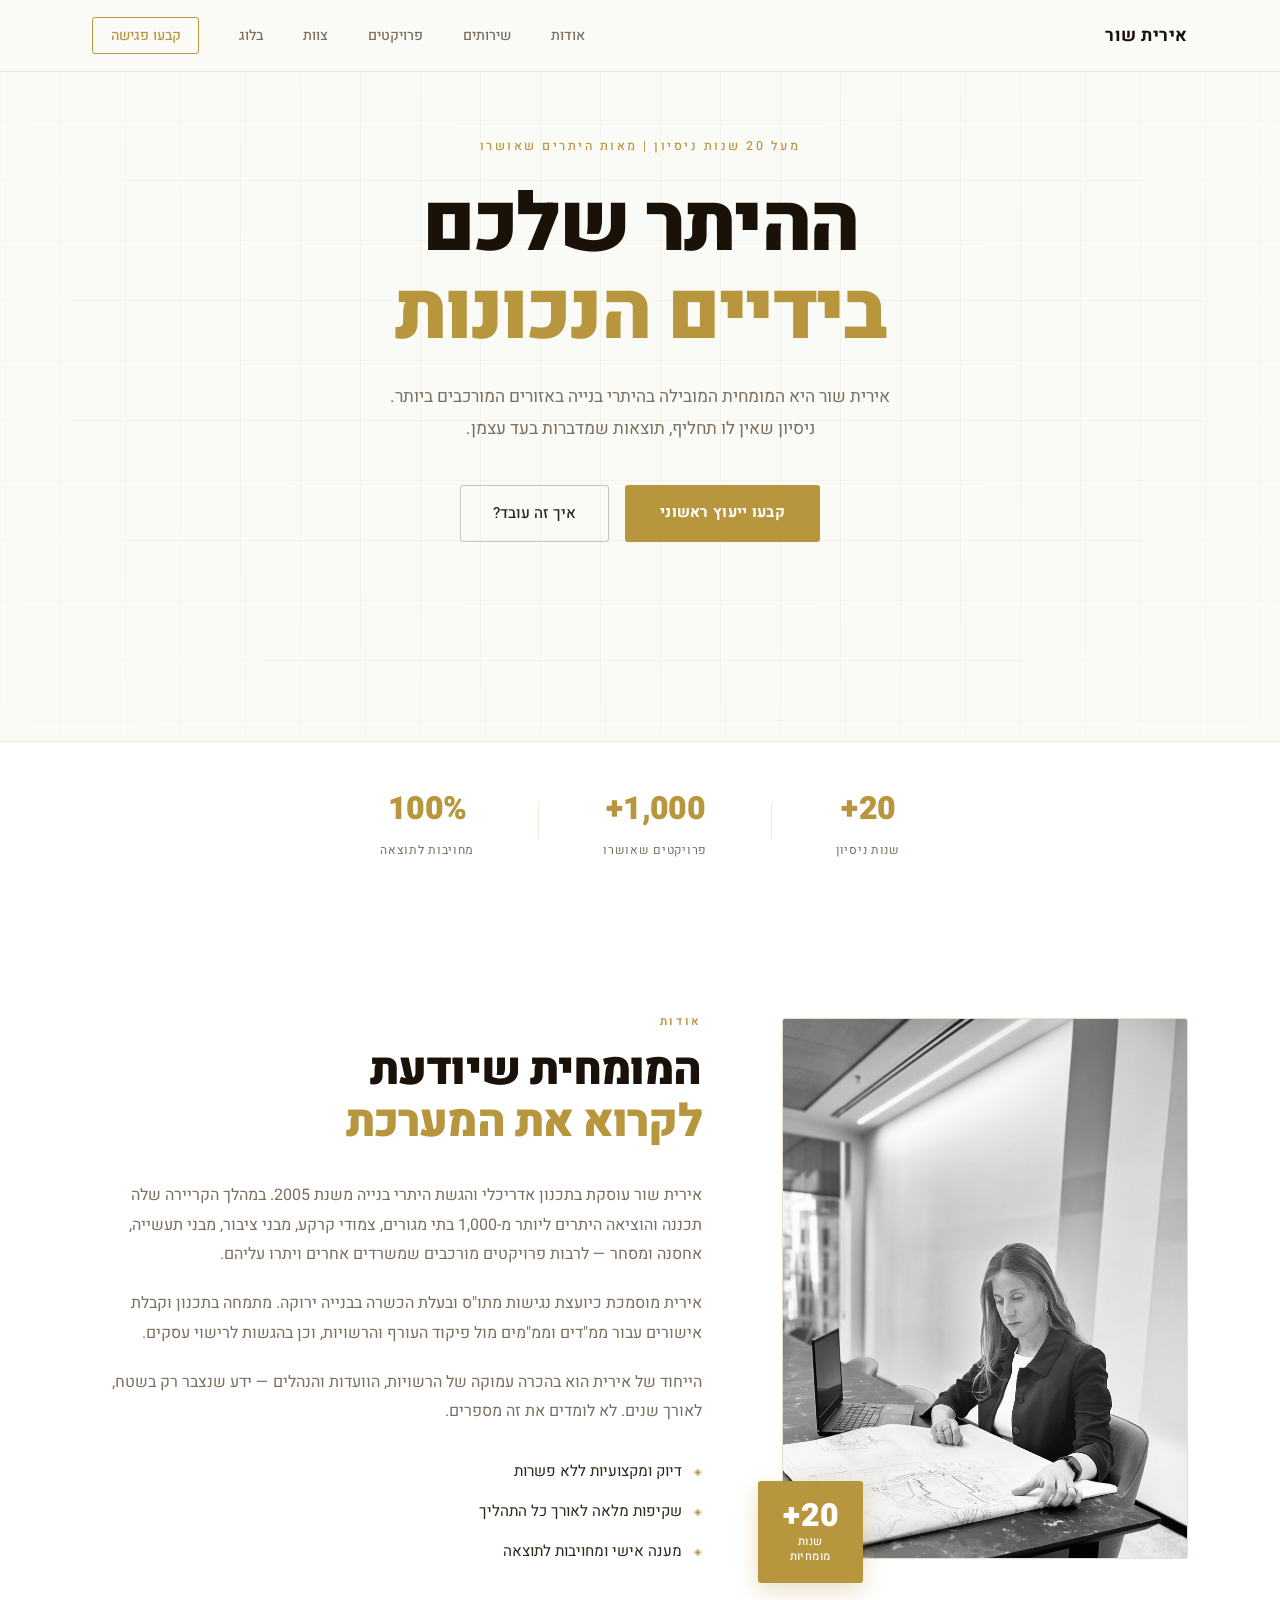
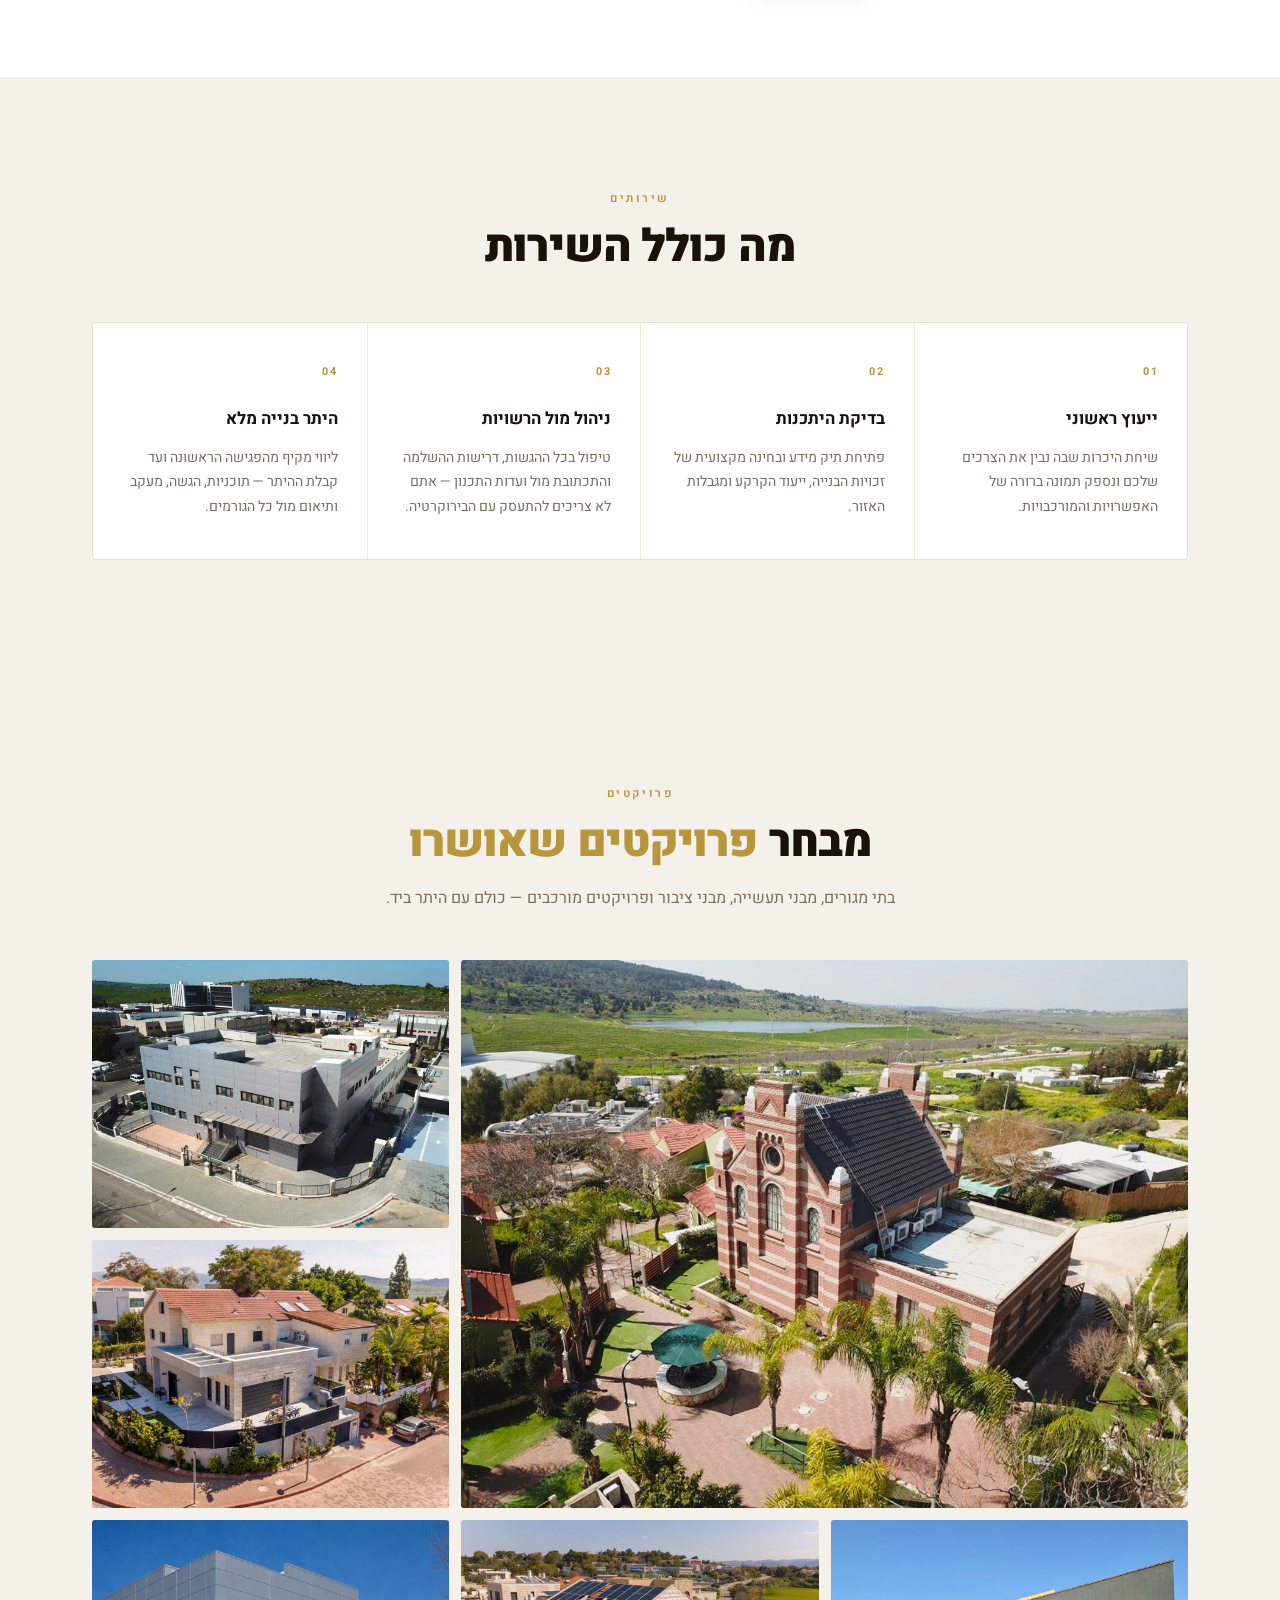
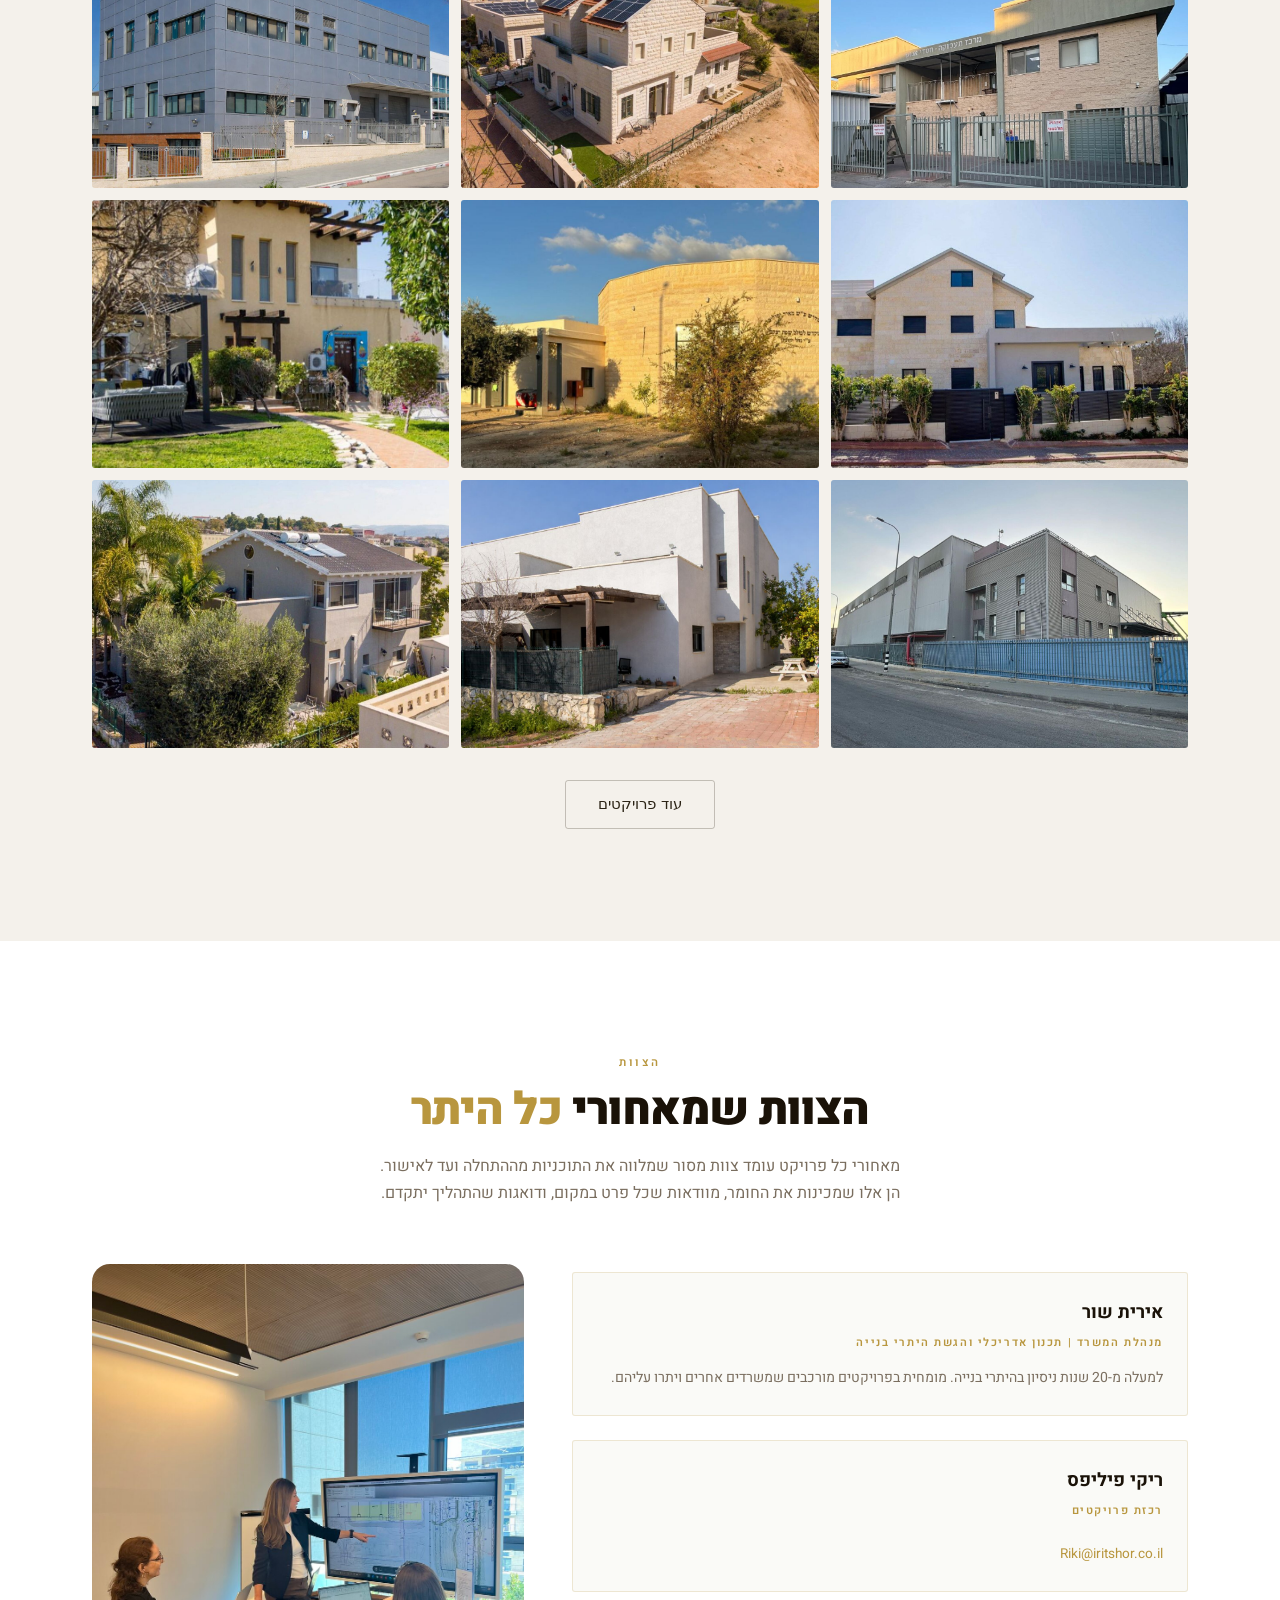
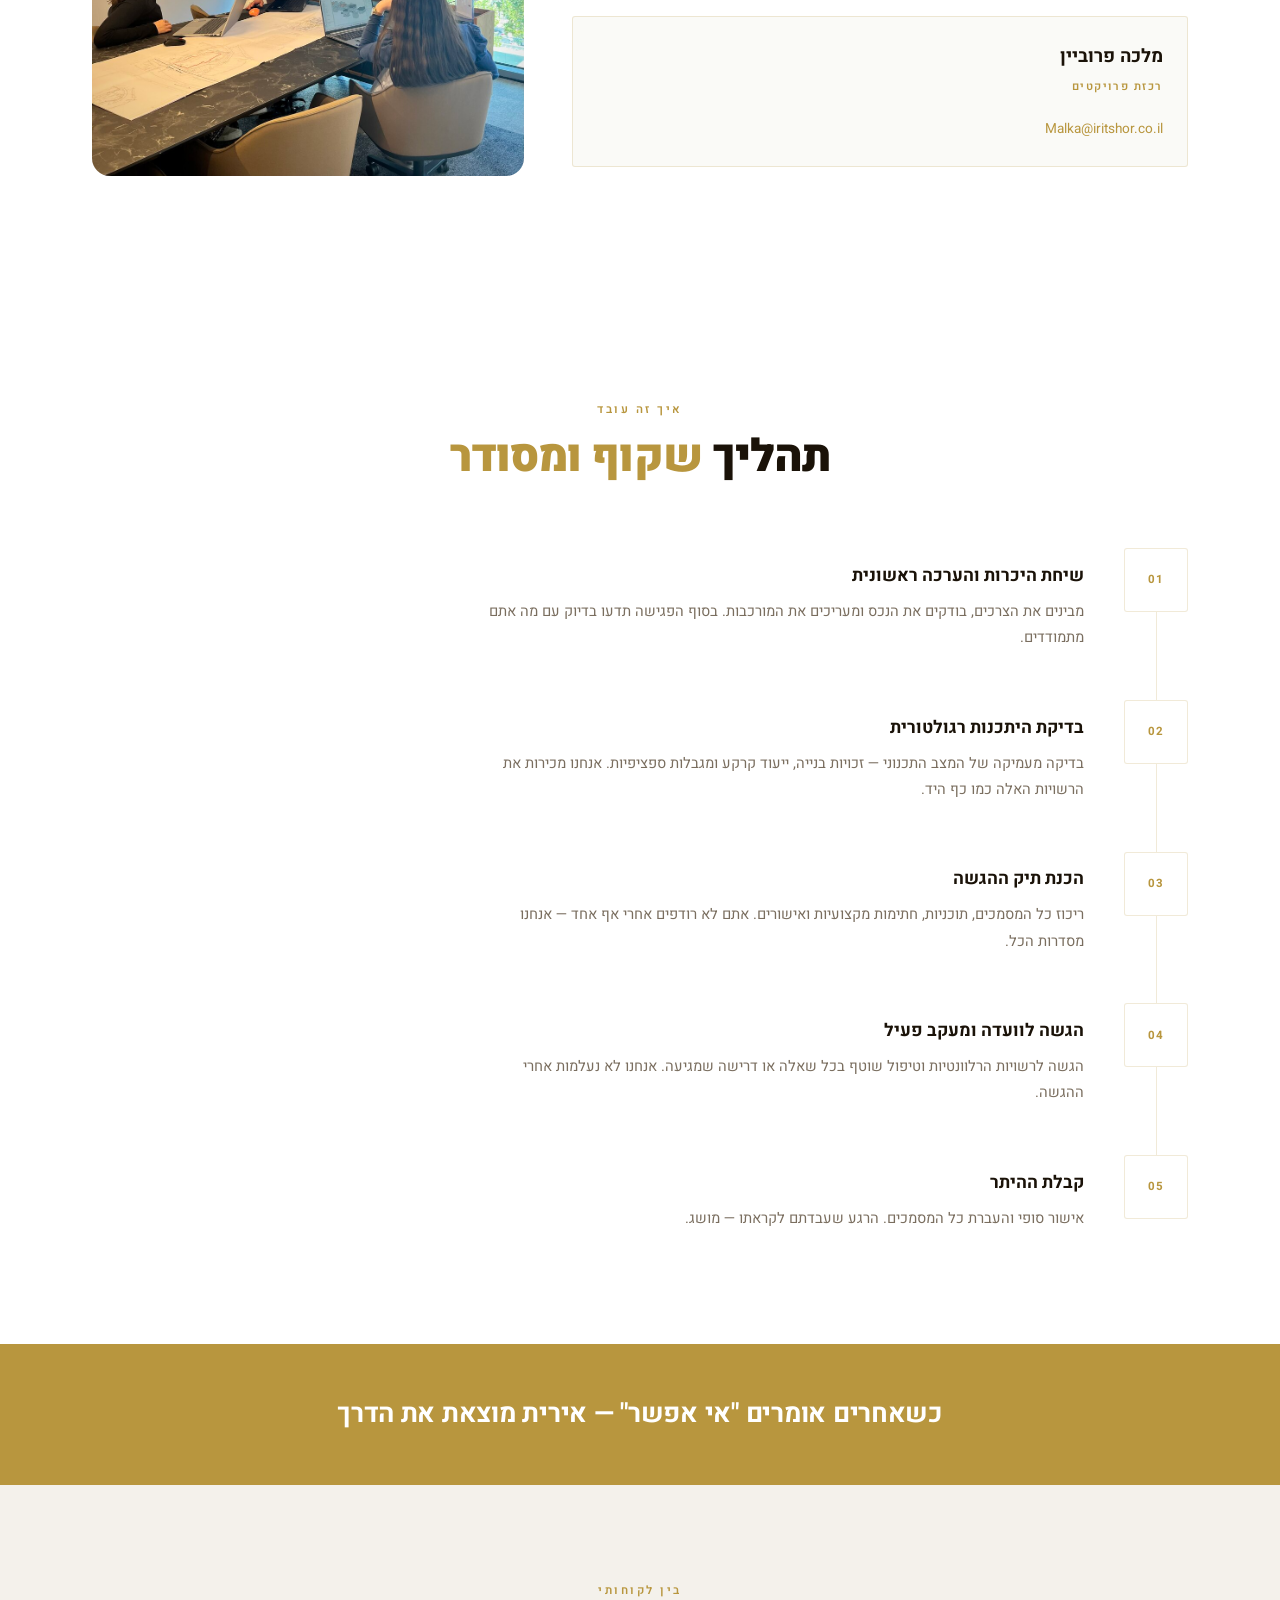
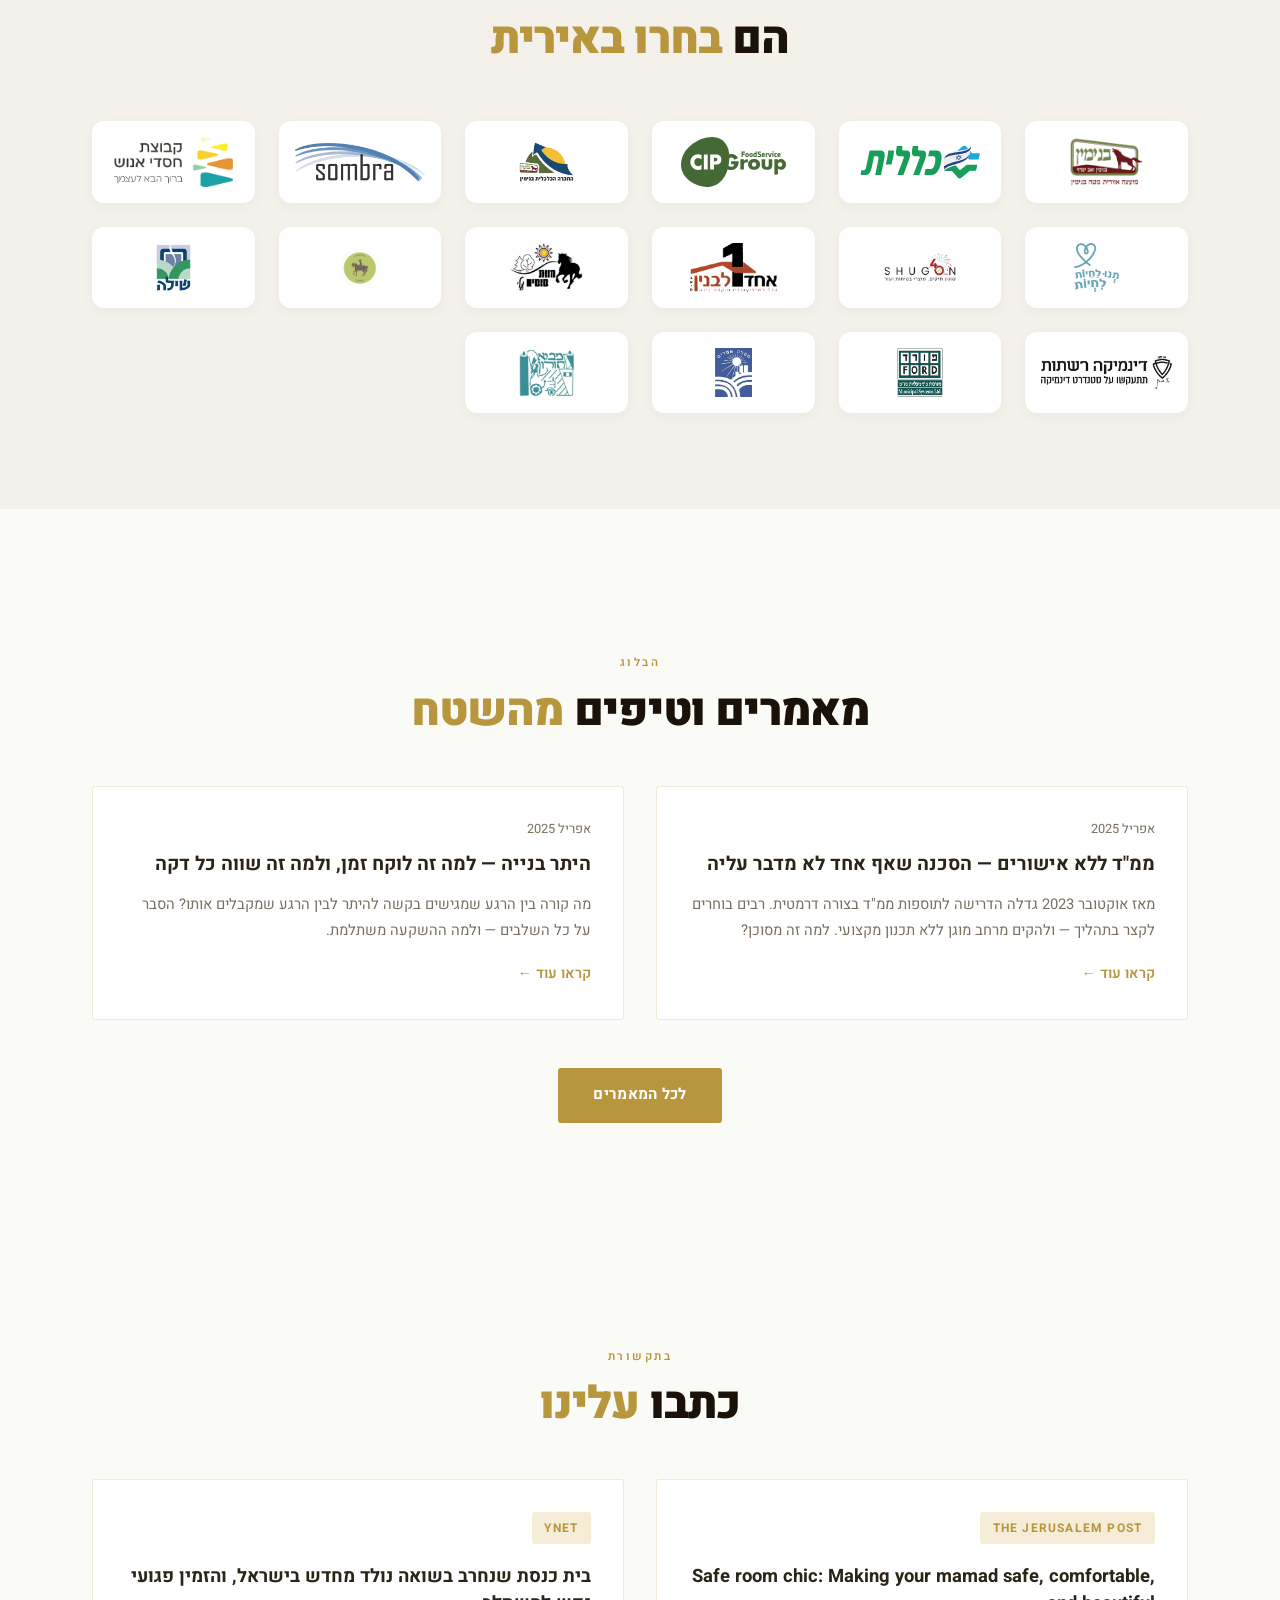
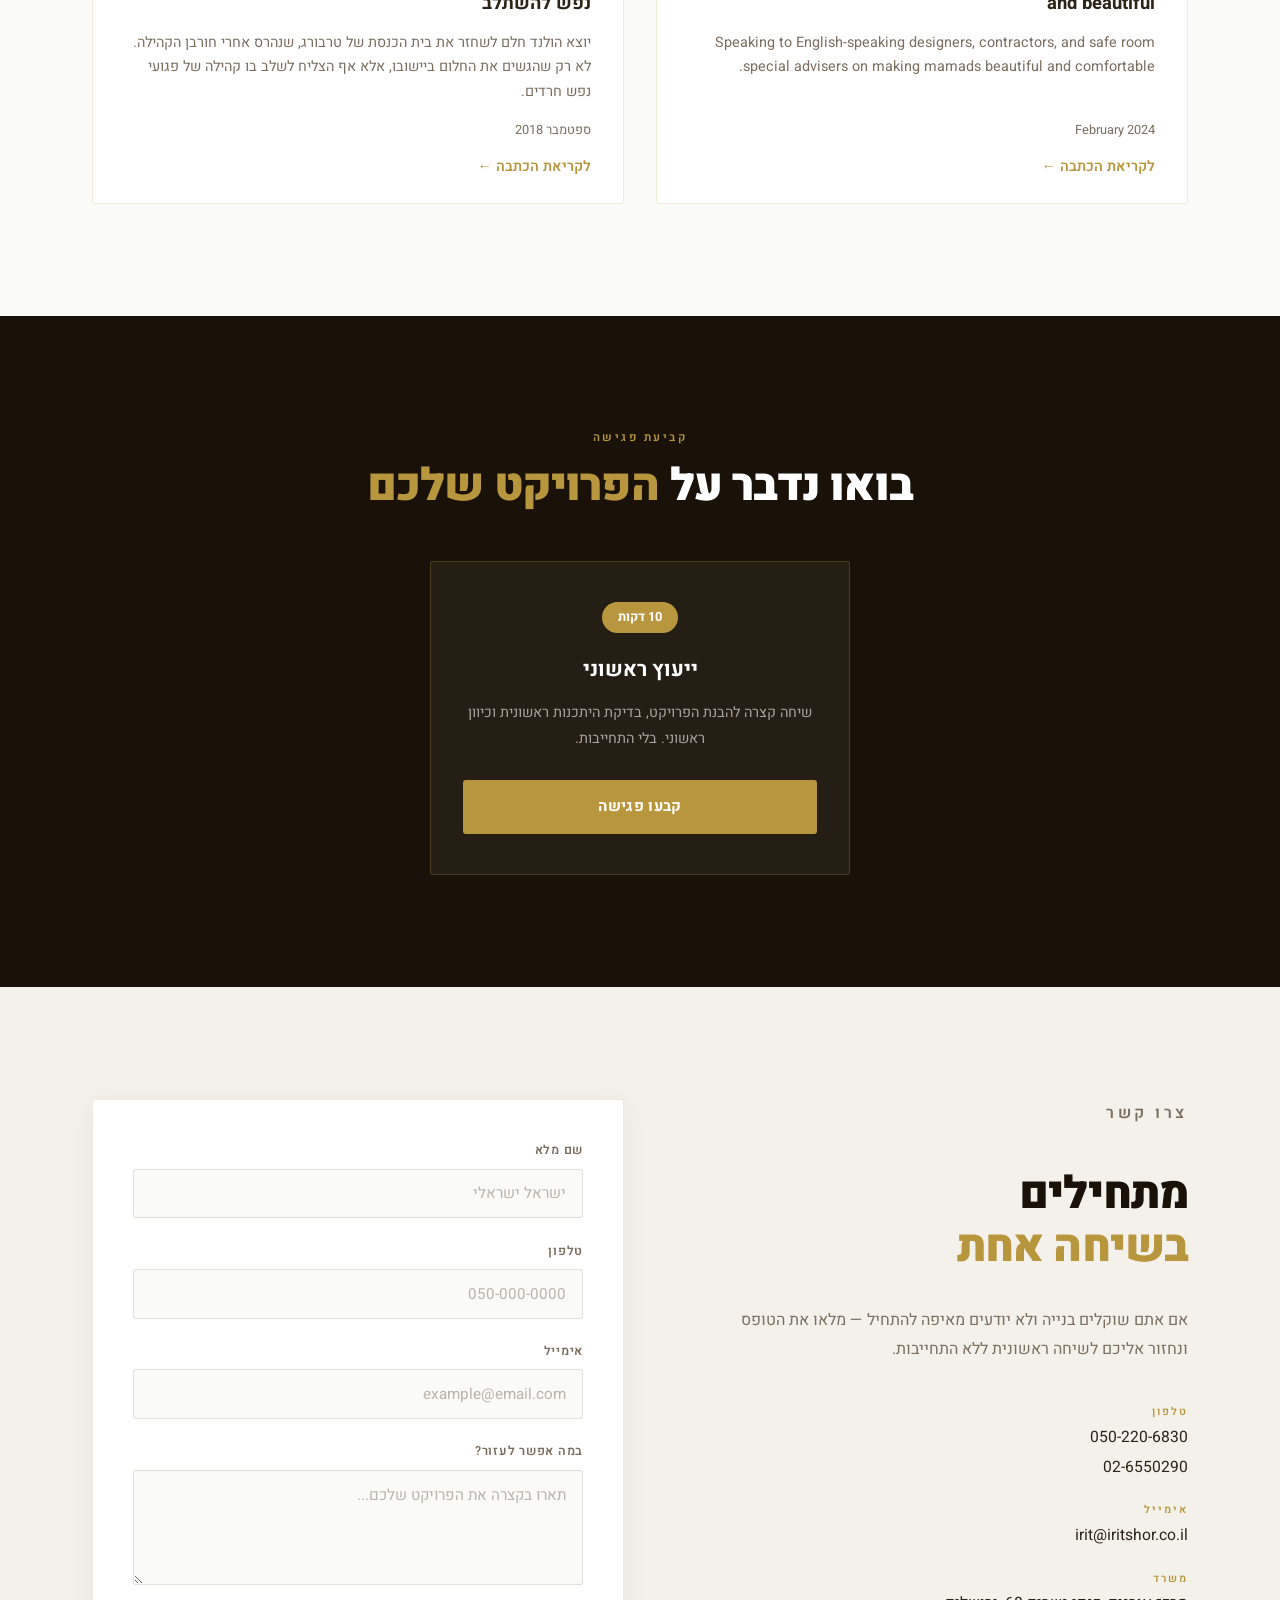
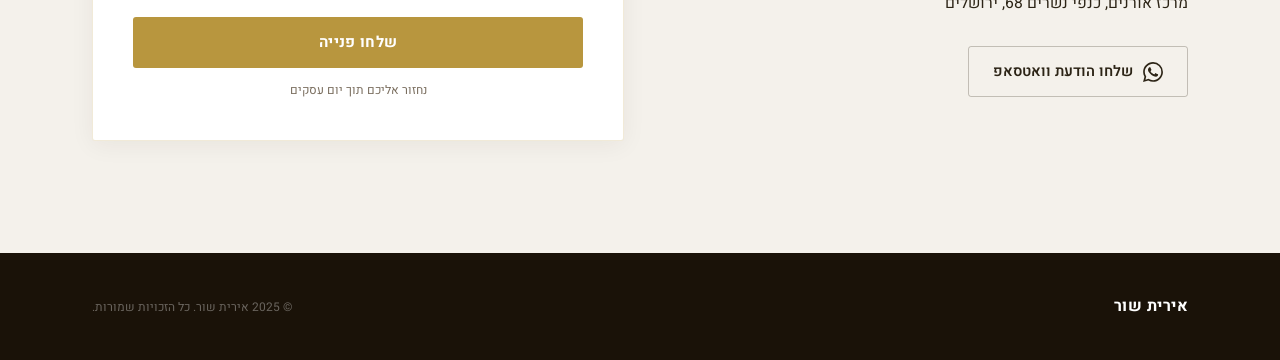
==== index.html @ a312844c "feat: add 5 new client logos properly into grid" ====
<!DOCTYPE html>
<html lang="he" dir="rtl">
<head>
  <meta charset="UTF-8" />
  <meta name="viewport" content="width=device-width, initial-scale=1.0" />
  <title>אירית שור | תכנון אדריכלי והיתרי בנייה</title>
  <meta name="description" content="אירית שור — משרד אדריכלות המתמחה בתכנון אדריכלי והשגת היתרי בנייה משנת 2005. מעל 1,000 פרויקטים מאושרים. ירושלים." />
  <meta name="keywords" content="היתר בנייה, אירית שור, הנדסאית אדריכלות, היתרי בנייה ירושלים, ייעוץ בנייה, תכנון ובנייה, ועדות תכנון, רישוי בנייה" />
  <meta name="author" content="אירית שור" />
  <link rel="canonical" href="https://iritshor.co.il/" />

  <!-- Open Graph -->
  <meta property="og:type" content="website" />
  <meta property="og:title" content="אירית שור | תכנון אדריכלי והיתרי בנייה" />
  <meta property="og:description" content="משרד אדריכלות המתמחה בתכנון אדריכלי והשגת היתרי בנייה משנת 2005. מעל 1,000 פרויקטים מאושרים." />
  <meta property="og:url" content="https://iritshor.co.il/" />
  <meta property="og:locale" content="he_IL" />
  <meta property="og:site_name" content="אירית שור — היתרי בנייה" />

  <link rel="preconnect" href="https://fonts.googleapis.com" />
  <link rel="preconnect" href="https://fonts.gstatic.com" crossorigin />
  <link href="https://fonts.googleapis.com/css2?family=Heebo:wght@300;400;500;700;900&display=swap" rel="stylesheet" />
  <link rel="stylesheet" href="style.css" />
  <link rel="icon" type="image/png" href="favicon-32.png" sizes="32x32" />
  <link rel="icon" type="image/png" href="favicon-256.png" sizes="256x256" />
  <link rel="apple-touch-icon" href="apple-touch-icon.png" />
</head>
<body>

  <!-- NAV -->
  <nav class="nav" id="nav">
    <div class="nav-inner">
      <a href="#" class="logo">אירית שור</a>
      <button class="menu-toggle" onclick="toggleMenu()" aria-label="תפריט">
        <span></span><span></span><span></span>
      </button>
      <ul class="nav-links">
        <li><a href="#about">אודות</a></li>
        <li><a href="#services">שירותים</a></li>
        <li><a href="#projects">פרויקטים</a></li>
        <li><a href="#team">צוות</a></li>
        <li><a href="blog.html">בלוג</a></li>
        <li><a href="#booking" class="nav-cta">קבעו פגישה</a></li>
      </ul>
    </div>
  </nav>

  <!-- HERO -->
  <section class="hero">
    <div class="hero-bg"></div>
    <div class="hero-overlay"></div>
    <div class="hero-content">
      <p class="hero-eyebrow">מעל 20 שנות ניסיון | מאות היתרים שאושרו</p>
      <h1 class="hero-title">
        ההיתר שלכם<br />
        <span class="gold">בידיים הנכונות</span>
      </h1>
      <p class="hero-subtitle">
        אירית שור היא המומחית המובילה בהיתרי בנייה באזורים המורכבים ביותר.
        <br />ניסיון שאין לו תחליף, תוצאות שמדברות בעד עצמן.
      </p>
      <div class="hero-actions">
        <a href="#contact" class="btn-primary">קבעו ייעוץ ראשוני</a>
        <a href="#process" class="btn-ghost">איך זה עובד?</a>
      </div>
    </div>
    <div class="hero-stats">
      <div class="stat">
        <span class="stat-num">20+</span>
        <span class="stat-label">שנות ניסיון</span>
      </div>
      <div class="stat-divider"></div>
      <div class="stat">
        <span class="stat-num">1,000+</span>
        <span class="stat-label">פרויקטים שאושרו</span>
      </div>
      <div class="stat-divider"></div>
      <div class="stat">
        <span class="stat-num">100%</span>
        <span class="stat-label">מחויבות לתוצאה</span>
      </div>
    </div>
  </section>

  <!-- ABOUT -->
  <section class="about" id="about">
    <div class="container">
      <div class="about-grid">
        <div class="about-image-wrap">
          <div class="about-image-placeholder">
            <img src="images/irit-about.jpg" alt="אירית שור" class="about-photo" />
          </div>
          <div class="about-badge">
            <span class="badge-num">20+</span>
            <span class="badge-text">שנות<br/>מומחיות</span>
          </div>
        </div>
        <div class="about-text">
          <p class="section-eyebrow">אודות</p>
          <h2 class="section-title">המומחית שיודעת<br /><span class="gold">לקרוא את המערכת</span></h2>
          <p class="about-desc">
            אירית שור עוסקת בתכנון אדריכלי והגשת היתרי בנייה משנת 2005.
            במהלך הקריירה שלה תכננה והוציאה היתרים ליותר מ-1,000 בתי מגורים, צמודי קרקע,
            מבני ציבור, מבני תעשייה, אחסנה ומסחר — לרבות פרויקטים מורכבים שמשרדים אחרים ויתרו עליהם.
          </p>
          <p class="about-desc">
            אירית מוסמכת כיועצת נגישות מתו"ס ובעלת הכשרה בבנייה ירוקה.
            מתמחה בתכנון וקבלת אישורים עבור ממ"דים וממ"מים מול פיקוד העורף והרשויות,
            וכן בהגשות לרישוי עסקים.
          </p>
          <p class="about-desc">
            הייחוד של אירית הוא בהכרה עמוקה של הרשויות, הוועדות והנהלים — ידע שנצבר
            רק בשטח, לאורך שנים. לא לומדים את זה מספרים.
          </p>
          <div class="about-values">
            <div class="value-item">
              <span class="value-icon">◈</span>
              <span>דיוק ומקצועיות ללא פשרות</span>
            </div>
            <div class="value-item">
              <span class="value-icon">◈</span>
              <span>שקיפות מלאה לאורך כל התהליך</span>
            </div>
            <div class="value-item">
              <span class="value-icon">◈</span>
              <span>מענה אישי ומחויבות לתוצאה</span>
            </div>
          </div>
        </div>
      </div>
    </div>
  </section>

  <!-- SERVICES -->
  <section class="services" id="services">
    <div class="container">
      <p class="section-eyebrow center">שירותים</p>
      <h2 class="section-title center">מה כולל השירות</h2>
      <div class="services-grid">
        <div class="service-card">
          <div class="service-icon">01</div>
          <h3>ייעוץ ראשוני</h3>
          <p>שיחת היכרות שבה נבין את הצרכים שלכם ונספק תמונה ברורה של האפשרויות והמורכבויות.</p>
        </div>
        <div class="service-card">
          <div class="service-icon">02</div>
          <h3>בדיקת היתכנות</h3>
          <p>פתיחת תיק מידע ובחינה מקצועית של זכויות הבנייה, ייעוד הקרקע ומגבלות האזור.</p>
        </div>
        <div class="service-card">
          <div class="service-icon">03</div>
          <h3>ניהול מול הרשויות</h3>
          <p>טיפול בכל ההגשות, דרישות ההשלמה והתכתובת מול ועדות התכנון — אתם לא צריכים להתעסק עם הבירוקרטיה.</p>
        </div>
        <div class="service-card">
          <div class="service-icon">04</div>
          <h3>היתר בנייה מלא</h3>
          <p>ליווי מקיף מהפגישה הראשונה ועד קבלת ההיתר — תוכניות, הגשה, מעקב ותיאום מול כל הגורמים.</p>
        </div>
      </div>
    </div>
  </section>

  <!-- PROJECTS -->
  <section class="projects" id="projects">
    <div class="container">
      <p class="section-eyebrow center">פרויקטים</p>
      <h2 class="section-title center">מבחר <span class="gold">פרויקטים שאושרו</span></h2>
      <p class="projects-subtitle">בתי מגורים, מבני תעשייה, מבני ציבור ופרויקטים מורכבים — כולם עם היתר ביד.</p>

      <!-- Main grid: one image per project, diverse mix -->
      <div class="projects-grid">
        <div class="project-item project-item--large">
          <img src="images/proj-synagogue-1.jpg" alt="בית כנסת — שימור ושחזור" loading="lazy" />
          <div class="project-overlay"><span>בית כנסת — שימור ושחזור</span></div>
        </div>
        <div class="project-item">
          <img src="images/proj-factory-1.jpg" alt="מפעל" loading="lazy" />
          <div class="project-overlay"><span>מפעל</span></div>
        </div>
        <div class="project-item">
          <img src="images/proj-house-10.jpg" alt="בית פרטי" loading="lazy" />
          <div class="project-overlay"><span>בית פרטי</span></div>
        </div>
        <div class="project-item">
          <img src="images/proj-public-1.jpg" alt="מרכז תעסוקה" loading="lazy" />
          <div class="project-overlay"><span>מרכז תעסוקה</span></div>
        </div>
        <div class="project-item">
          <img src="images/proj-house-15.jpg" alt="בית פרטי" loading="lazy" />
          <div class="project-overlay"><span>בית פרטי</span></div>
        </div>
        <div class="project-item">
          <img src="images/proj-factory-2.jpg" alt="מבנה תעשייה" loading="lazy" />
          <div class="project-overlay"><span>מבנה תעשייה</span></div>
        </div>
        <div class="project-item">
          <img src="images/proj-house-17.jpg" alt="בית פרטי" loading="lazy" />
          <div class="project-overlay"><span>בית פרטי</span></div>
        </div>
        <div class="project-item">
          <img src="images/proj-public-3.jpg" alt="מבנה ציבור" loading="lazy" />
          <div class="project-overlay"><span>מבנה ציבור</span></div>
        </div>
        <div class="project-item">
          <img src="images/proj-house-19.jpg" alt="בית פרטי" loading="lazy" />
          <div class="project-overlay"><span>בית פרטי</span></div>
        </div>
        <div class="project-item">
          <img src="images/proj-industrial-4.jpg" alt="מבנה תעשייה" loading="lazy" />
          <div class="project-overlay"><span>מבנה תעשייה</span></div>
        </div>
        <div class="project-item">
          <img src="images/proj-house-1.jpg" alt="בית פרטי" loading="lazy" />
          <div class="project-overlay"><span>בית פרטי</span></div>
        </div>
        <div class="project-item">
          <img src="images/proj-house-14.jpg" alt="בית פרטי" loading="lazy" />
          <div class="project-overlay"><span>בית פרטי</span></div>
        </div>
      </div>

      <!-- Extended gallery - all images, same-project adjacent -->
      <div class="projects-grid projects-extra" id="projectsExtra">
        <!-- בית כנסת — תמונות נוספות -->
        <div class="project-item">
          <img src="images/proj-synagogue-2.jpg" alt="בית כנסת — חזית" loading="lazy" />
          <div class="project-overlay"><span>בית כנסת — חזית</span></div>
        </div>
        <div class="project-item">
          <img src="images/proj-synagogue-interior.jpg" alt="בית כנסת — פנים" loading="lazy" />
          <div class="project-overlay"><span>בית כנסת — פנים</span></div>
        </div>
        <div class="project-item">
          <img src="images/proj-synagogue-3.jpg" alt="בית כנסת — חצר" loading="lazy" />
          <div class="project-overlay"><span>בית כנסת — חצר</span></div>
        </div>
        <!-- מפעל — תמונה נוספת -->
        <div class="project-item">
          <img src="images/proj-factory-3.jpg" alt="מבנה תעשייה — מבט אווירי" loading="lazy" />
          <div class="project-overlay"><span>מבנה תעשייה — מבט אווירי</span></div>
        </div>
        <!-- מבני ציבור -->
        <div class="project-item">
          <img src="images/proj-public-2.jpg" alt="מבנה ציבור" loading="lazy" />
          <div class="project-overlay"><span>מבנה ציבור</span></div>
        </div>
        <!-- בתים — שאר הפרויקטים -->
        <div class="project-item">
          <img src="images/proj-house-2.jpg" alt="בית פרטי" loading="lazy" />
          <div class="project-overlay"><span>בית פרטי</span></div>
        </div>
        <div class="project-item">
          <img src="images/proj-house-3.jpg" alt="בית פרטי" loading="lazy" />
          <div class="project-overlay"><span>בית פרטי</span></div>
        </div>
        <div class="project-item">
          <img src="images/proj-house-4.jpg" alt="בית פרטי" loading="lazy" />
          <div class="project-overlay"><span>בית פרטי</span></div>
        </div>
        <div class="project-item">
          <img src="images/proj-house-5.jpg" alt="בית פרטי" loading="lazy" />
          <div class="project-overlay"><span>בית פרטי</span></div>
        </div>
        <div class="project-item">
          <img src="images/proj-house-6.jpg" alt="בית פרטי" loading="lazy" />
          <div class="project-overlay"><span>בית פרטי</span></div>
        </div>
        <div class="project-item">
          <img src="images/proj-house-7.jpg" alt="בית פרטי" loading="lazy" />
          <div class="project-overlay"><span>בית פרטי</span></div>
        </div>
        <div class="project-item">
          <img src="images/proj-house-8.jpg" alt="בית פרטי" loading="lazy" />
          <div class="project-overlay"><span>בית פרטי</span></div>
        </div>
        <div class="project-item">
          <img src="images/proj-house-9.jpg" alt="בית פרטי" loading="lazy" />
          <div class="project-overlay"><span>בית פרטי</span></div>
        </div>
        <div class="project-item">
          <img src="images/proj-house-11.jpg" alt="בית פרטי" loading="lazy" />
          <div class="project-overlay"><span>בית פרטי</span></div>
        </div>
        <div class="project-item">
          <img src="images/proj-house-12.jpg" alt="בית פרטי" loading="lazy" />
          <div class="project-overlay"><span>בית פרטי</span></div>
        </div>
        <div class="project-item">
          <img src="images/proj-house-13.jpg" alt="בית פרטי" loading="lazy" />
          <div class="project-overlay"><span>בית פרטי</span></div>
        </div>
        <div class="project-item">
          <img src="images/proj-house-16.jpg" alt="בית פרטי" loading="lazy" />
          <div class="project-overlay"><span>בית פרטי</span></div>
        </div>
        <div class="project-item">
          <img src="images/proj-house-18.jpg" alt="בית פרטי" loading="lazy" />
          <div class="project-overlay"><span>בית פרטי</span></div>
        </div>
        <div class="project-item">
          <img src="images/proj-house-20.jpg" alt="בית פרטי" loading="lazy" />
          <div class="project-overlay"><span>בית פרטי</span></div>
        </div>
      </div>

      <button class="btn-ghost projects-toggle" id="projectsToggle" onclick="toggleProjects()">
        עוד פרויקטים
      </button>
    </div>
  </section>

  <!-- TEAM -->
  <section class="team" id="team">
    <div class="container">
      <p class="section-eyebrow center">הצוות</p>
      <h2 class="section-title center">הצוות שמאחורי <span class="gold">כל היתר</span></h2>
      <p class="projects-subtitle">מאחורי כל פרויקט עומד צוות מסור שמלווה את התוכניות מההתחלה ועד לאישור.<br />הן אלו שמכינות את החומר, מוודאות שכל פרט במקום, ודואגות שהתהליך יתקדם.</p>
      <div class="team-layout">
        <div class="team-members-side">
          <div class="team-card">
            <div class="team-info">
              <h3>אירית שור</h3>
              <span class="team-role">מנהלת המשרד | תכנון אדריכלי והגשת היתרי בנייה</span>
              <p>למעלה מ-20 שנות ניסיון בהיתרי בנייה. מומחית בפרויקטים מורכבים שמשרדים אחרים ויתרו עליהם.</p>
            </div>
          </div>
          <div class="team-card">
            <div class="team-info">
              <h3>ריקי פיליפס</h3>
              <span class="team-role">רכזת פרויקטים</span>
              <a href="mailto:Riki@iritshor.co.il" class="team-email">Riki@iritshor.co.il</a>
            </div>
          </div>
          <div class="team-card">
            <div class="team-info">
              <h3>מלכה פרוביין</h3>
              <span class="team-role">רכזת פרויקטים</span>
              <a href="mailto:Malka@iritshor.co.il" class="team-email">Malka@iritshor.co.il</a>
            </div>
          </div>
        </div>
        <div class="team-photo-side">
          <img src="images/team-meeting.jpg" alt="צוות המשרד בפגישת עבודה" class="team-hero-img" />
        </div>
      </div>

    </div>
  </section>

  <!-- PROCESS -->
  <section class="process" id="process">
    <div class="container">
      <p class="section-eyebrow center">איך זה עובד</p>
      <h2 class="section-title center">תהליך <span class="gold">שקוף ומסודר</span></h2>
      <div class="process-steps">

        <div class="process-step">
          <div class="step-number">01</div>
          <div class="step-content">
            <h3>שיחת היכרות והערכה ראשונית</h3>
            <p>מבינים את הצרכים, בודקים את הנכס ומעריכים את המורכבות. בסוף הפגישה תדעו בדיוק עם מה אתם מתמודדים.</p>
          </div>
        </div>

        <div class="process-step">
          <div class="step-number">02</div>
          <div class="step-content">
            <h3>בדיקת היתכנות רגולטורית</h3>
            <p>בדיקה מעמיקה של המצב התכנוני — זכויות בנייה, ייעוד קרקע ומגבלות ספציפיות. אנחנו מכירות את הרשויות האלה כמו כף היד.</p>
          </div>
        </div>

        <div class="process-step">
          <div class="step-number">03</div>
          <div class="step-content">
            <h3>הכנת תיק ההגשה</h3>
            <p>ריכוז כל המסמכים, תוכניות, חתימות מקצועיות ואישורים. אתם לא רודפים אחרי אף אחד — אנחנו מסדרות הכל.</p>
          </div>
        </div>

        <div class="process-step">
          <div class="step-number">04</div>
          <div class="step-content">
            <h3>הגשה לוועדה ומעקב פעיל</h3>
            <p>הגשה לרשויות הרלוונטיות וטיפול שוטף בכל שאלה או דרישה שמגיעה. אנחנו לא נעלמות אחרי ההגשה.</p>
          </div>
        </div>

        <div class="process-step">
          <div class="step-number">05</div>
          <div class="step-content">
            <h3>קבלת ההיתר</h3>
            <p>אישור סופי והעברת כל המסמכים. הרגע שעבדתם לקראתו — מושג.</p>
          </div>
        </div>

      </div>
    </div>
  </section>

  <!-- TRUST STRIP -->
  <section class="trust-strip">
    <div class="container">
      <p class="trust-title">כשאחרים אומרים "אי אפשר" — אירית מוצאת את הדרך</p>
    </div>
  </section>

  <!-- CLIENTS -->
  <section class="clients" id="clients">
    <div class="container">
      <p class="section-eyebrow center">בין לקוחותי</p>
      <h2 class="section-title center">הם <span class="gold">בחרו באירית</span></h2>
      <div class="clients-grid">
        <div class="client-logo"><img src="images/logos/binyamin.png" alt="מועצה אזורית מטה בנימין" loading="lazy" /></div>
        <div class="client-logo"><img src="images/logos/clalit.svg" alt="כללית" loading="lazy" /></div>
        <div class="client-logo"><img src="images/logos/cip.svg" alt="CIP" loading="lazy" /></div>
        <div class="client-logo"><img src="images/logos/cbinyamin.gif" alt="החברה הכלכלית מטה בנימין" loading="lazy" /></div>
        <div class="client-logo"><img src="images/logos/sombra.webp" alt="סומברה" loading="lazy" /></div>
        <div class="client-logo"><img src="images/logos/hasdey-enosh.png" alt="חסדי אנוש" loading="lazy" /></div>
        <div class="client-logo"><img src="images/logos/letlive.png" alt="תנו לחיות לחיות" loading="lazy" /></div>
        <div class="client-logo"><img src="images/logos/shugon.png" alt="שוגון" loading="lazy" /></div>
        <div class="client-logo"><img src="images/logos/echad-lebinyan.png" alt="אחד לבניין" loading="lazy" /></div>
        <div class="client-logo"><img src="images/logos/ali.png" alt="חוות סוסים עלי" loading="lazy" /></div>
        <div class="client-logo"><img src="images/logos/zahala.png" alt="חוות סוסים צהלה" loading="lazy" /></div>
        <div class="client-logo"><img src="images/logos/shiloh.jpg" alt="שילה" loading="lazy" /></div>
        <div class="client-logo"><img src="images/logos/dinamika.jpg" alt="דינמיקה רשתות" loading="lazy" /></div>
        <div class="client-logo"><img src="images/logos/ford.jpg" alt="פורד מערכות מוניציפליות" loading="lazy" /></div>
        <div class="client-logo"><img src="images/logos/maale-efraim.jpg" alt="מעלה אפרים" loading="lazy" /></div>
        <div class="client-logo"><img src="images/logos/mevo-horon.jpg" alt="מבוא חורון" loading="lazy" /></div>
      </div>
    </div>
  </section>

  <!-- BLOG PREVIEW -->
  <section class="blog-preview">
    <div class="container">
      <p class="section-eyebrow center">הבלוג</p>
      <h2 class="section-title center">מאמרים וטיפים <span class="gold">מהשטח</span></h2>
      <div class="blog-preview-grid">

        <a href="blog-post-1.html" class="blog-card">
          <div class="blog-card-body">
            <span class="blog-date">אפריל 2025</span>
            <h3 class="blog-card-title">ממ"ד ללא אישורים — הסכנה שאף אחד לא מדבר עליה</h3>
            <p class="blog-card-excerpt">מאז אוקטובר 2023 גדלה הדרישה לתוספות ממ"ד בצורה דרמטית. רבים בוחרים לקצר בתהליך — ולהקים מרחב מוגן ללא תכנון מקצועי. למה זה מסוכן?</p>
            <span class="blog-read-more">קראו עוד &larr;</span>
          </div>
        </a>

        <a href="blog-post-3.html" class="blog-card">
          <div class="blog-card-body">
            <span class="blog-date">אפריל 2025</span>
            <h3 class="blog-card-title">היתר בנייה — למה זה לוקח זמן, ולמה זה שווה כל דקה</h3>
            <p class="blog-card-excerpt">מה קורה בין הרגע שמגישים בקשה להיתר לבין הרגע שמקבלים אותו? הסבר על כל השלבים — ולמה ההשקעה משתלמת.</p>
            <span class="blog-read-more">קראו עוד &larr;</span>
          </div>
        </a>

      </div>
      <div class="blog-preview-cta">
        <a href="blog.html" class="btn-primary">לכל המאמרים</a>
      </div>
    </div>
  </section>

  <!-- PRESS -->
  <section class="press" id="press">
    <div class="container">
      <p class="section-eyebrow center">בתקשורת</p>
      <h2 class="section-title center">כתבו <span class="gold">עלינו</span></h2>
      <div class="press-grid">

        <a href="https://www.jpost.com/business-and-innovation/all-news/article-787109" target="_blank" rel="noopener" class="press-card">
          <div class="press-source">
            <span class="press-logo">The Jerusalem Post</span>
          </div>
          <h3 class="press-title">Safe room chic: Making your mamad safe, comfortable, and beautiful</h3>
          <p class="press-desc">Speaking to English-speaking designers, contractors, and safe room special advisers on making mamads beautiful and comfortable.</p>
          <span class="press-date">February 2024</span>
          <span class="press-link">לקריאת הכתבה &larr;</span>
        </a>

        <a href="https://xnet.ynet.co.il/articles/0,7340,L-5349265,00.html" target="_blank" rel="noopener" class="press-card">
          <div class="press-source">
            <span class="press-logo">Ynet</span>
          </div>
          <h3 class="press-title">בית כנסת שנחרב בשואה נולד מחדש בישראל, והזמין פגועי נפש להשתלב</h3>
          <p class="press-desc">יוצא הולנד חלם לשחזר את בית הכנסת של טרבורג, שנהרס אחרי חורבן הקהילה. לא רק שהגשים את החלום ביישובו, אלא אף הצליח לשלב בו קהילה של פגועי נפש חרדים.</p>
          <span class="press-date">ספטמבר 2018</span>
          <span class="press-link">לקריאת הכתבה &larr;</span>
        </a>

      </div>
    </div>
  </section>

  <!-- BOOKING -->
  <section class="booking" id="booking">
    <div class="container">
      <p class="section-eyebrow center">קביעת פגישה</p>
      <h2 class="section-title center">בואו נדבר על <span class="gold">הפרויקט שלכם</span></h2>
      <div class="booking-grid">

        <div class="booking-card">
          <div class="booking-card-header">
            <span class="booking-duration">10 דקות</span>
          </div>
          <h3 class="booking-card-title">ייעוץ ראשוני</h3>
          <p class="booking-card-desc">שיחה קצרה להבנת הפרויקט, בדיקת היתכנות ראשונית וכיוון ראשוני. בלי התחייבות.</p>
          <a href="https://cal.com/iritshor" target="_blank" rel="noopener" class="btn-primary booking-btn">קבעו פגישה</a>
        </div>


      </div>
    </div>
  </section>

  <!-- CONTACT -->
  <section class="contact" id="contact">
    <div class="container">
      <div class="contact-grid">
        <div class="contact-text">
          <p class="section-eyebrow">צרו קשר</p>
          <h2 class="section-title">מתחילים<br /><span class="gold">בשיחה אחת</span></h2>
          <p>אם אתם שוקלים בנייה ולא יודעים מאיפה להתחיל — מלאו את הטופס ונחזור אליכם לשיחה ראשונית ללא התחייבות.</p>
          <div class="contact-details">
            <div class="contact-item">
              <span class="contact-label">טלפון</span>
              <a href="tel:0502206830" class="contact-value">050-220-6830</a>
              <a href="tel:026550290" class="contact-value">02-6550290</a>
            </div>
            <div class="contact-item">
              <span class="contact-label">אימייל</span>
              <a href="mailto:irit@iritshor.co.il" class="contact-value">irit@iritshor.co.il</a>
            </div>
            <div class="contact-item">
              <span class="contact-label">משרד</span>
              <span class="contact-value">מרכז אורנים, כנפי נשרים 68, ירושלים</span>
            </div>
          </div>
          <a href="https://wa.me/972502206830?text=שלום%20אירית%2C%20אשמח%20לשמוע%20פרטים%20על%20היתר%20בנייה" class="whatsapp-btn" target="_blank" rel="noopener">
            <svg width="20" height="20" viewBox="0 0 24 24" fill="currentColor"><path d="M17.472 14.382c-.297-.149-1.758-.867-2.03-.967-.273-.099-.471-.148-.67.15-.197.297-.767.966-.94 1.164-.173.199-.347.223-.644.075-.297-.15-1.255-.463-2.39-1.475-.883-.788-1.48-1.761-1.653-2.059-.173-.297-.018-.458.13-.606.134-.133.298-.347.446-.52.149-.174.198-.298.298-.497.099-.198.05-.371-.025-.52-.075-.149-.669-1.612-.916-2.207-.242-.579-.487-.5-.669-.51-.173-.008-.371-.01-.57-.01-.198 0-.52.074-.792.372-.272.297-1.04 1.016-1.04 2.479 0 1.462 1.065 2.875 1.213 3.074.149.198 2.096 3.2 5.077 4.487.709.306 1.262.489 1.694.625.712.227 1.36.195 1.871.118.571-.085 1.758-.719 2.006-1.413.248-.694.248-1.289.173-1.413-.074-.124-.272-.198-.57-.347m-5.421 7.403h-.004a9.87 9.87 0 01-5.031-1.378l-.361-.214-3.741.982.998-3.648-.235-.374a9.86 9.86 0 01-1.51-5.26c.001-5.45 4.436-9.884 9.888-9.884 2.64 0 5.122 1.03 6.988 2.898a9.825 9.825 0 012.893 6.994c-.003 5.45-4.437 9.884-9.885 9.884m8.413-18.297A11.815 11.815 0 0012.05 0C5.495 0 .16 5.335.157 11.892c0 2.096.547 4.142 1.588 5.945L.057 24l6.305-1.654a11.882 11.882 0 005.683 1.448h.005c6.554 0 11.89-5.335 11.893-11.893a11.821 11.821 0 00-3.48-8.413z"/></svg>
            שלחו הודעת וואטסאפ
          </a>
        </div>
        <form class="contact-form" action="https://formsubmit.co/irit@iritshor.co.il" method="POST" onsubmit="handleSubmit(event)">
          <input type="hidden" name="_subject" value="פנייה חדשה מהאתר" />
          <input type="hidden" name="_captcha" value="false" />
          <input type="hidden" name="_next" value="https://irit-shor.pages.dev/#contact" />
          <div class="form-group">
            <label for="name">שם מלא</label>
            <input type="text" id="name" name="name" placeholder="ישראל ישראלי" required />
          </div>
          <div class="form-group">
            <label for="phone">טלפון</label>
            <input type="tel" id="phone" name="phone" placeholder="050-000-0000" required />
          </div>
          <div class="form-group">
            <label for="email">אימייל</label>
            <input type="email" id="email" name="email" placeholder="example@email.com" dir="ltr" />
          </div>
          <div class="form-group">
            <label for="message">במה אפשר לעזור?</label>
            <textarea id="message" name="message" rows="4" placeholder="תארו בקצרה את הפרויקט שלכם..."></textarea>
          </div>
          <button type="submit" class="btn-primary full-width">שלחו פנייה</button>
          <p class="form-note">נחזור אליכם תוך יום עסקים</p>
        </form>
      </div>
    </div>
  </section>

  <!-- FOOTER -->
  <footer class="footer">
    <div class="container">
      <div class="footer-inner">
        <div class="footer-brand">
          <span class="footer-name">אירית שור</span>
        </div>
        <p class="footer-copy">© 2025 אירית שור. כל הזכויות שמורות.</p>
      </div>
    </div>
  </footer>

  <!-- Structured Data for SEO -->
  <script type="application/ld+json">
  {
    "@context": "https://schema.org",
    "@type": "ProfessionalService",
    "name": "אירית שור — היתרי בנייה",
    "description": "משרד אדריכלות המתמחה בתכנון אדריכלי והשגת היתרי בנייה משנת 2005. מעל 1,000 פרויקטים מאושרים.",
    "url": "https://iritshor.co.il",
    "telephone": "+972-50-220-6830",
    "email": "irit@iritshor.co.il",
    "address": {
      "@type": "PostalAddress",
      "streetAddress": "כנפי נשרים 68",
      "addressLocality": "ירושלים",
      "addressCountry": "IL"
    },
    "founder": {
      "@type": "Person",
      "name": "אירית שור",
      "jobTitle": "הנדסאית אדריכלות"
    },
    "areaServed": {
      "@type": "Country",
      "name": "Israel"
    },
    "serviceType": ["היתרי בנייה", "ייעוץ בנייה", "בדיקת היתכנות", "ניהול מול רשויות", "תכנון אדריכלי"],
    "inLanguage": "he"
  }
  </script>
  <script src="script.js"></script>
</body>
</html>
---- style.css ----
/* ===== RESET & BASE ===== */
*, *::before, *::after { box-sizing: border-box; margin: 0; padding: 0; }

:root {
  --gold: #B8963E;
  --gold-light: #D4AE5A;
  --gold-bg: #F5EDD8;
  --dark: #1A1208;
  --dark-2: #2C1F08;
  --text: #2C2416;
  --text-muted: #7A6E5F;
  --bg: #FAFAF7;
  --bg-2: #F4F1EB;
  --bg-3: #EDE8DF;
  --white: #FFFFFF;
  --border: rgba(184, 150, 62, 0.2);
  --font: 'Heebo', sans-serif;
  --radius: 3px;
  --transition: 0.3s cubic-bezier(0.4, 0, 0.2, 1);
  --nav-h: 72px;
}

html { scroll-behavior: smooth; }

body {
  font-family: var(--font);
  background: var(--bg);
  color: var(--text);
  direction: rtl;
  text-align: right;
  line-height: 1.7;
  overflow-x: hidden;
}

a { text-decoration: none; color: inherit; }

.container {
  max-width: 1160px;
  margin: 0 auto;
  padding: 0 2rem;
}

.gold { color: var(--gold); }

/* ===== NAV ===== */
.nav {
  position: fixed;
  top: 0;
  right: 0;
  left: 0;
  z-index: 100;
  height: var(--nav-h);
  background: rgba(250, 250, 247, 0.97);
  backdrop-filter: blur(12px);
  border-bottom: 1px solid var(--border);
}

.nav-inner {
  max-width: 1160px;
  margin: 0 auto;
  padding: 0 2rem;
  height: 100%;
  display: flex;
  align-items: center;
  justify-content: space-between;
}

.logo {
  display: flex;
  align-items: center;
  font-size: 1.1rem;
  font-weight: 700;
  color: var(--dark);
  letter-spacing: 0.03em;
  text-decoration: none;
}
.footer-name {
  font-size: 1rem;
  font-weight: 700;
  color: var(--white);
  letter-spacing: 0.03em;
}
.footer-logo {
  height: 44px;
  filter: brightness(0) invert(1);
  opacity: 0.85;
}

.nav-links {
  display: flex;
  align-items: center;
  gap: 2.5rem;
  list-style: none;
}

.nav-links a {
  font-size: 0.88rem;
  font-weight: 500;
  color: var(--text-muted);
  transition: color var(--transition);
}
.nav-links a:hover { color: var(--text); }

.nav-cta {
  border: 1.5px solid var(--gold) !important;
  color: var(--gold) !important;
  padding: 0.45rem 1.1rem;
  border-radius: var(--radius);
  transition: background var(--transition), color var(--transition) !important;
}
.nav-cta:hover {
  background: var(--gold) !important;
  color: var(--white) !important;
}

/* Mobile menu toggle */
.menu-toggle {
  display: none;
  flex-direction: column;
  justify-content: center;
  gap: 5px;
  background: none;
  border: none;
  cursor: pointer;
  padding: 0.5rem;
  z-index: 110;
}

.menu-toggle span {
  display: block;
  width: 24px;
  height: 2px;
  background: var(--text);
  border-radius: 2px;
  transition: transform var(--transition), opacity var(--transition);
}

.menu-toggle.open span:nth-child(1) {
  transform: translateY(7px) rotate(45deg);
}

.menu-toggle.open span:nth-child(2) {
  opacity: 0;
}

.menu-toggle.open span:nth-child(3) {
  transform: translateY(-7px) rotate(-45deg);
}

/* ===== BUTTONS ===== */
.btn-primary {
  display: inline-block;
  background: var(--gold);
  color: var(--white);
  font-family: var(--font);
  font-weight: 700;
  font-size: 0.95rem;
  padding: 0.9rem 2.2rem;
  border-radius: var(--radius);
  border: none;
  cursor: pointer;
  letter-spacing: 0.02em;
  transition: background var(--transition), transform var(--transition);
}
.btn-primary:hover {
  background: var(--gold-light);
  transform: translateY(-2px);
}
.btn-primary.full-width { width: 100%; text-align: center; }

.btn-ghost {
  display: inline-block;
  background: transparent;
  color: var(--text);
  font-weight: 500;
  font-size: 0.95rem;
  padding: 0.9rem 2rem;
  border: 1.5px solid rgba(44, 36, 22, 0.25);
  border-radius: var(--radius);
  cursor: pointer;
  transition: border-color var(--transition), color var(--transition);
}
.btn-ghost:hover {
  border-color: var(--gold);
  color: var(--gold);
}

/* ===== HERO ===== */
.hero {
  position: relative;
  min-height: 100vh;
  display: flex;
  flex-direction: column;
  justify-content: center;
  align-items: center;
  padding-top: var(--nav-h);
  background: var(--bg);
  overflow: hidden;
}

/* Blueprint grid */
.hero-bg {
  position: absolute;
  inset: 0;
  background-image:
    linear-gradient(rgba(184, 150, 62, 0.07) 1px, transparent 1px),
    linear-gradient(90deg, rgba(184, 150, 62, 0.07) 1px, transparent 1px);
  background-size: 60px 60px;
}
.hero-bg::after {
  content: '';
  position: absolute;
  inset: 0;
  background: radial-gradient(ellipse 70% 70% at 50% 40%, rgba(250,250,247,0) 30%, rgba(250,250,247,0.9) 100%);
}

.hero-overlay { display: none; }

.hero-content {
  position: relative;
  z-index: 2;
  text-align: center;
  max-width: 820px;
  padding: 4rem 2rem 2rem;
}

.hero-eyebrow {
  font-size: 0.78rem;
  font-weight: 500;
  letter-spacing: 0.2em;
  color: var(--gold);
  text-transform: uppercase;
  margin-bottom: 1.5rem;
}

.hero-title {
  font-size: clamp(2.8rem, 6.5vw, 5rem);
  font-weight: 900;
  line-height: 1.1;
  letter-spacing: -0.03em;
  margin-bottom: 1.5rem;
  color: var(--dark);
}

.hero-subtitle {
  font-size: 1.08rem;
  font-weight: 400;
  color: var(--text-muted);
  max-width: 540px;
  margin: 0 auto 2.5rem;
  line-height: 1.85;
}

.hero-actions {
  display: flex;
  gap: 1rem;
  justify-content: center;
  flex-wrap: wrap;
}

/* Stats Bar */
.hero-stats {
  position: relative;
  z-index: 2;
  display: flex;
  align-items: center;
  gap: 4rem;
  margin-top: auto;
  padding: 2.5rem 3rem;
  background: var(--white);
  border-top: 1px solid var(--border);
  width: 100%;
  justify-content: center;
}

.stat { text-align: center; }
.stat-num {
  display: block;
  font-size: 2rem;
  font-weight: 900;
  color: var(--gold);
  letter-spacing: -0.02em;
}
.stat-label {
  display: block;
  font-size: 0.75rem;
  color: var(--text-muted);
  letter-spacing: 0.06em;
  margin-top: 0.2rem;
}
.stat-divider {
  width: 1px;
  height: 36px;
  background: var(--border);
}

/* ===== SECTION LABELS ===== */
.section-eyebrow {
  font-size: 0.72rem;
  font-weight: 600;
  letter-spacing: 0.22em;
  color: var(--gold);
  text-transform: uppercase;
  margin-bottom: 0.75rem;
}
.section-eyebrow.center { text-align: center; }

.section-title {
  font-size: clamp(1.9rem, 3.5vw, 2.8rem);
  font-weight: 900;
  line-height: 1.18;
  letter-spacing: -0.02em;
  margin-bottom: 2rem;
  color: var(--dark);
}
.section-title.center { text-align: center; }

/* ===== ABOUT ===== */
.about {
  padding: 7rem 0;
  background: var(--white);
}

.about-grid {
  display: grid;
  grid-template-columns: 1fr 1.5fr;
  gap: 5rem;
  align-items: center;
}

.about-image-wrap { position: relative; }

.about-image-placeholder {
  width: 100%;
  aspect-ratio: 3/4;
  background: var(--bg-2);
  border: 1px solid var(--border);
  border-radius: var(--radius);
  display: flex;
  align-items: center;
  justify-content: center;
  overflow: hidden;
  position: relative;
}

.blueprint-lines {
  position: absolute;
  inset: 0;
  background-image:
    linear-gradient(rgba(184, 150, 62, 0.1) 1px, transparent 1px),
    linear-gradient(90deg, rgba(184, 150, 62, 0.1) 1px, transparent 1px);
  background-size: 28px 28px;
}

.initials {
  position: relative;
  font-size: 5rem;
  font-weight: 900;
  color: rgba(184, 150, 62, 0.2);
  z-index: 1;
}

.about-photo {
  width: 100%;
  height: 100%;
  object-fit: cover;
  object-position: top center;
  display: block;
}

.about-badge {
  position: absolute;
  bottom: -1.5rem;
  left: -1.5rem;
  background: var(--gold);
  color: var(--white);
  padding: 1.2rem 1.5rem;
  border-radius: var(--radius);
  display: flex;
  flex-direction: column;
  align-items: center;
  text-align: center;
  min-width: 100px;
  box-shadow: 0 8px 24px rgba(184, 150, 62, 0.3);
}
.badge-num {
  font-size: 2rem;
  font-weight: 900;
  line-height: 1;
}
.badge-text {
  font-size: 0.7rem;
  font-weight: 500;
  letter-spacing: 0.04em;
  margin-top: 0.2rem;
  line-height: 1.3;
}

.about-desc {
  color: var(--text-muted);
  font-size: 1rem;
  line-height: 1.85;
  margin-bottom: 1.2rem;
}

.about-values {
  margin-top: 2rem;
  display: flex;
  flex-direction: column;
  gap: 0.9rem;
}
.value-item {
  display: flex;
  align-items: center;
  gap: 0.75rem;
  font-size: 0.95rem;
  color: var(--text);
}
.value-icon {
  color: var(--gold);
  font-size: 0.65rem;
  flex-shrink: 0;
}

/* ===== SERVICES ===== */
.services {
  padding: 7rem 0;
  background: var(--bg-2);
}

.services-grid {
  display: grid;
  grid-template-columns: repeat(4, 1fr);
  gap: 0;
  margin-top: 3rem;
  border: 1px solid var(--border);
  border-radius: var(--radius);
  overflow: hidden;
}

.service-card {
  background: var(--white);
  padding: 2.5rem 1.8rem;
  border-left: 1px solid var(--border);
  transition: background var(--transition);
}
.service-card:last-child { border-left: none; }
.service-card:hover { background: var(--gold-bg); }

.service-icon {
  font-size: 0.68rem;
  font-weight: 700;
  letter-spacing: 0.15em;
  color: var(--gold);
  margin-bottom: 1.5rem;
}

.service-card h3 {
  font-size: 1.05rem;
  font-weight: 700;
  margin-bottom: 0.75rem;
  color: var(--dark);
}

.service-card p {
  font-size: 0.88rem;
  color: var(--text-muted);
  line-height: 1.75;
}

/* ===== PROCESS ===== */
.process {
  padding: 7rem 0;
  background: var(--white);
}

.process-steps {
  margin-top: 4rem;
  position: relative;
  max-width: 700px;
}

.process-steps::before {
  content: '';
  position: absolute;
  right: 31px;
  top: 32px;
  bottom: 32px;
  width: 1px;
  background: var(--border);
}

.process-step {
  display: flex;
  gap: 2.5rem;
  align-items: flex-start;
  margin-bottom: 3rem;
}
.process-step:last-child { margin-bottom: 0; }

.step-number {
  flex-shrink: 0;
  width: 64px;
  height: 64px;
  background: var(--white);
  border: 1.5px solid var(--border);
  border-radius: var(--radius);
  display: flex;
  align-items: center;
  justify-content: center;
  font-size: 0.72rem;
  font-weight: 700;
  color: var(--gold);
  letter-spacing: 0.1em;
  position: relative;
  z-index: 1;
}

.step-content { padding-top: 0.8rem; }

.step-content h3 {
  font-size: 1.1rem;
  font-weight: 700;
  color: var(--dark);
  margin-bottom: 0.5rem;
}

.step-content p {
  font-size: 0.92rem;
  color: var(--text-muted);
  line-height: 1.8;
}

/* ===== CLIENTS ===== */
.clients {
  padding: 6rem 0;
  background: var(--bg-2);
}
.clients-grid {
  margin-top: 3.5rem;
  display: grid;
  grid-template-columns: repeat(auto-fit, minmax(160px, 1fr));
  gap: 1.5rem;
  align-items: center;
  justify-items: center;
}
.client-logo {
  width: 100%;
  height: auto;
  aspect-ratio: 2 / 1;
  background: var(--white);
  border-radius: 12px;
  display: flex;
  align-items: center;
  justify-content: center;
  padding: 1rem;
  box-shadow: 0 4px 14px rgba(0,0,0,.04);
  transition: transform .25s ease, box-shadow .25s ease, filter .25s ease;
  filter: grayscale(0.2);
}
.client-logo:hover {
  transform: translateY(-4px);
  box-shadow: 0 10px 24px rgba(0,0,0,.08);
  filter: grayscale(0);
}
.client-logo img {
  max-width: 100%;
  max-height: 100%;
  object-fit: contain;
}
.client-logo.client-text {
  font-weight: 700;
  color: var(--gold);
  text-align: center;
  font-size: 1rem;
  letter-spacing: -0.01em;
  line-height: 1.3;
}
@media (max-width: 640px) {
  .clients-grid {
    grid-template-columns: repeat(2, 1fr);
    gap: 1rem;
  }
  .client-logo { height: 90px; padding: 0.9rem; }
}

/* ===== TRUST STRIP ===== */
.trust-strip {
  background: var(--gold);
  padding: 3rem 0;
}
.trust-title {
  font-size: clamp(1.15rem, 2.5vw, 1.65rem);
  font-weight: 700;
  color: var(--white);
  text-align: center;
  letter-spacing: -0.01em;
}

/* ===== BLOG PREVIEW ===== */
.blog-preview {
  padding: 9rem 0 7rem;
  background: var(--bg);
}

.blog-preview-grid {
  display: grid;
  grid-template-columns: repeat(2, 1fr);
  gap: 2rem;
  margin-top: 3rem;
}

.blog-preview-cta {
  text-align: center;
  margin-top: 3rem;
}

@media (max-width: 600px) {
  .blog-preview-grid { grid-template-columns: 1fr; }
}

/* ===== PRESS ===== */
.press {
  padding: 7rem 0;
  background: var(--bg);
}

.press-grid {
  display: grid;
  grid-template-columns: repeat(2, 1fr);
  gap: 2rem;
  margin-top: 3rem;
}

.press-card {
  display: flex;
  flex-direction: column;
  background: var(--white);
  border: 1px solid var(--border);
  border-radius: var(--radius);
  padding: 2rem 2rem 1.5rem;
  text-decoration: none;
  color: inherit;
  transition: transform var(--transition), box-shadow var(--transition);
}

.press-card:hover {
  transform: translateY(-4px);
  box-shadow: 0 12px 32px rgba(44, 36, 22, 0.1);
}

.press-source {
  margin-bottom: 1.2rem;
}

.press-logo {
  display: inline-block;
  font-size: 0.75rem;
  font-weight: 700;
  letter-spacing: 0.1em;
  text-transform: uppercase;
  color: var(--gold);
  background: var(--gold-bg);
  padding: 0.35rem 0.8rem;
  border-radius: 3px;
}

.press-title {
  font-size: 1.15rem;
  font-weight: 700;
  line-height: 1.5;
  margin-bottom: 0.8rem;
  color: var(--text);
}

.press-desc {
  font-size: 0.9rem;
  color: var(--text-muted);
  line-height: 1.7;
  margin-bottom: 1rem;
  flex-grow: 1;
}

.press-date {
  font-size: 0.8rem;
  color: var(--text-muted);
  margin-bottom: 0.8rem;
}

.press-link {
  font-size: 0.9rem;
  font-weight: 600;
  color: var(--gold);
  transition: gap var(--transition);
}

.press-card:hover .press-link {
  text-decoration: underline;
}

@media (max-width: 600px) {
  .press-grid { grid-template-columns: 1fr; }
}

/* ===== BOOKING ===== */
.booking {
  padding: 7rem 0;
  background: var(--dark);
}

.booking .section-eyebrow {
  color: var(--gold);
}

.booking .section-title {
  color: var(--white);
}

.booking-grid {
  display: grid;
  grid-template-columns: 1fr;
  gap: 2rem;
  margin-top: 3rem;
  max-width: 420px;
  justify-items: center;
  margin-left: auto;
  margin-right: auto;
}

.booking-card {
  background: rgba(255,255,255,0.05);
  border: 1px solid rgba(184, 150, 62, 0.25);
  border-radius: var(--radius);
  padding: 2.5rem 2rem;
  text-align: center;
  transition: transform var(--transition), border-color var(--transition);
}

.booking-card:hover {
  transform: translateY(-4px);
  border-color: var(--gold);
}

.booking-card-header {
  margin-bottom: 1.2rem;
}

.booking-duration {
  display: inline-block;
  background: var(--gold);
  color: var(--white);
  font-size: 0.8rem;
  font-weight: 700;
  padding: 0.3rem 1rem;
  border-radius: 20px;
}

.booking-card-title {
  font-size: 1.3rem;
  font-weight: 700;
  color: var(--white);
  margin-bottom: 0.8rem;
}

.booking-card-desc {
  font-size: 0.9rem;
  color: rgba(255,255,255,0.6);
  line-height: 1.75;
  margin-bottom: 1.8rem;
}

.booking-btn {
  width: 100%;
  text-align: center;
}

@media (max-width: 600px) {
  .booking-grid { grid-template-columns: 1fr; max-width: 400px; }
}

/* ===== CONTACT ===== */
.contact {
  padding: 7rem 0;
  background: var(--bg-2);
}

.contact-grid {
  display: grid;
  grid-template-columns: 1fr 1.1fr;
  gap: 5rem;
  align-items: start;
}

.contact-text p {
  color: var(--text-muted);
  font-size: 1rem;
  line-height: 1.8;
  margin-bottom: 2.5rem;
}

.contact-details {
  display: flex;
  flex-direction: column;
  gap: 1.25rem;
}
.contact-item { display: flex; flex-direction: column; gap: 0.2rem; }
.contact-label {
  font-size: 0.68rem;
  letter-spacing: 0.18em;
  color: var(--gold);
  text-transform: uppercase;
  font-weight: 600;
}
.contact-value {
  font-size: 0.98rem;
  color: var(--text);
}
a.contact-value:hover { color: var(--gold); }

/* WhatsApp Button */
.whatsapp-btn {
  display: inline-flex;
  align-items: center;
  gap: 0.6rem;
  margin-top: 1.75rem;
  background: transparent;
  color: var(--text);
  font-family: var(--font);
  font-weight: 600;
  font-size: 0.92rem;
  padding: 0.75rem 1.5rem;
  border-radius: var(--radius);
  border: 1.5px solid rgba(44, 36, 22, 0.25);
  transition: border-color var(--transition), color var(--transition), transform var(--transition);
}
.whatsapp-btn:hover {
  border-color: var(--gold);
  color: var(--gold);
  transform: translateY(-2px);
}

/* Form */
.contact-form {
  background: var(--white);
  border: 1px solid var(--border);
  border-radius: var(--radius);
  padding: 2.5rem;
  box-shadow: 0 4px 24px rgba(44, 36, 22, 0.06);
}

.form-group { margin-bottom: 1.4rem; }

.form-group label {
  display: block;
  font-size: 0.78rem;
  font-weight: 600;
  letter-spacing: 0.06em;
  color: var(--text-muted);
  margin-bottom: 0.45rem;
}

.form-group input,
.form-group textarea {
  width: 100%;
  background: var(--bg);
  border: 1.5px solid rgba(44, 36, 22, 0.12);
  border-radius: var(--radius);
  padding: 0.8rem 1rem;
  color: var(--text);
  font-family: var(--font);
  font-size: 0.95rem;
  direction: rtl;
  transition: border-color var(--transition);
  outline: none;
}
.form-group input:focus,
.form-group textarea:focus { border-color: var(--gold); }

.form-group input::placeholder,
.form-group textarea::placeholder { color: rgba(122, 110, 95, 0.5); }

.form-group textarea { resize: vertical; }

.form-note {
  text-align: center;
  font-size: 0.75rem;
  color: var(--text-muted);
  margin-top: 0.75rem;
}

/* ===== FOOTER ===== */
.footer {
  background: var(--dark);
  padding: 2.5rem 0;
}
.footer-inner {
  display: flex;
  align-items: center;
  justify-content: space-between;
}
.footer .logo-name { color: var(--white); font-size: 1.1rem; }
.footer-tagline {
  font-size: 0.68rem;
  color: var(--gold);
  letter-spacing: 0.1em;
}
.footer-copy {
  font-size: 0.75rem;
  color: rgba(255,255,255,0.35);
}

/* ===== PROJECTS GALLERY ===== */
.projects {
  padding: 7rem 0;
  background: var(--bg-2);
}

.projects-subtitle {
  text-align: center;
  color: var(--text-muted);
  font-size: 1rem;
  margin-top: -1rem;
  margin-bottom: 3rem;
}

.projects-grid {
  display: grid;
  grid-template-columns: repeat(3, 1fr);
  grid-auto-flow: dense;
  gap: 0.75rem;
}

.project-item--large {
  grid-column: span 2;
  grid-row: span 2;
}

.project-item {
  position: relative;
  overflow: hidden;
  border-radius: var(--radius);
  aspect-ratio: 4/3;
  background: var(--bg-3);
}

.project-item--large {
  aspect-ratio: auto;
}

.project-item img {
  width: 100%;
  height: 100%;
  object-fit: cover;
  transition: transform 0.6s cubic-bezier(0.4, 0, 0.2, 1);
  display: block;
}

.project-item:hover img {
  transform: scale(1.04);
}

.project-overlay {
  position: absolute;
  inset: 0;
  background: linear-gradient(to top, rgba(26, 18, 8, 0.6) 0%, transparent 50%);
  display: flex;
  align-items: flex-end;
  padding: 1.2rem 1.4rem;
  opacity: 0;
  transition: opacity var(--transition);
}

.project-item:hover .project-overlay {
  opacity: 1;
}

.project-overlay span {
  font-size: 0.78rem;
  font-weight: 600;
  letter-spacing: 0.12em;
  color: var(--white);
  text-transform: uppercase;
}

.projects-extra {
  display: none;
  margin-top: 0.75rem;
}

.projects-extra.show {
  display: grid;
}

.projects-toggle {
  display: block;
  margin: 2rem auto 0;
}

/* ===== TEAM ===== */
.team {
  padding: 7rem 0;
  background: var(--white);
}

.team-layout {
  display: grid;
  grid-template-columns: 1fr 0.7fr;
  gap: 3rem;
  margin-top: 3.5rem;
  align-items: center;
}

.team-photo-side {
  border-radius: 18px;
  overflow: hidden;
}

.team-hero-img {
  width: 100%;
  height: 100%;
  object-fit: cover;
  display: block;
}


.team-members-side {
  display: flex;
  flex-direction: column;
  gap: 1.5rem;
}

.team-card {
  background: var(--bg);
  border: 1px solid var(--border);
  border-radius: var(--radius);
  overflow: hidden;
  transition: box-shadow var(--transition), transform var(--transition);
}

.team-card:hover {
  transform: translateY(-4px);
  box-shadow: 0 12px 32px rgba(44, 36, 22, 0.1);
}


.team-photo-placeholder {
  display: flex;
  align-items: center;
  justify-content: center;
  background: var(--bg-3);
  background-image:
    linear-gradient(rgba(184, 150, 62, 0.08) 1px, transparent 1px),
    linear-gradient(90deg, rgba(184, 150, 62, 0.08) 1px, transparent 1px);
  background-size: 24px 24px;
}

.team-initial {
  font-size: 4rem;
  font-weight: 900;
  color: rgba(184, 150, 62, 0.25);
}

.team-info {
  padding: 1.5rem;
}

.team-info h3 {
  font-size: 1.15rem;
  font-weight: 700;
  color: var(--dark);
  margin-bottom: 0.3rem;
}

.team-role {
  display: block;
  font-size: 0.7rem;
  font-weight: 600;
  letter-spacing: 0.14em;
  color: var(--gold);
  text-transform: uppercase;
  margin-bottom: 0.9rem;
}

.team-info p {
  font-size: 0.88rem;
  color: var(--text-muted);
  line-height: 1.75;
}

.team-email {
  display: inline-block;
  margin-top: 0.5rem;
  font-size: 0.85rem;
  color: var(--gold);
  text-decoration: none;
  direction: ltr;
}

.team-email:hover {
  text-decoration: underline;
}

.team-card--text {
  display: flex;
  align-items: center;
}

.team-card--text .team-info {
  padding: 2rem 1.5rem;
  width: 100%;
}

.team-card--text .team-info::before {
  content: '';
  display: block;
  width: 2rem;
  height: 2px;
  background: var(--gold);
  margin-bottom: 1.5rem;
}

/* ===== BLOG ===== */
.blog-header {
  padding: 10rem 0 4rem;
  background: var(--dark);
  text-align: center;
}

.blog-header .section-title {
  color: var(--white);
}

.blog-header .section-eyebrow {
  color: var(--gold);
}

.blog-posts {
  padding: 5rem 0 7rem;
  background: var(--bg);
}

.blog-grid {
  display: grid;
  grid-template-columns: repeat(2, 1fr);
  gap: 2rem;
}

.blog-card {
  display: flex;
  flex-direction: column;
  background: var(--white);
  border: 1px solid var(--border);
  border-radius: var(--radius);
  overflow: hidden;
  text-decoration: none;
  color: inherit;
  transition: transform var(--transition), box-shadow var(--transition);
}

.blog-card:hover {
  transform: translateY(-4px);
  box-shadow: 0 12px 32px rgba(44, 36, 22, 0.1);
}

.blog-card-body {
  padding: 2rem;
  display: flex;
  flex-direction: column;
  flex-grow: 1;
}

.blog-date {
  font-size: 0.8rem;
  color: var(--text-muted);
  margin-bottom: 0.6rem;
}

.blog-card-title {
  font-size: 1.2rem;
  font-weight: 700;
  line-height: 1.5;
  margin-bottom: 0.8rem;
  color: var(--text);
}

.blog-card-excerpt {
  font-size: 0.92rem;
  color: var(--text-muted);
  line-height: 1.75;
  flex-grow: 1;
  margin-bottom: 1.2rem;
}

.blog-read-more {
  font-size: 0.9rem;
  font-weight: 600;
  color: var(--gold);
}

.blog-card:hover .blog-read-more {
  text-decoration: underline;
}

.nav-links .active {
  color: var(--gold);
}

@media (max-width: 600px) {
  .blog-grid { grid-template-columns: 1fr; }
}

/* ===== BLOG POST PAGE ===== */
.blog-post-header {
  padding: 10rem 0 4rem;
  background: var(--dark);
  text-align: center;
}

.blog-post-header .section-eyebrow {
  color: var(--gold);
}

.blog-post-header h1 {
  font-size: clamp(1.6rem, 4vw, 2.4rem);
  font-weight: 900;
  color: var(--white);
  line-height: 1.4;
  max-width: 720px;
  margin: 0 auto;
}

.blog-post-meta {
  margin-top: 1.2rem;
  font-size: 0.85rem;
  color: rgba(255,255,255,0.5);
}

.blog-post-body {
  padding: 4rem 0 6rem;
  background: var(--bg);
}

.blog-post-content {
  max-width: 720px;
  margin: 0 auto;
}

.blog-post-content h3 {
  font-size: 1.3rem;
  font-weight: 800;
  color: var(--text);
  margin-top: 2.5rem;
  margin-bottom: 1rem;
}

.blog-post-content h4 {
  font-size: 1.05rem;
  font-weight: 700;
  color: var(--text);
  margin-top: 1.5rem;
  margin-bottom: 0.5rem;
}

.blog-post-content p {
  font-size: 1rem;
  color: var(--text-muted);
  line-height: 1.9;
  margin-bottom: 1.2rem;
}

.blog-post-content ol,
.blog-post-content ul {
  padding-right: 1.5rem;
  margin-bottom: 1.5rem;
}

.blog-post-content li {
  font-size: 1rem;
  color: var(--text-muted);
  line-height: 1.85;
  margin-bottom: 0.6rem;
}

.blog-post-content strong {
  color: var(--text);
}

.blog-highlight {
  background: var(--gold-bg);
  border-right: 4px solid var(--gold);
  padding: 1.2rem 1.5rem;
  border-radius: 4px;
  margin: 1.5rem 0;
  font-weight: 600;
  color: var(--text);
  line-height: 1.8;
}

.blog-disclaimer {
  margin-top: 3rem;
  padding-top: 1.5rem;
  border-top: 1px solid var(--border);
  font-size: 0.85rem;
  color: var(--text-muted);
  font-style: italic;
}

.blog-back-link {
  display: block;
  text-align: center;
  padding: 2.5rem 0;
  background: var(--bg);
}

.blog-back-link a {
  font-size: 0.95rem;
  font-weight: 600;
  color: var(--gold);
  text-decoration: none;
}

.blog-back-link a:hover {
  text-decoration: underline;
}

@media (max-width: 600px) {
  .blog-post-body { padding: 2.5rem 0 4rem; }
  .blog-post-header { padding: 8rem 0 3rem; }
}

/* ===== ANIMATIONS ===== */
.fade-up {
  opacity: 0;
  transform: translateY(20px);
  transition: opacity 0.6s ease, transform 0.6s ease;
}
.fade-up.visible {
  opacity: 1;
  transform: translateY(0);
}

/* ===== RESPONSIVE ===== */
@media (max-width: 960px) {
  .about-grid { grid-template-columns: 1fr; gap: 3rem; }
  .about-image-wrap { max-width: 320px; margin: 0 auto; }
  .services-grid { grid-template-columns: repeat(2, 1fr); }
  .service-card:nth-child(2) { border-left: none; }
  .contact-grid { grid-template-columns: 1fr; gap: 3rem; }
  .hero-stats { flex-direction: column; gap: 1.5rem; }
  .stat-divider { width: 40px; height: 1px; }
  .process-steps::before { display: none; }
  .projects-grid { grid-template-columns: repeat(2, 1fr); }
  .project-item--large { grid-column: span 2; }
  .team-layout { grid-template-columns: 1fr; gap: 2rem; }
}

@media (max-width: 600px) {
  .menu-toggle { display: flex; }
  .nav-links {
    display: none;
    position: fixed;
    top: var(--nav-h);
    right: 0;
    left: 0;
    background: rgba(250, 250, 247, 0.98);
    backdrop-filter: blur(12px);
    flex-direction: column;
    align-items: stretch;
    padding: 1.5rem 2rem 2rem;
    gap: 0;
    border-bottom: 1px solid var(--border);
    box-shadow: 0 12px 32px rgba(0,0,0,0.08);
  }
  .nav-links.open { display: flex; }
  .nav-links li { border-bottom: 1px solid var(--border); }
  .nav-links li:last-child { border-bottom: none; margin-top: 0.5rem; }
  .nav-links a {
    display: block;
    padding: 0.9rem 0;
    font-size: 1rem;
  }
  .nav-cta { text-align: center !important; }
  .services-grid { grid-template-columns: 1fr; }
  .service-card { border-left: none; border-bottom: 1px solid var(--border); }
  .hero-title { font-size: 2.4rem; }
  .footer-inner { flex-direction: column; gap: 1rem; text-align: center; }
  .contact-form { padding: 1.5rem; }
  .process-steps { max-width: 100%; }
  .projects-grid { grid-template-columns: 1fr; }
  .project-item--large { grid-column: span 1; aspect-ratio: 4/3; }
  .team-layout { grid-template-columns: 1fr; }
}
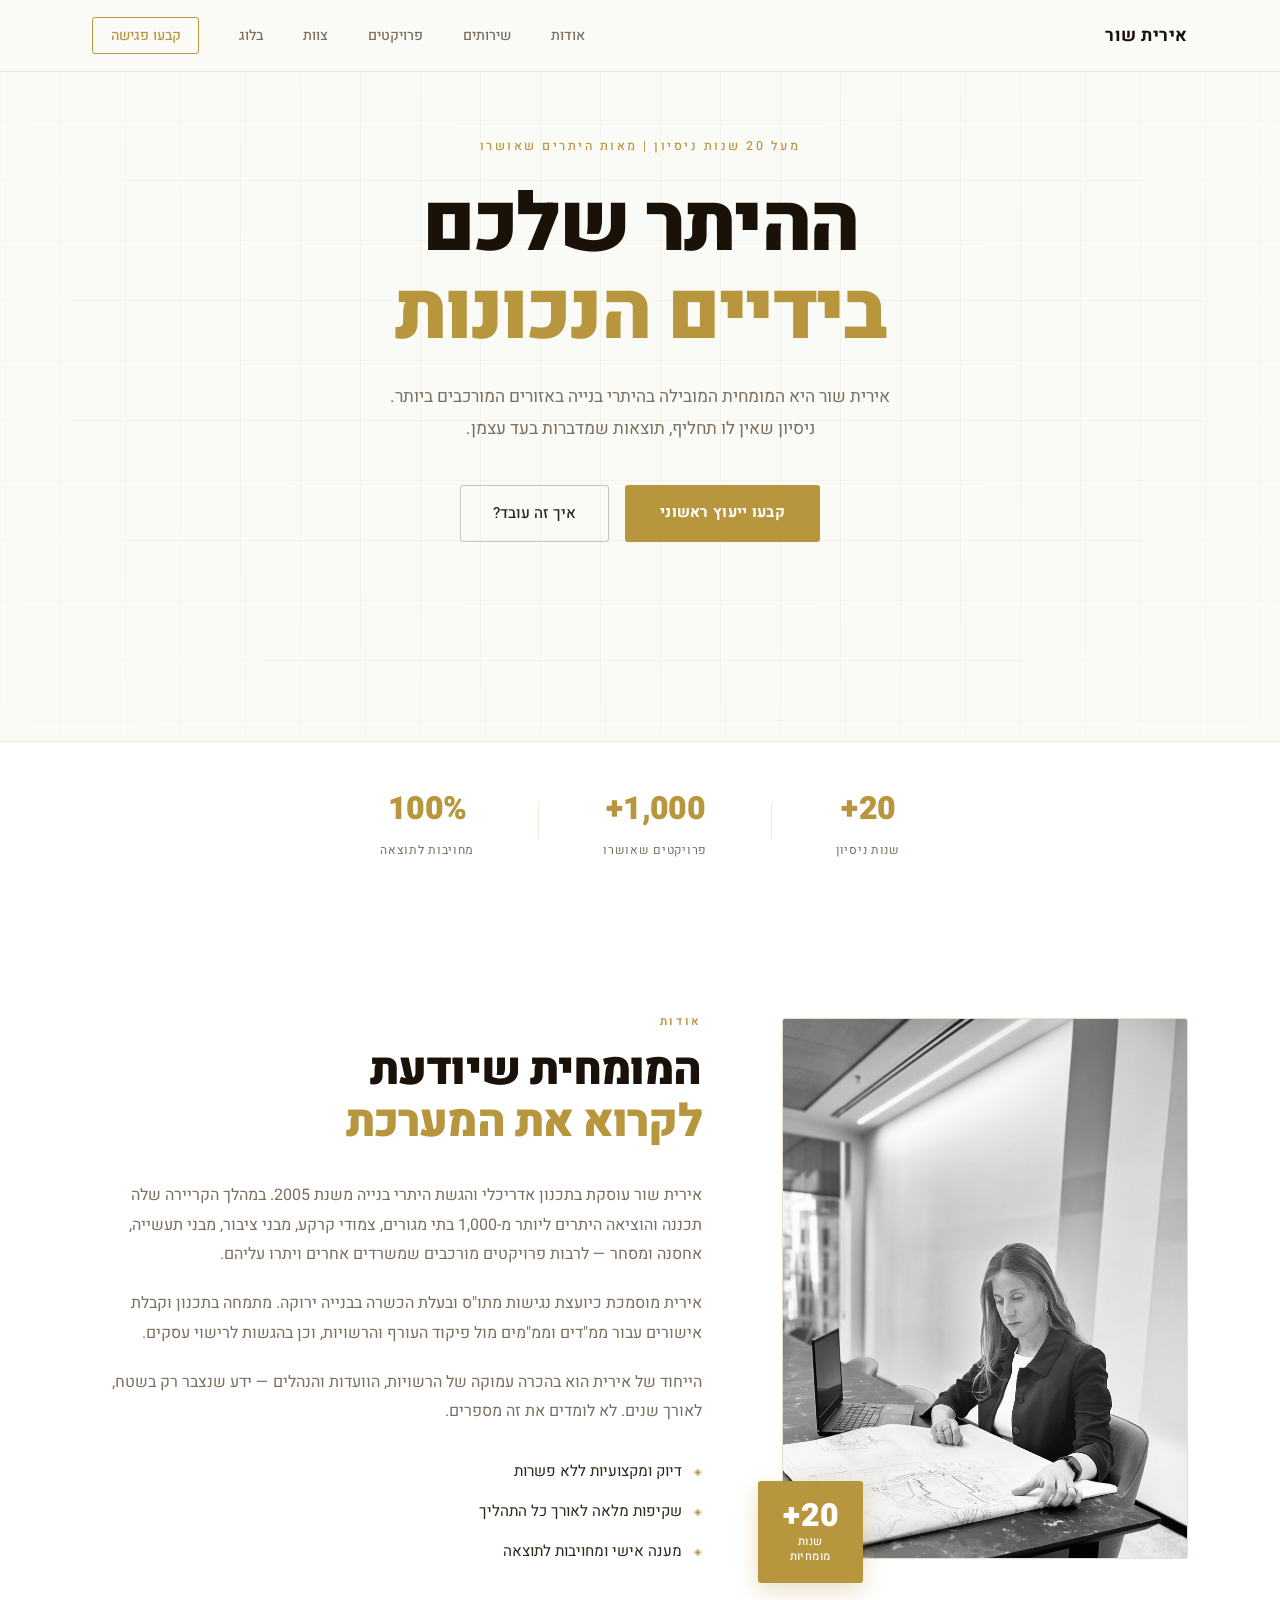
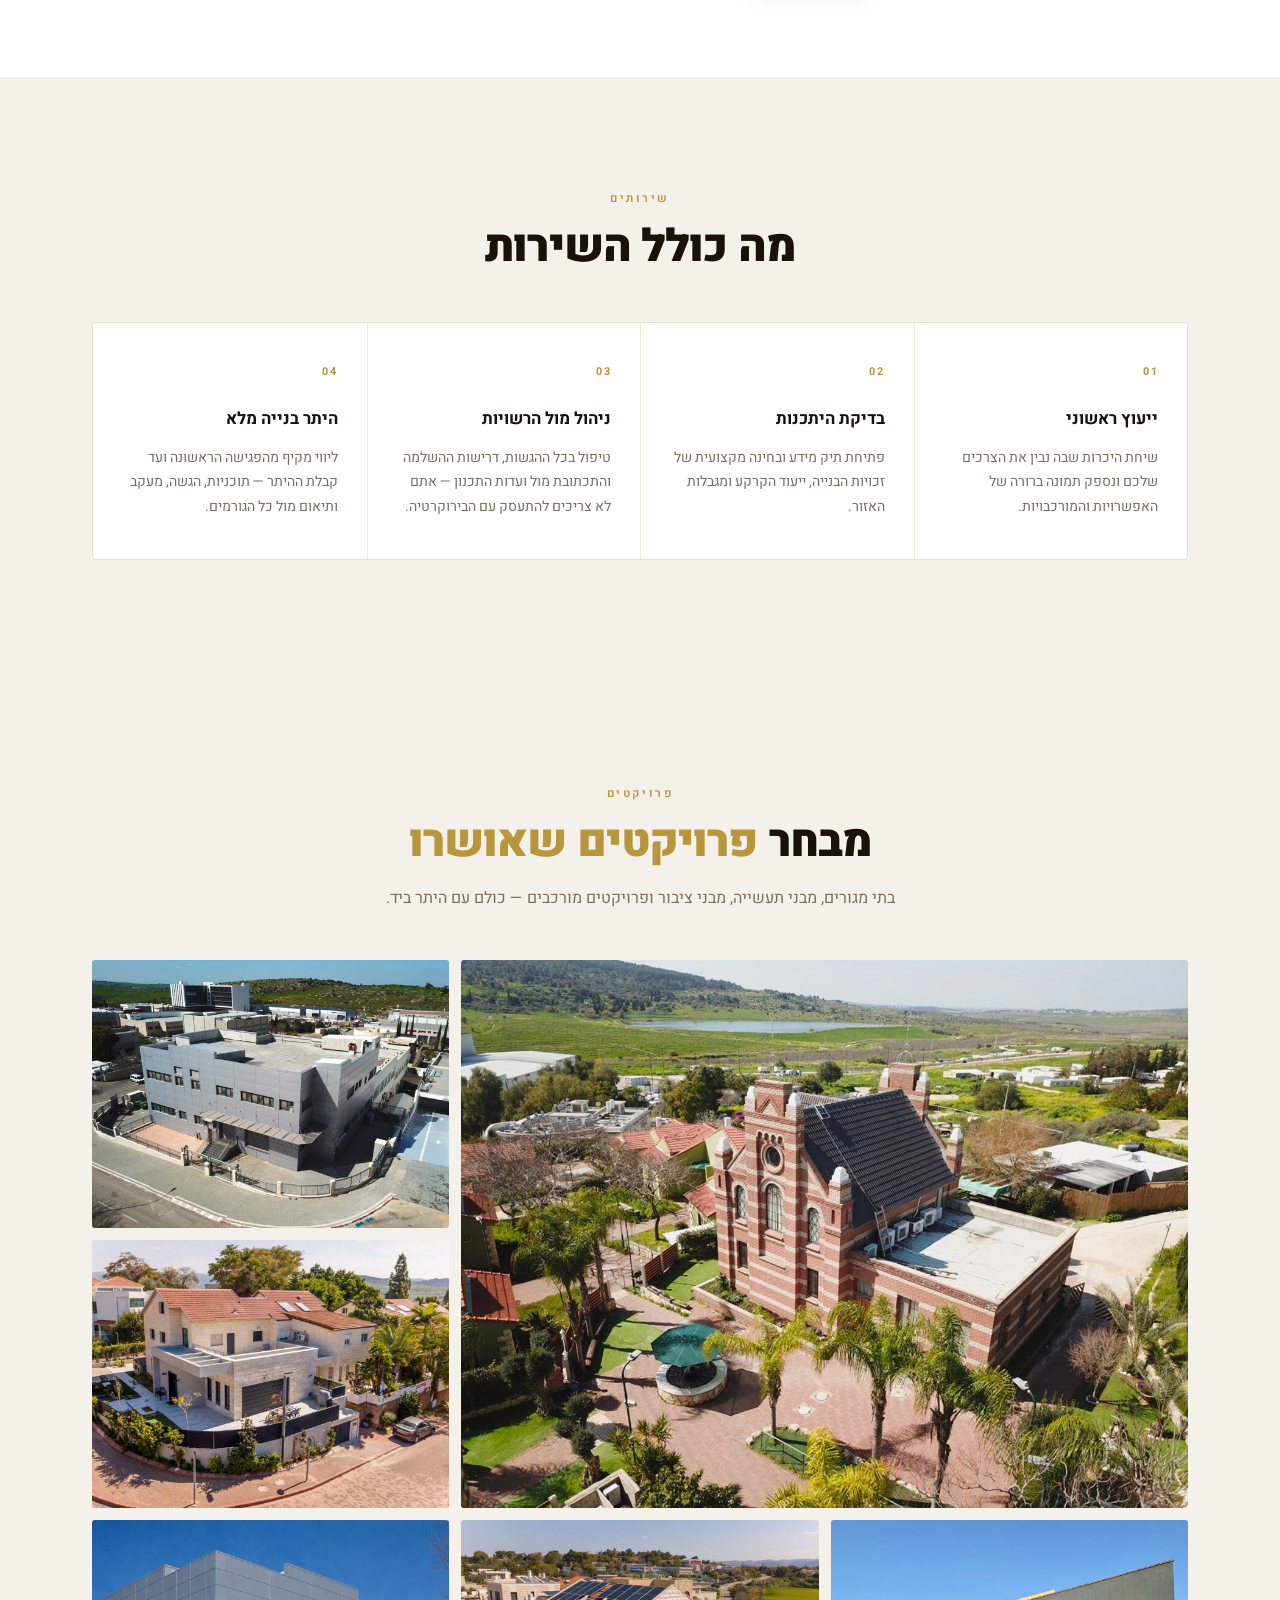
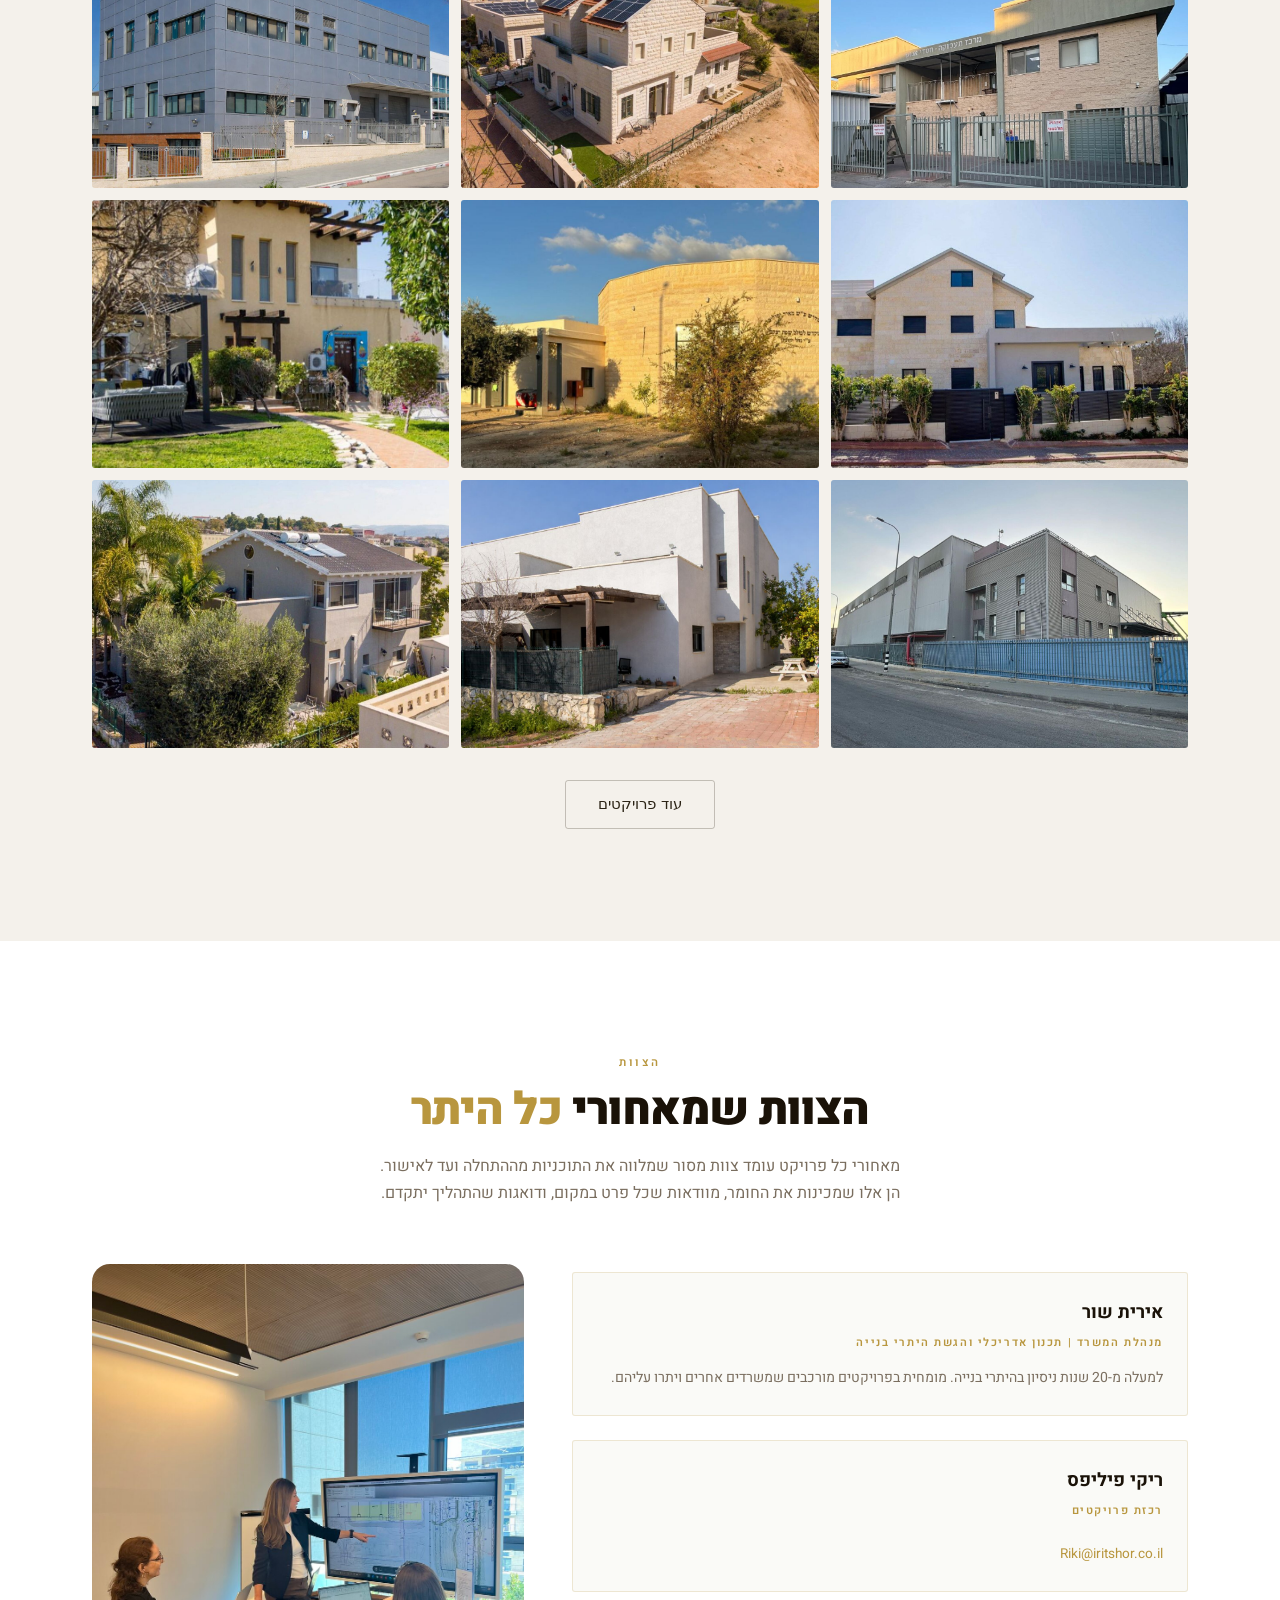
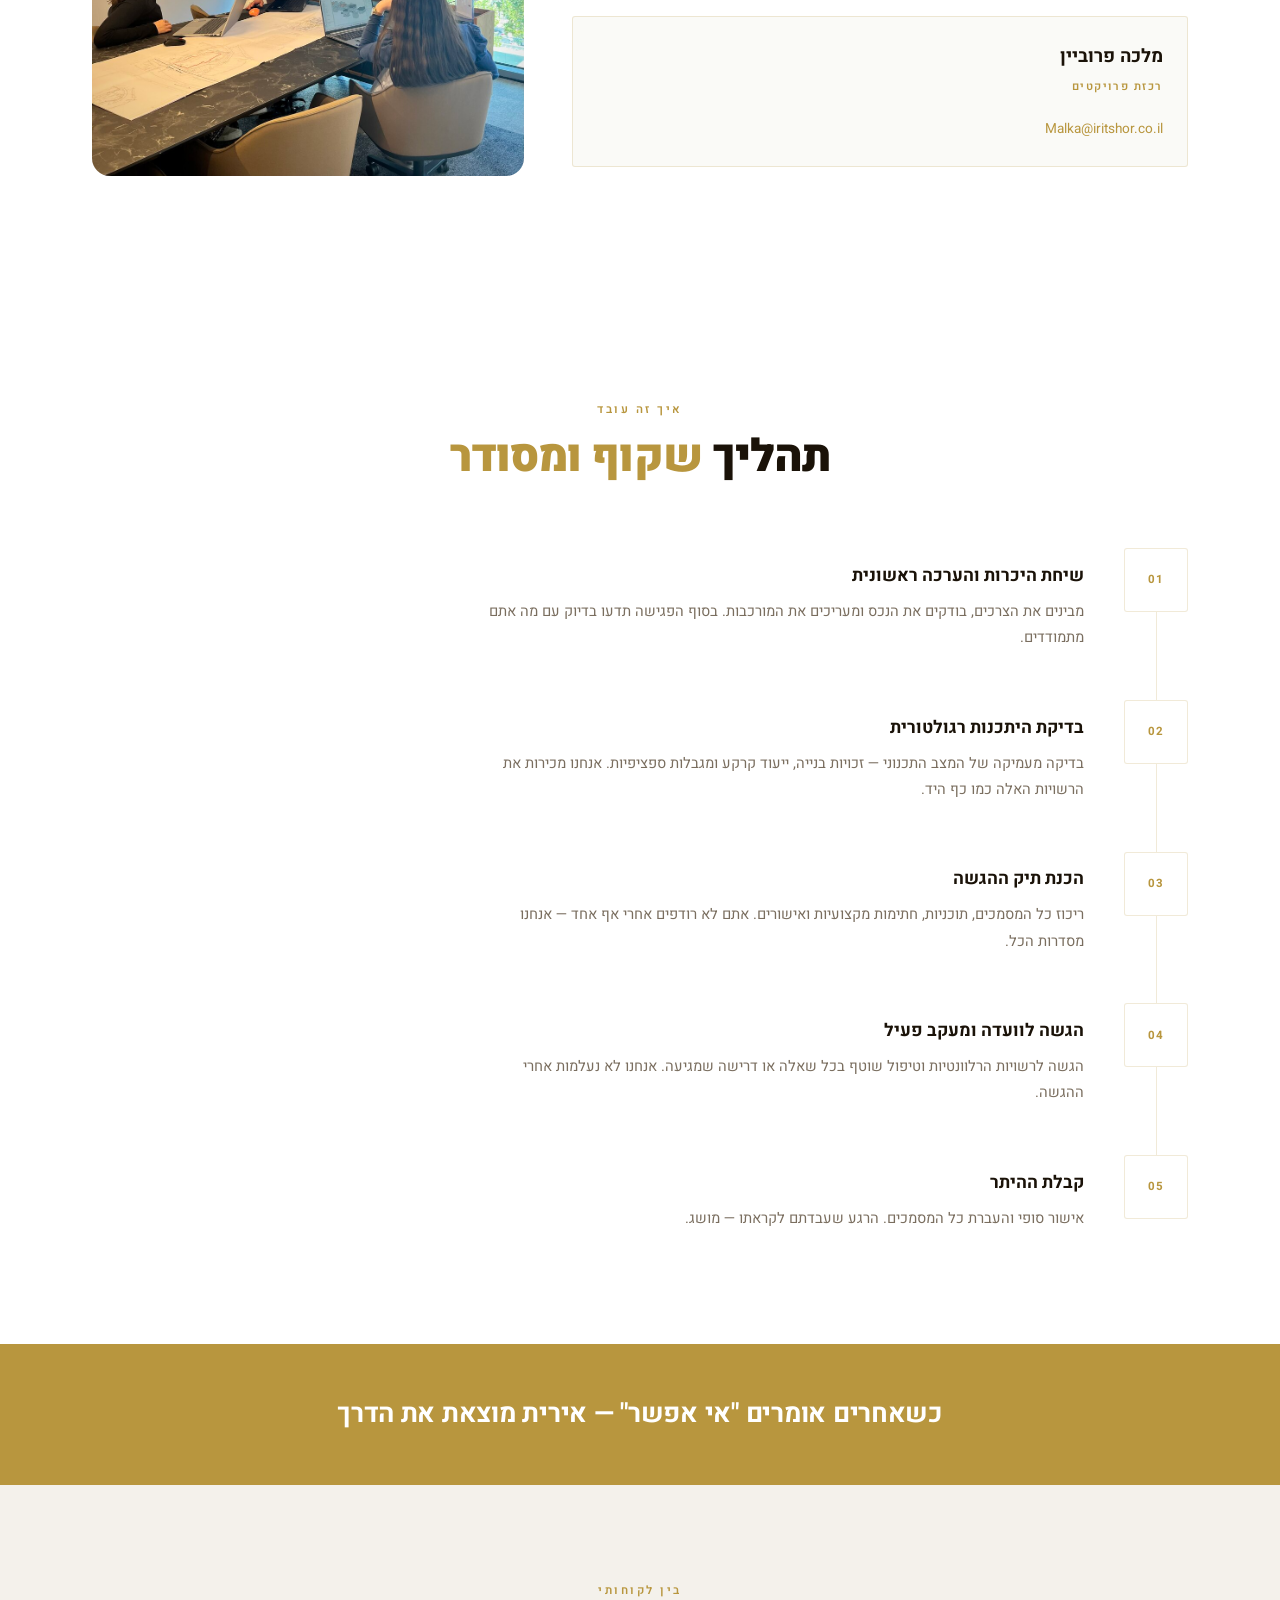
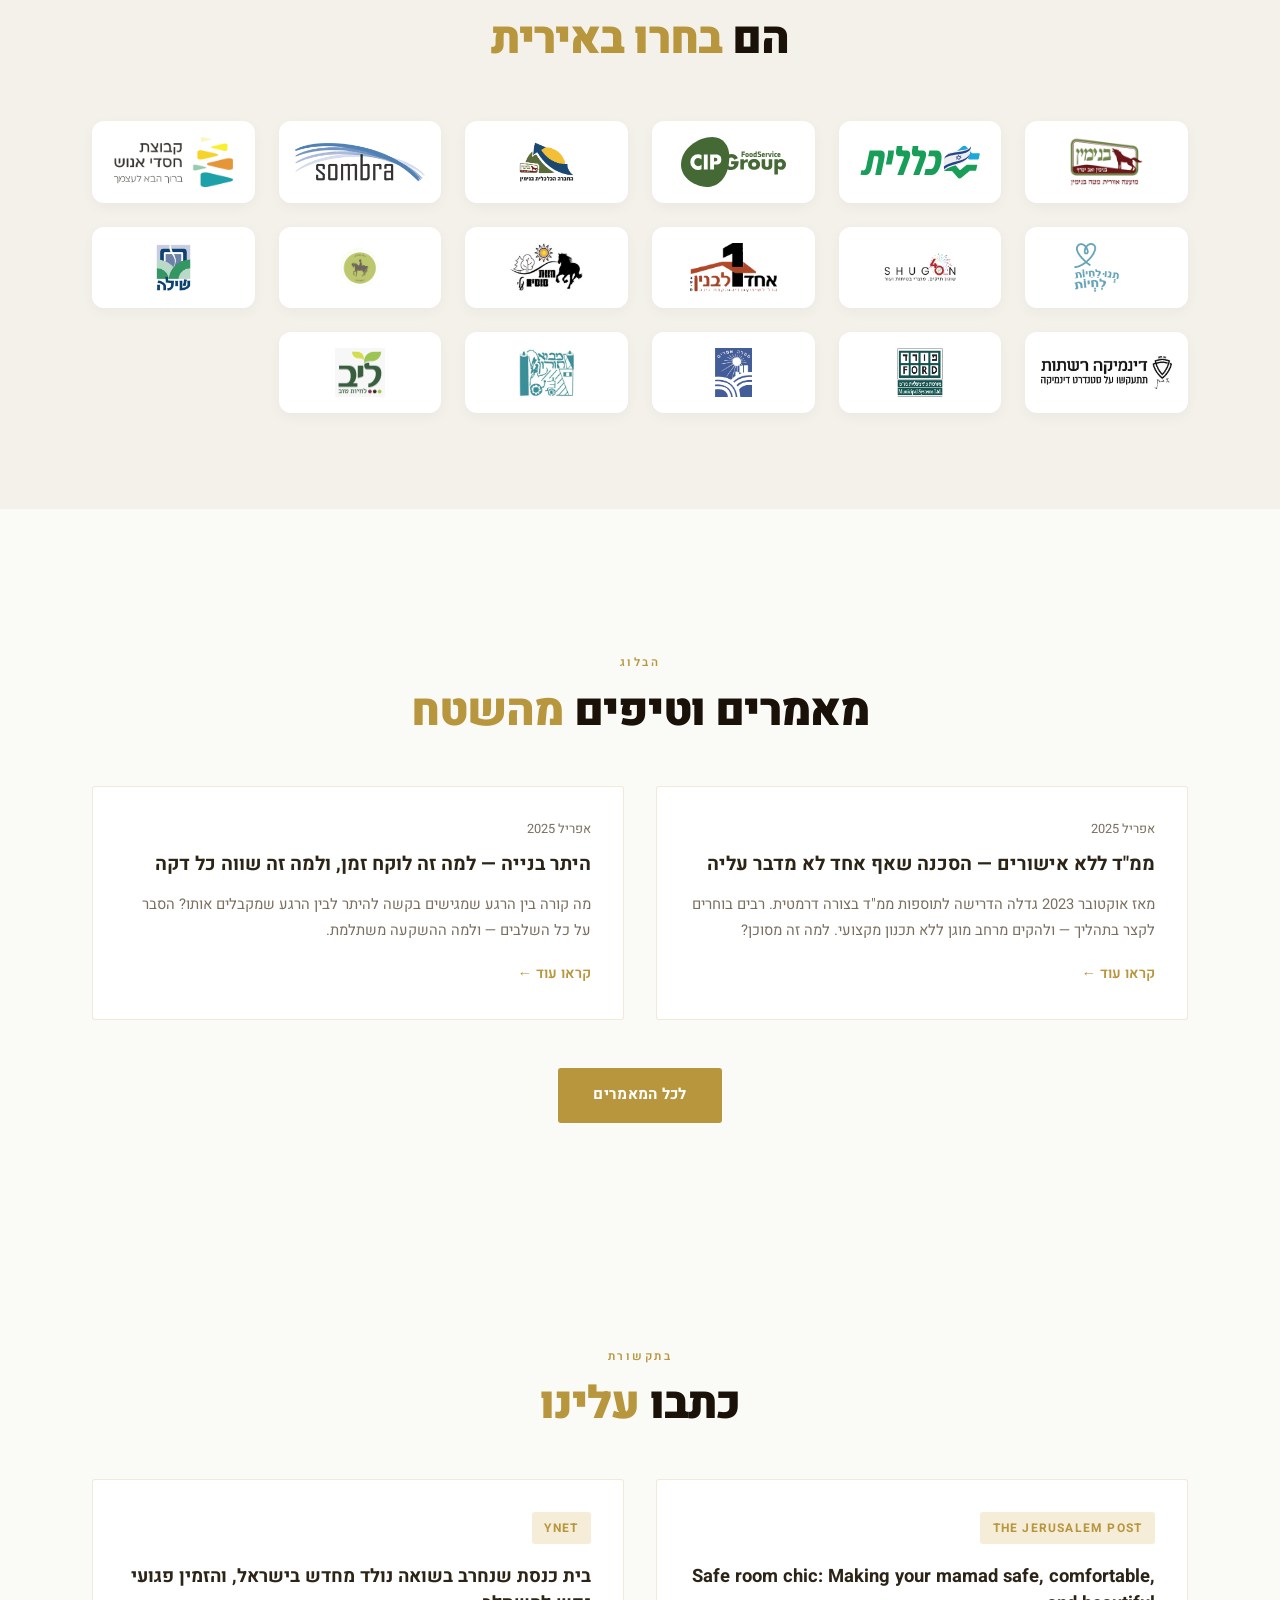
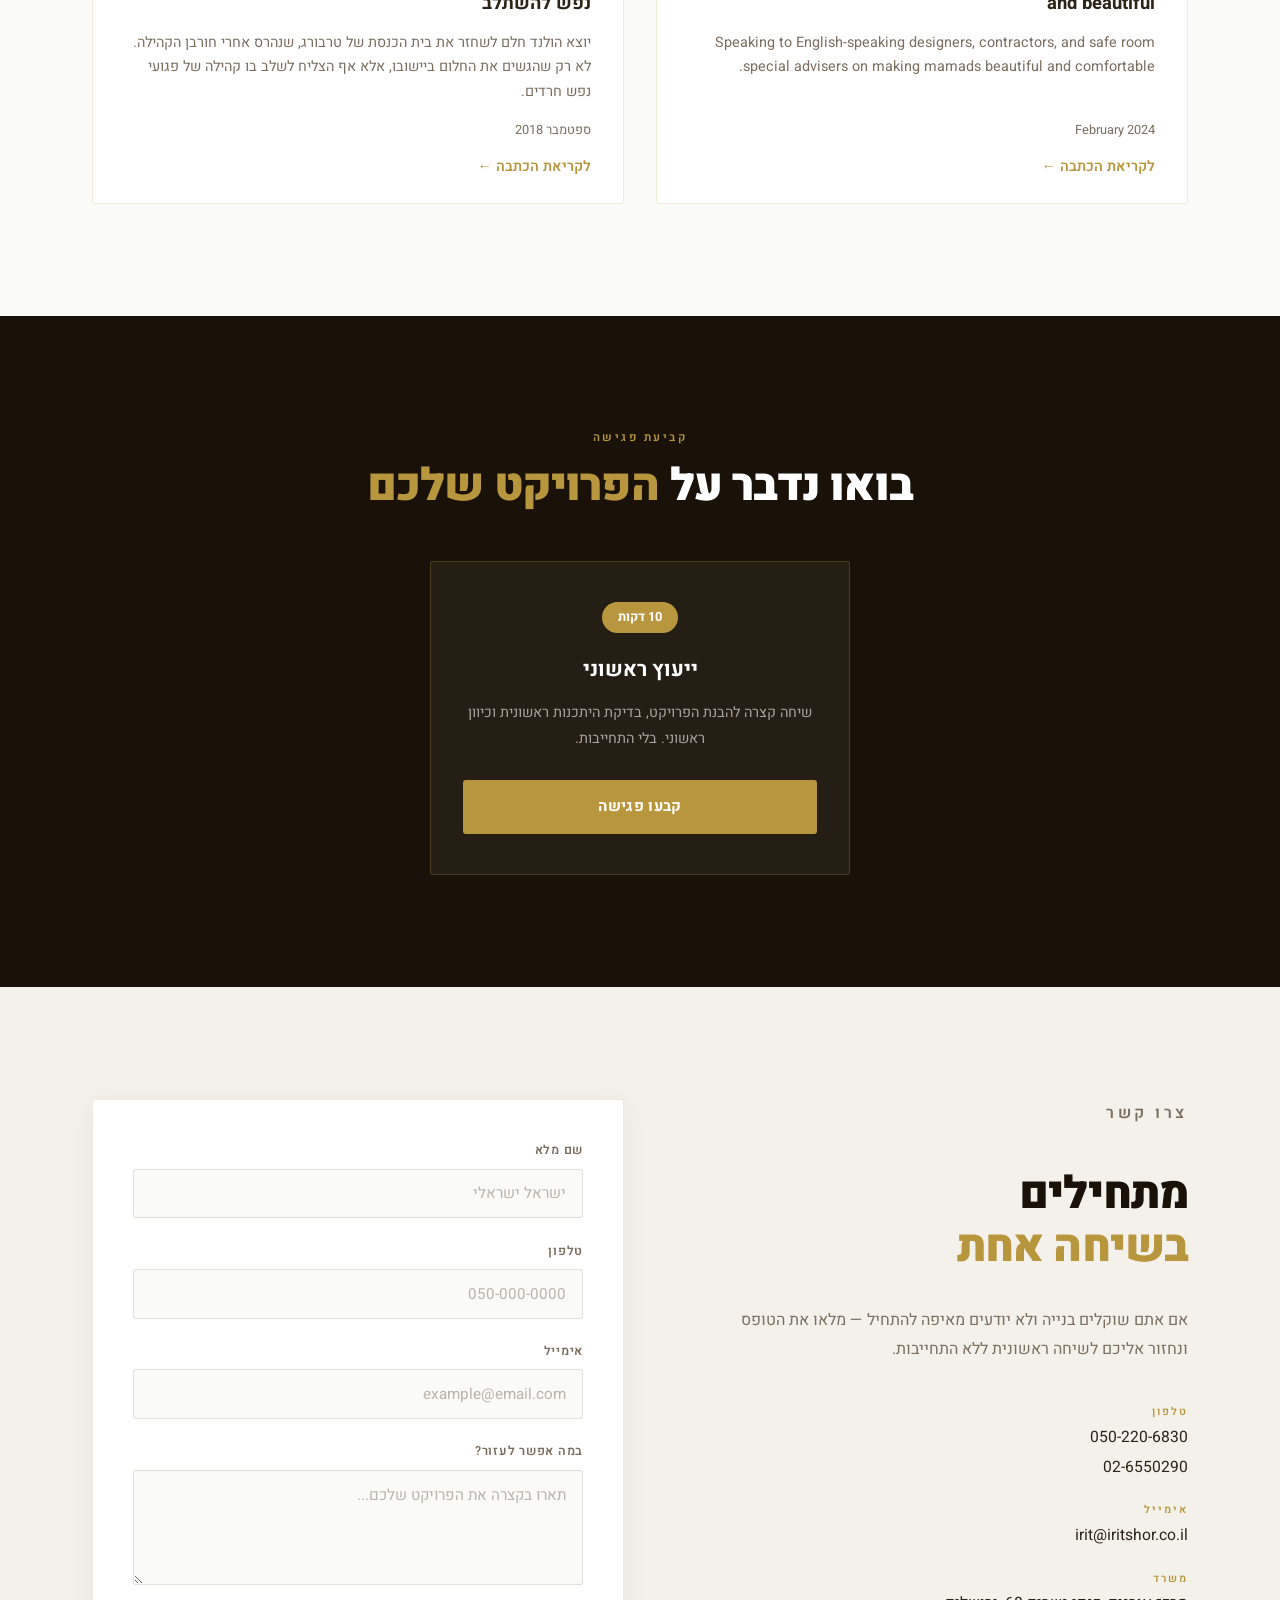
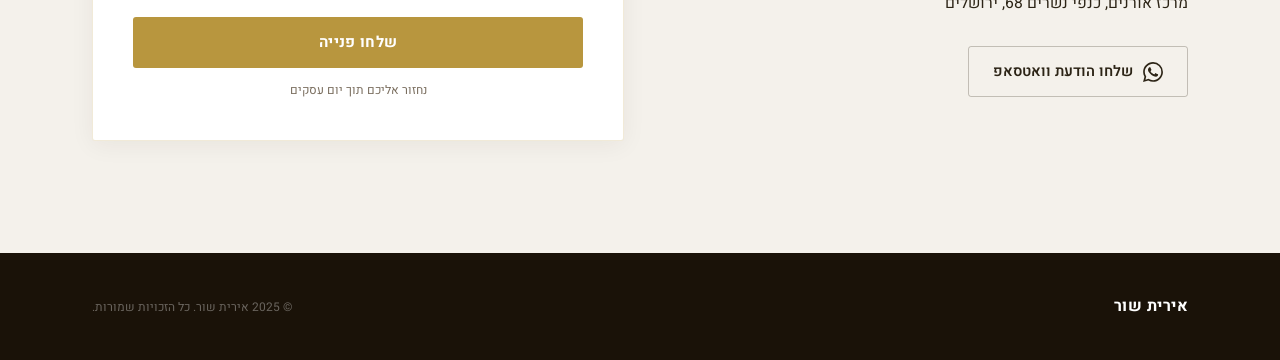
==== commit fd73c087: "Add Lihiyot Tov client logo to clients section Co-Authored-By: Claude Haiku 4.5 <noreply@anthropic.c" ====
--- a/index.html
+++ b/index.html
@@ -428,6 +428,7 @@
         <div class="client-logo"><img src="images/logos/ford.jpg" alt="פורד מערכות מוניציפליות" loading="lazy" /></div>
         <div class="client-logo"><img src="images/logos/maale-efraim.jpg" alt="מעלה אפרים" loading="lazy" /></div>
         <div class="client-logo"><img src="images/logos/mevo-horon.jpg" alt="מבוא חורון" loading="lazy" /></div>
+        <div class="client-logo"><img src="images/logos/lihiyot-tov.jpeg" alt="לחיות טוב" loading="lazy" /></div>
       </div>
     </div>
   </section>
--- a/style.css
+++ b/style.css
@@ -567,6 +567,8 @@
   max-width: 100%;
   max-height: 100%;
   object-fit: contain;
+  margin: auto;
+  display: block;
 }
 .client-logo.client-text {
   font-weight: 700;
@@ -580,8 +582,11 @@
   .clients-grid {
     grid-template-columns: repeat(2, 1fr);
     gap: 1rem;
+    justify-content: center;
+    margin-left: auto;
+    margin-right: auto;
   }
-  .client-logo { height: 90px; padding: 0.9rem; }
+  .client-logo { height: 90px; padding: 1.5rem; }
 }
 
 /* ===== TRUST STRIP ===== */
@@ -1390,3 +1395,9 @@
   .project-item--large { grid-column: span 1; aspect-ratio: 4/3; }
   .team-layout { grid-template-columns: 1fr; }
 }
+
+@media (max-width: 600px) {
+  section, .about, .services, .process, .press, .booking, .contact, .projects, .team, .blog-preview {
+    padding: 4rem 0 !important;
+  }
+}
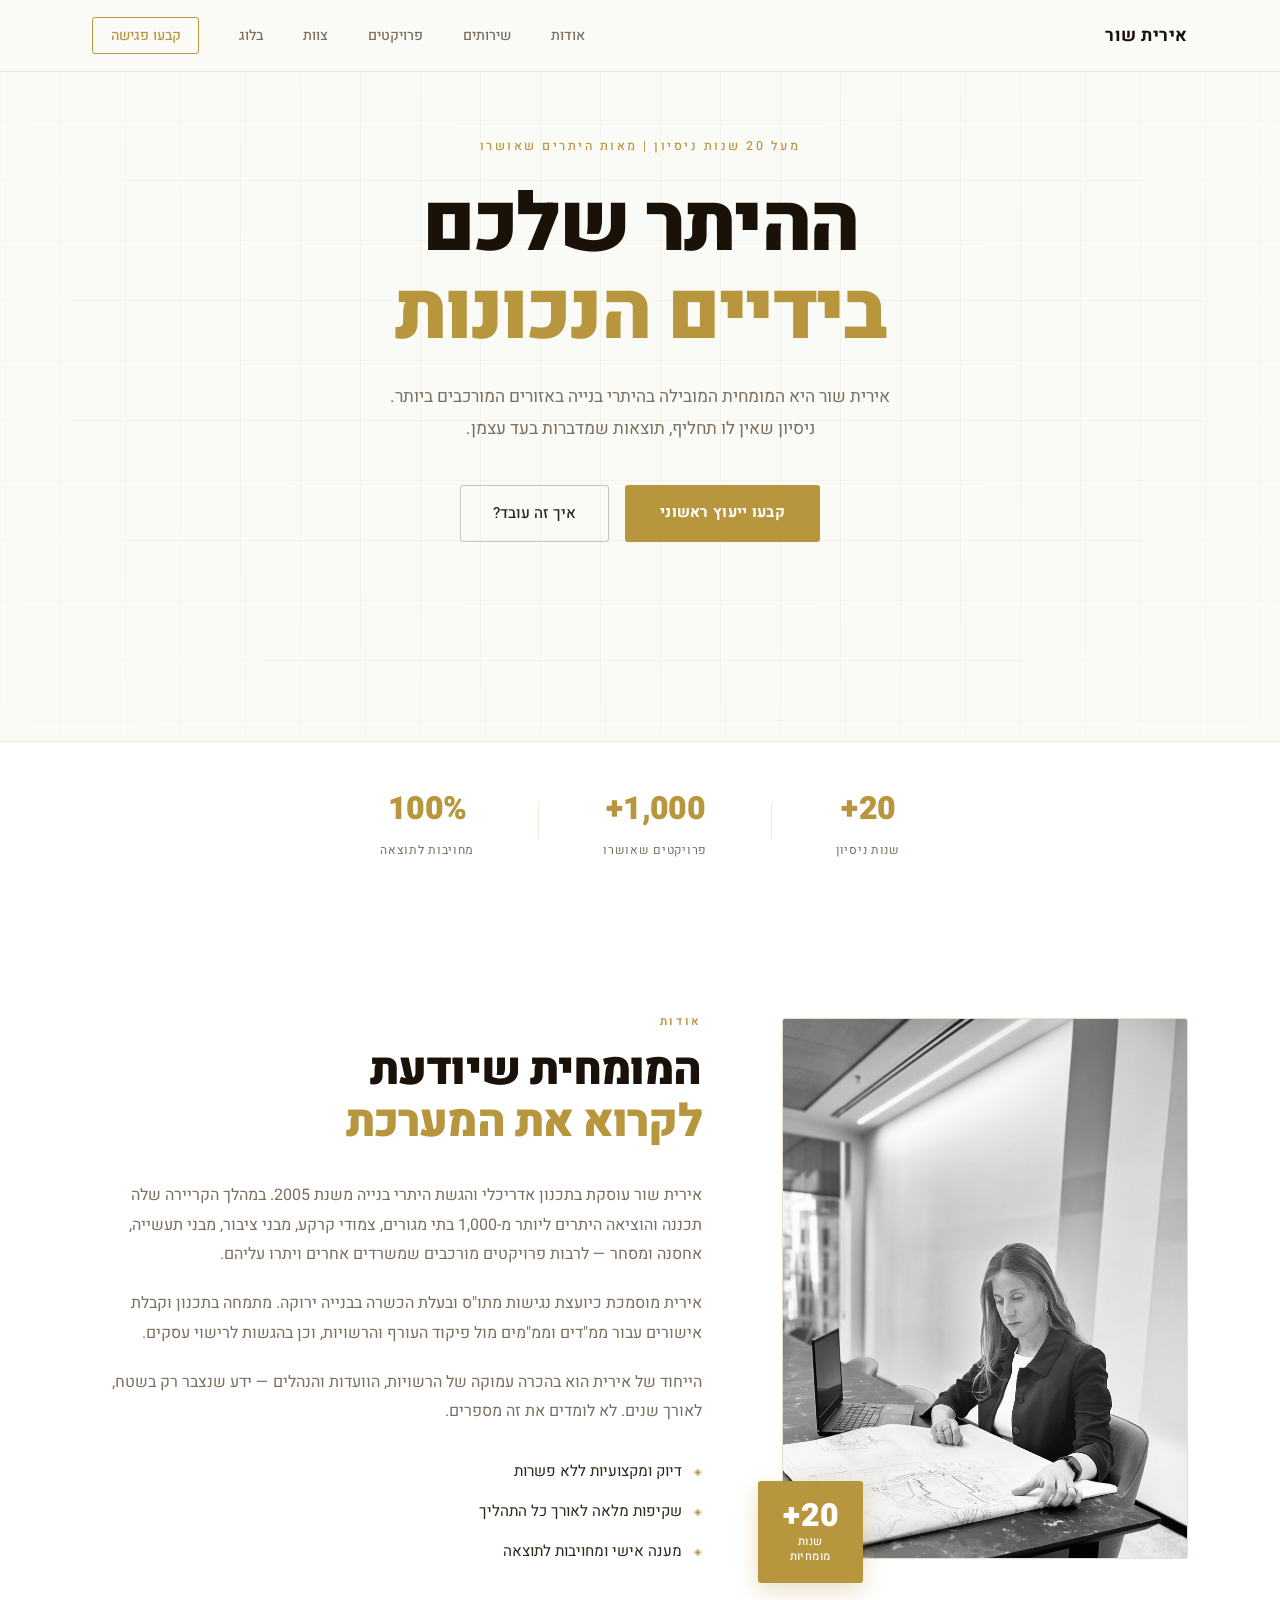
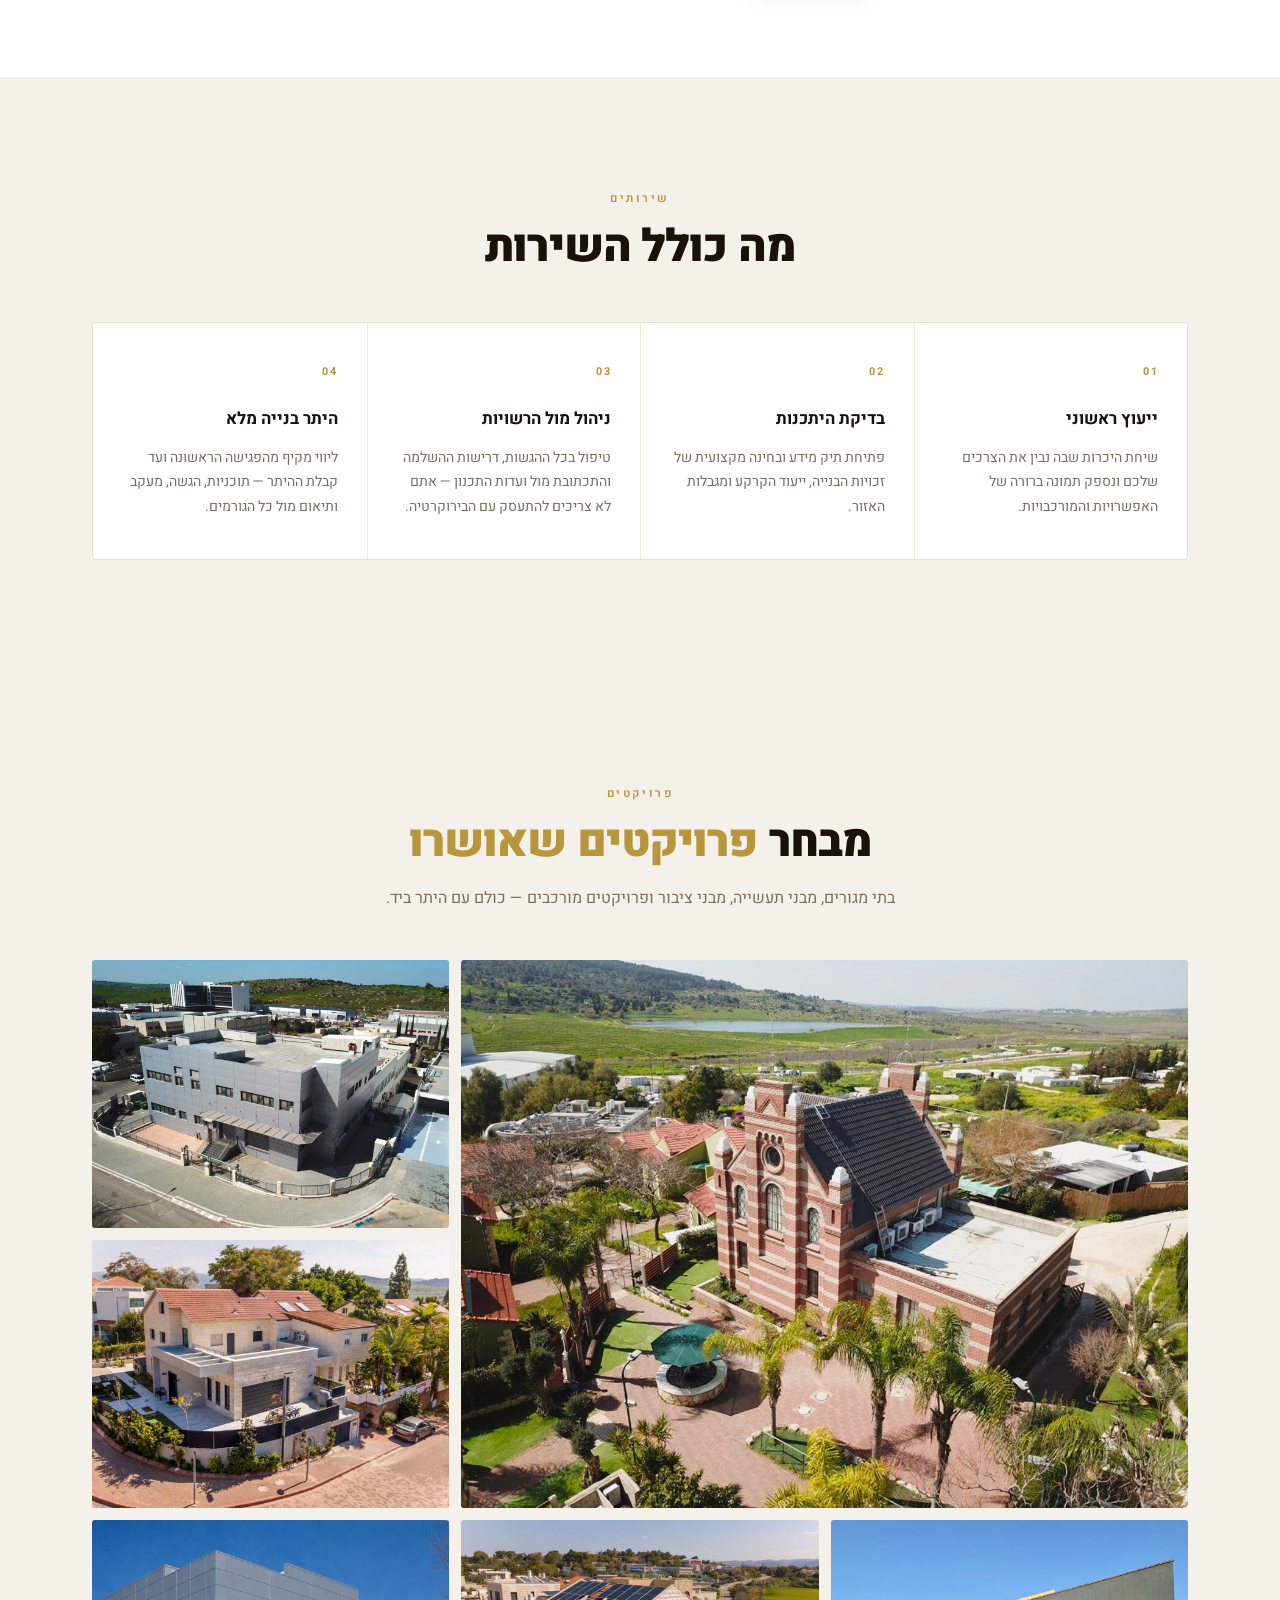
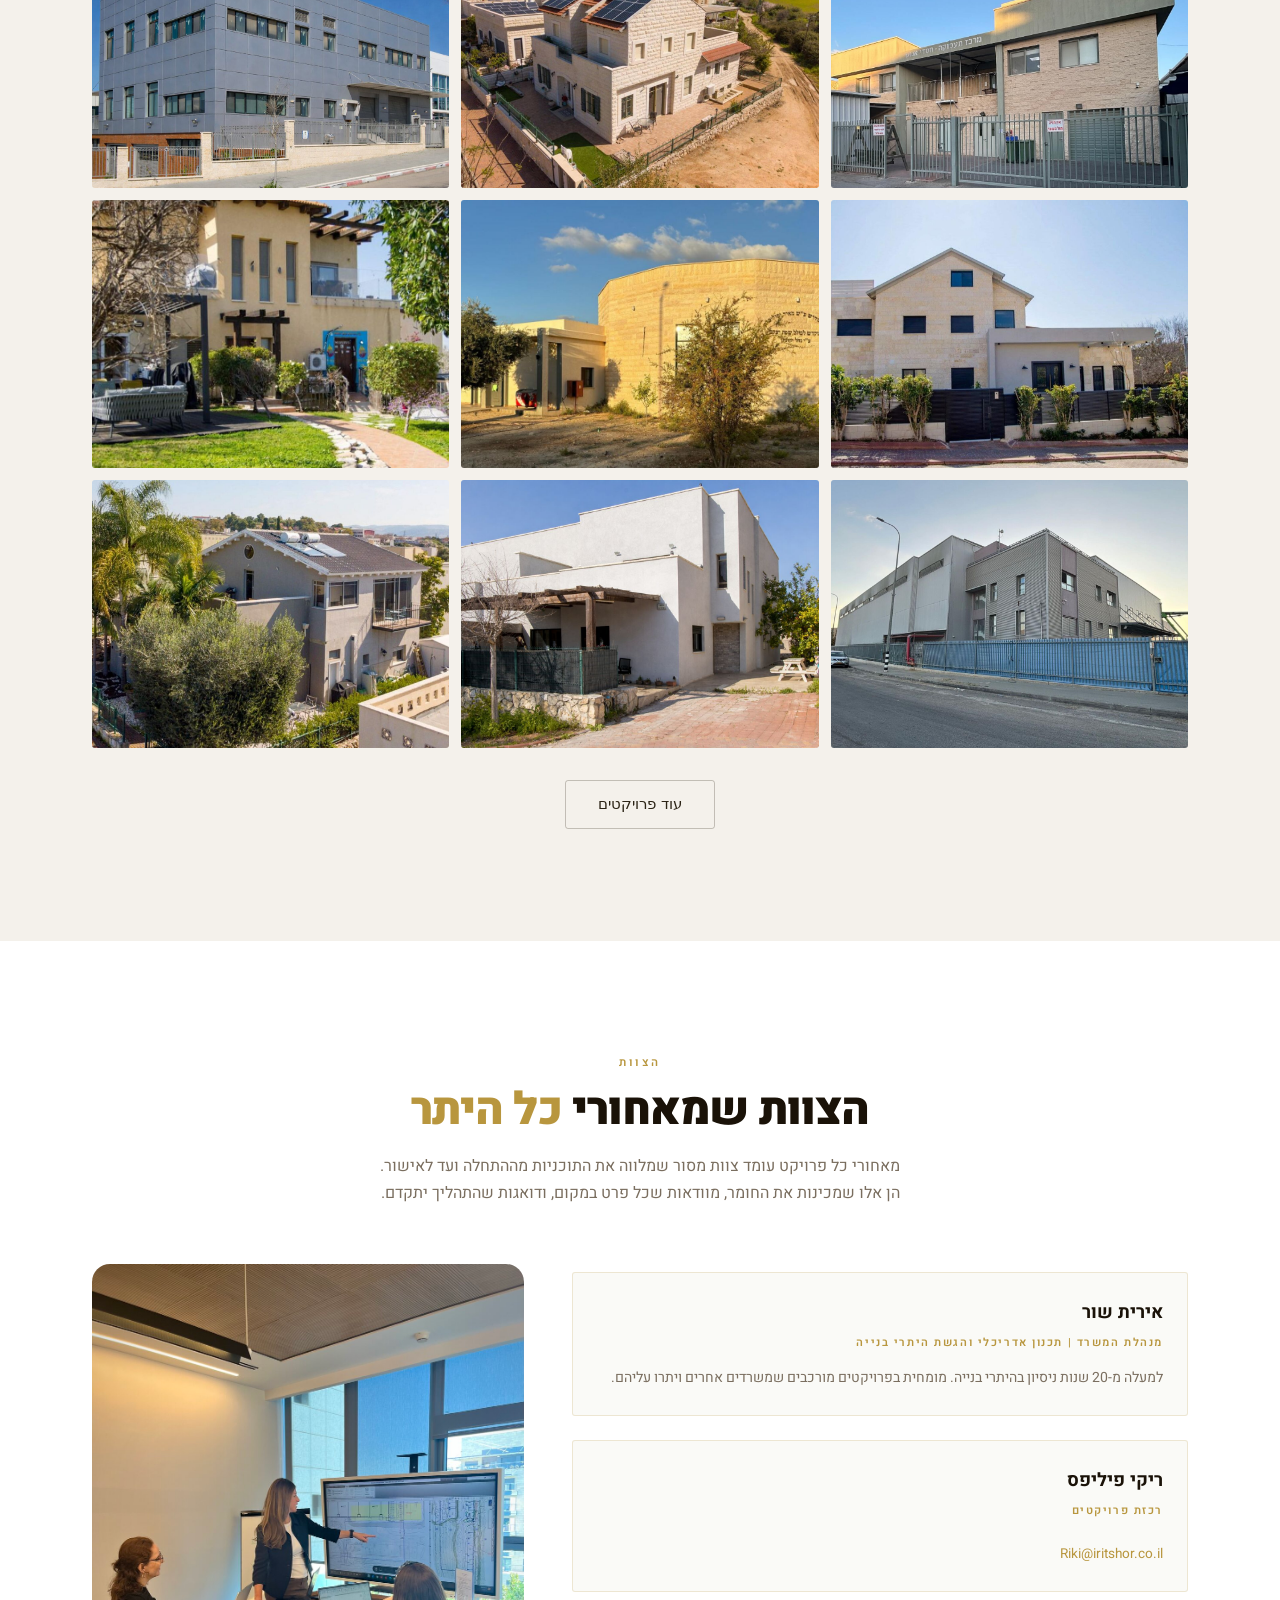
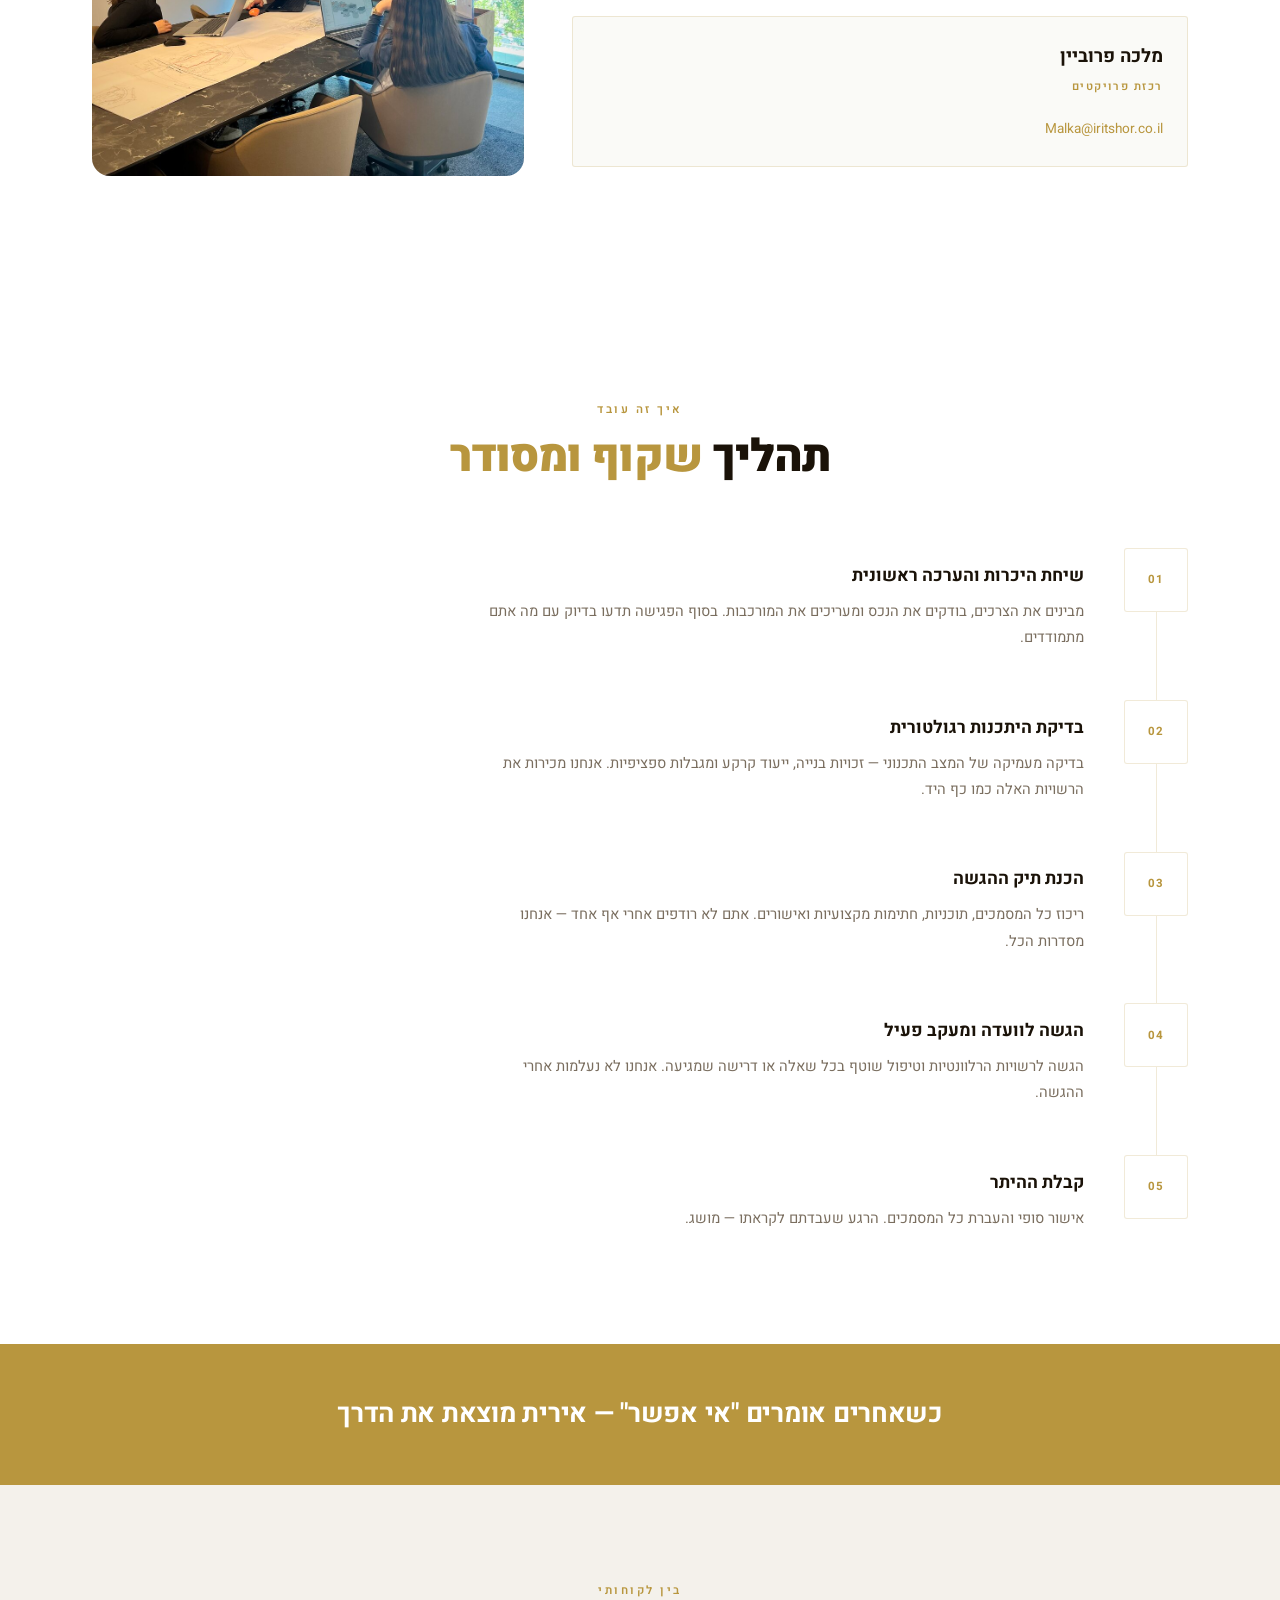
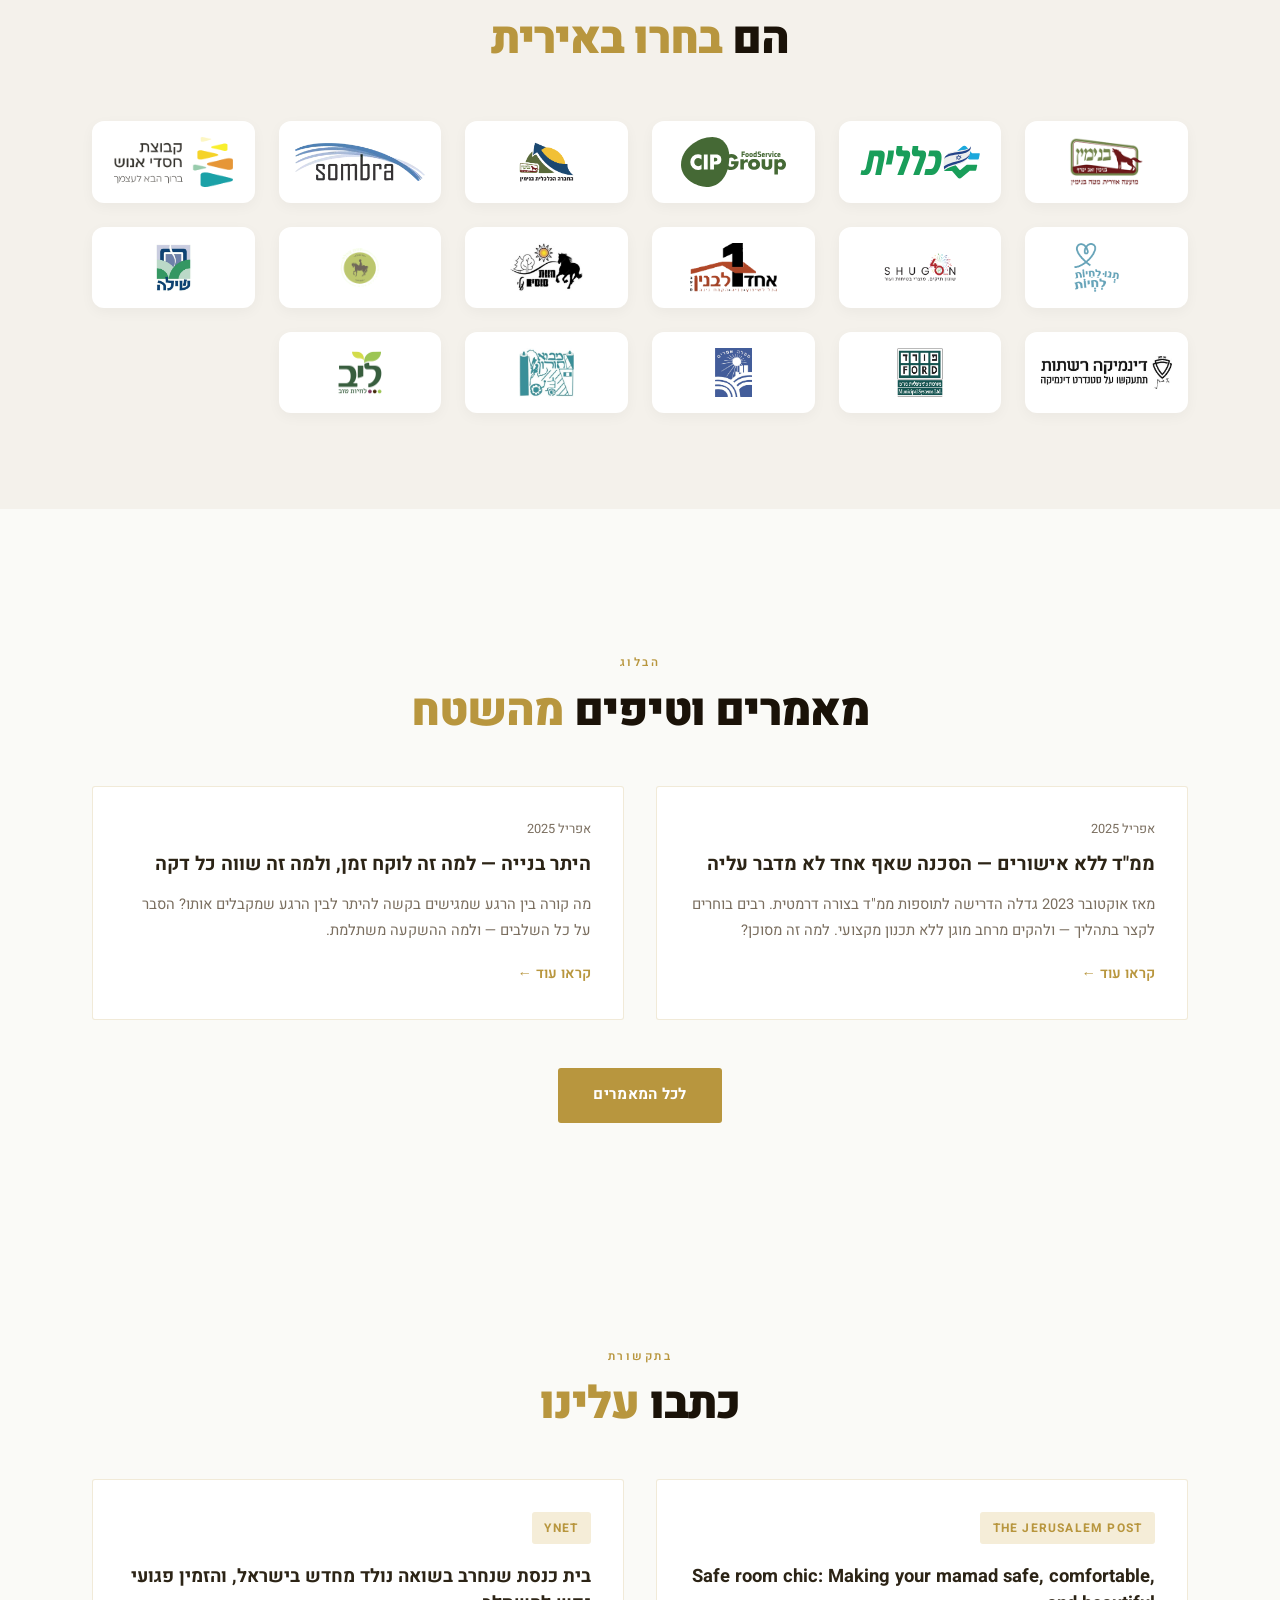
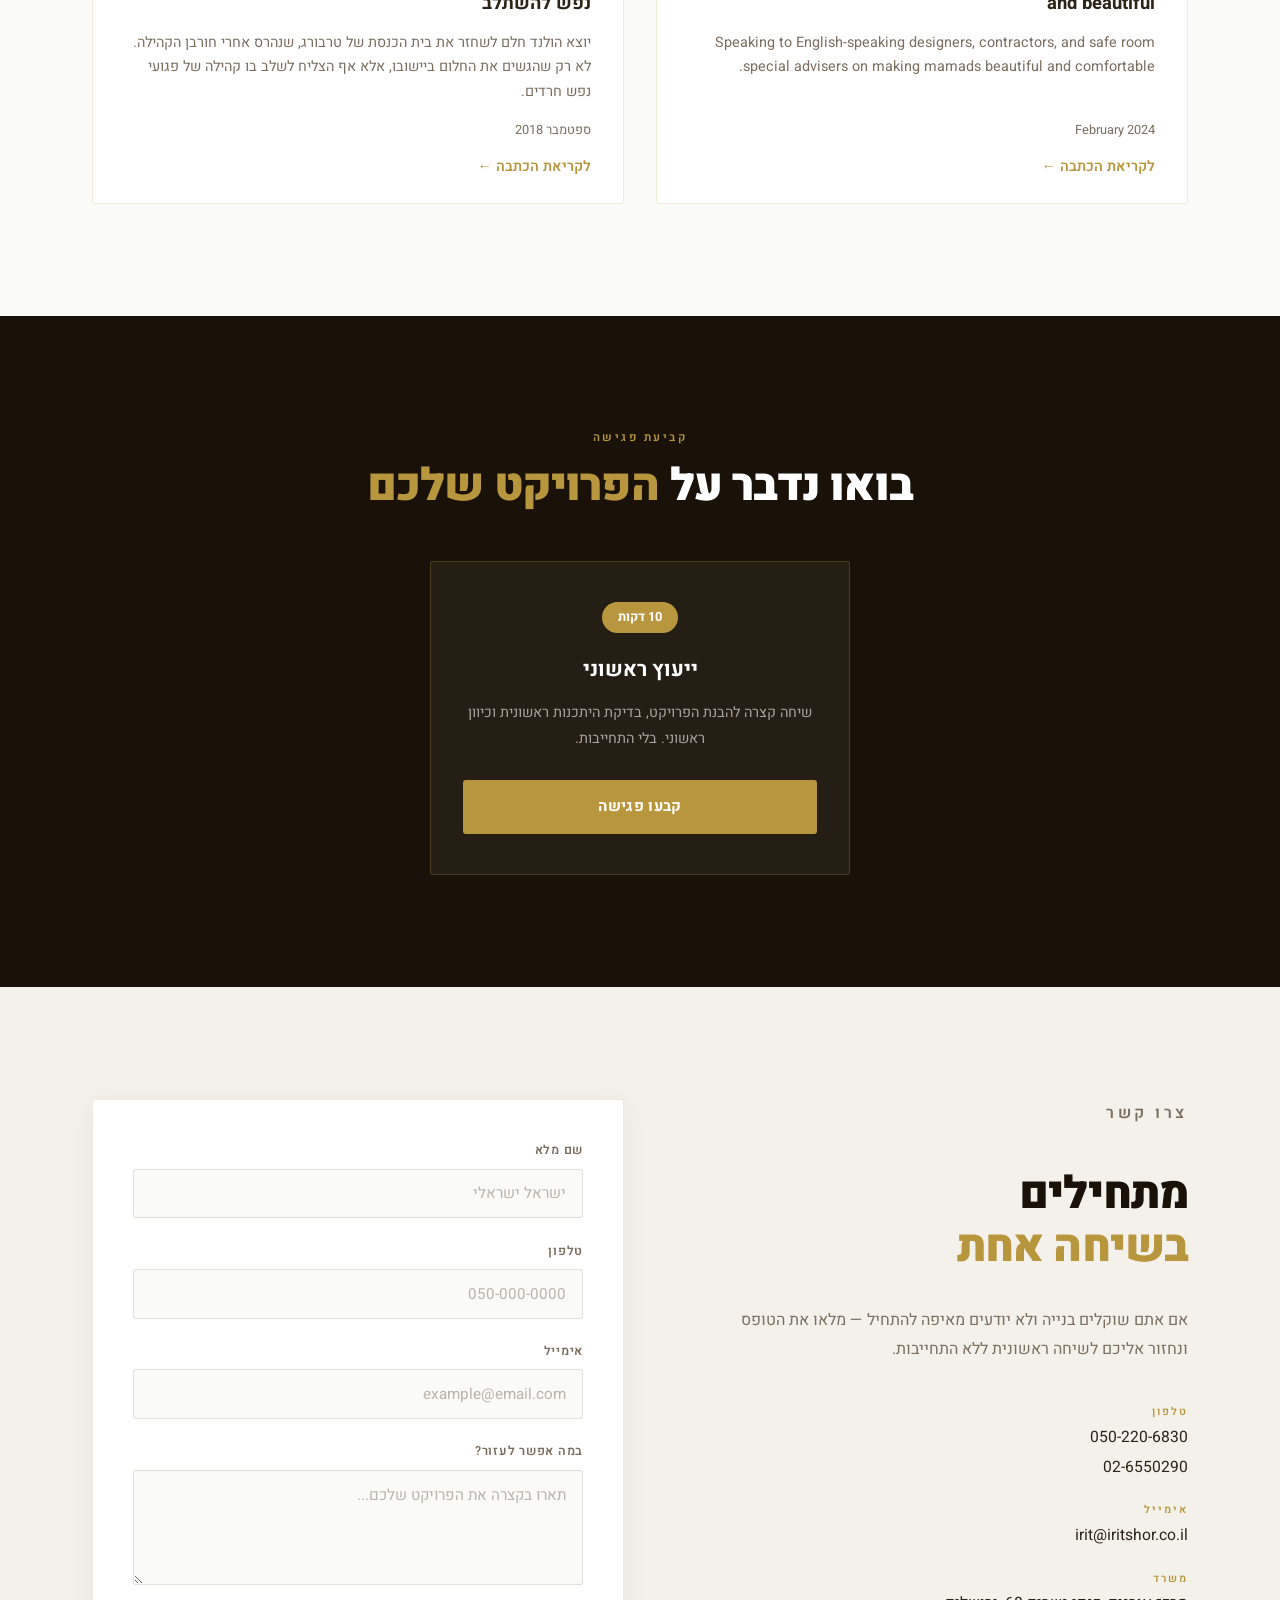
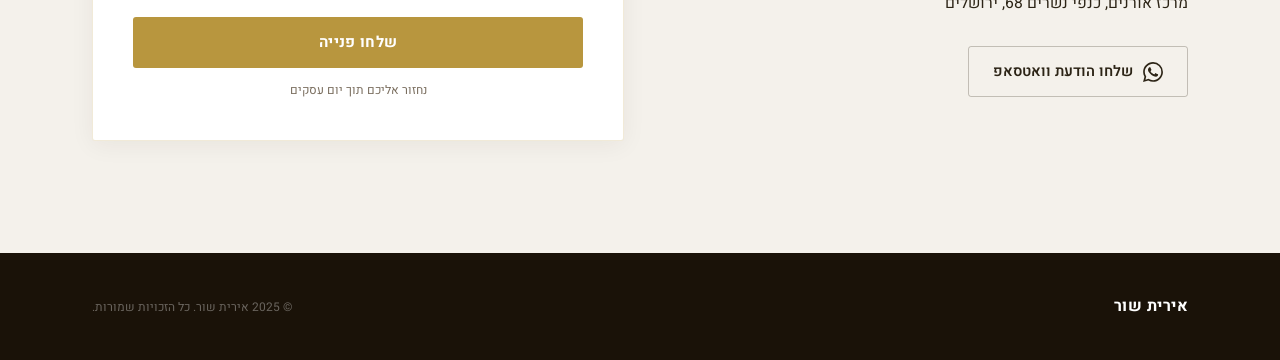
==== commit 5d3a8fa6: "Remove background from Lihiyot Tov logo — convert to transparent PNG so it blends with the card back" ====
--- a/index.html
+++ b/index.html
@@ -428,7 +428,7 @@
         <div class="client-logo"><img src="images/logos/ford.jpg" alt="פורד מערכות מוניציפליות" loading="lazy" /></div>
         <div class="client-logo"><img src="images/logos/maale-efraim.jpg" alt="מעלה אפרים" loading="lazy" /></div>
         <div class="client-logo"><img src="images/logos/mevo-horon.jpg" alt="מבוא חורון" loading="lazy" /></div>
-        <div class="client-logo"><img src="images/logos/lihiyot-tov.jpeg" alt="לחיות טוב" loading="lazy" /></div>
+        <div class="client-logo"><img src="images/logos/lihiyot-tov.png" alt="לחיות טוב" loading="lazy" /></div>
       </div>
     </div>
   </section>
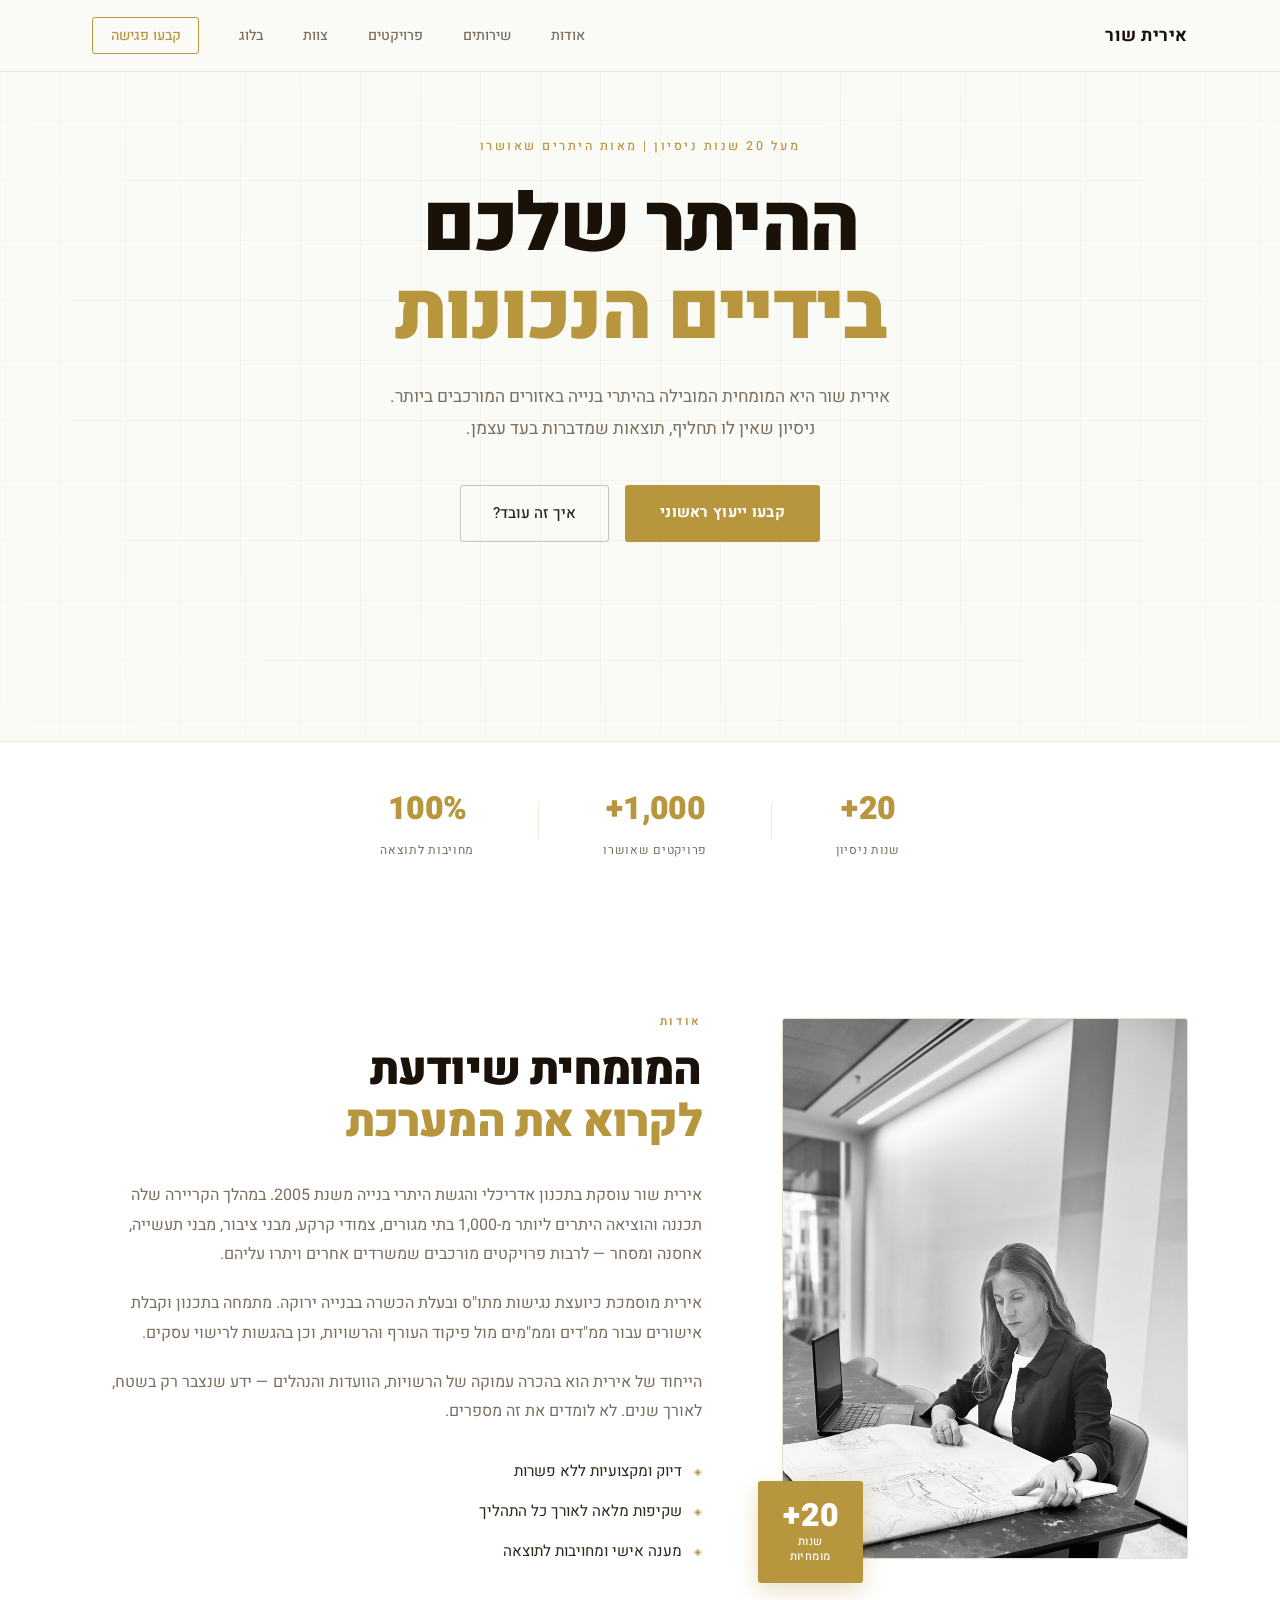
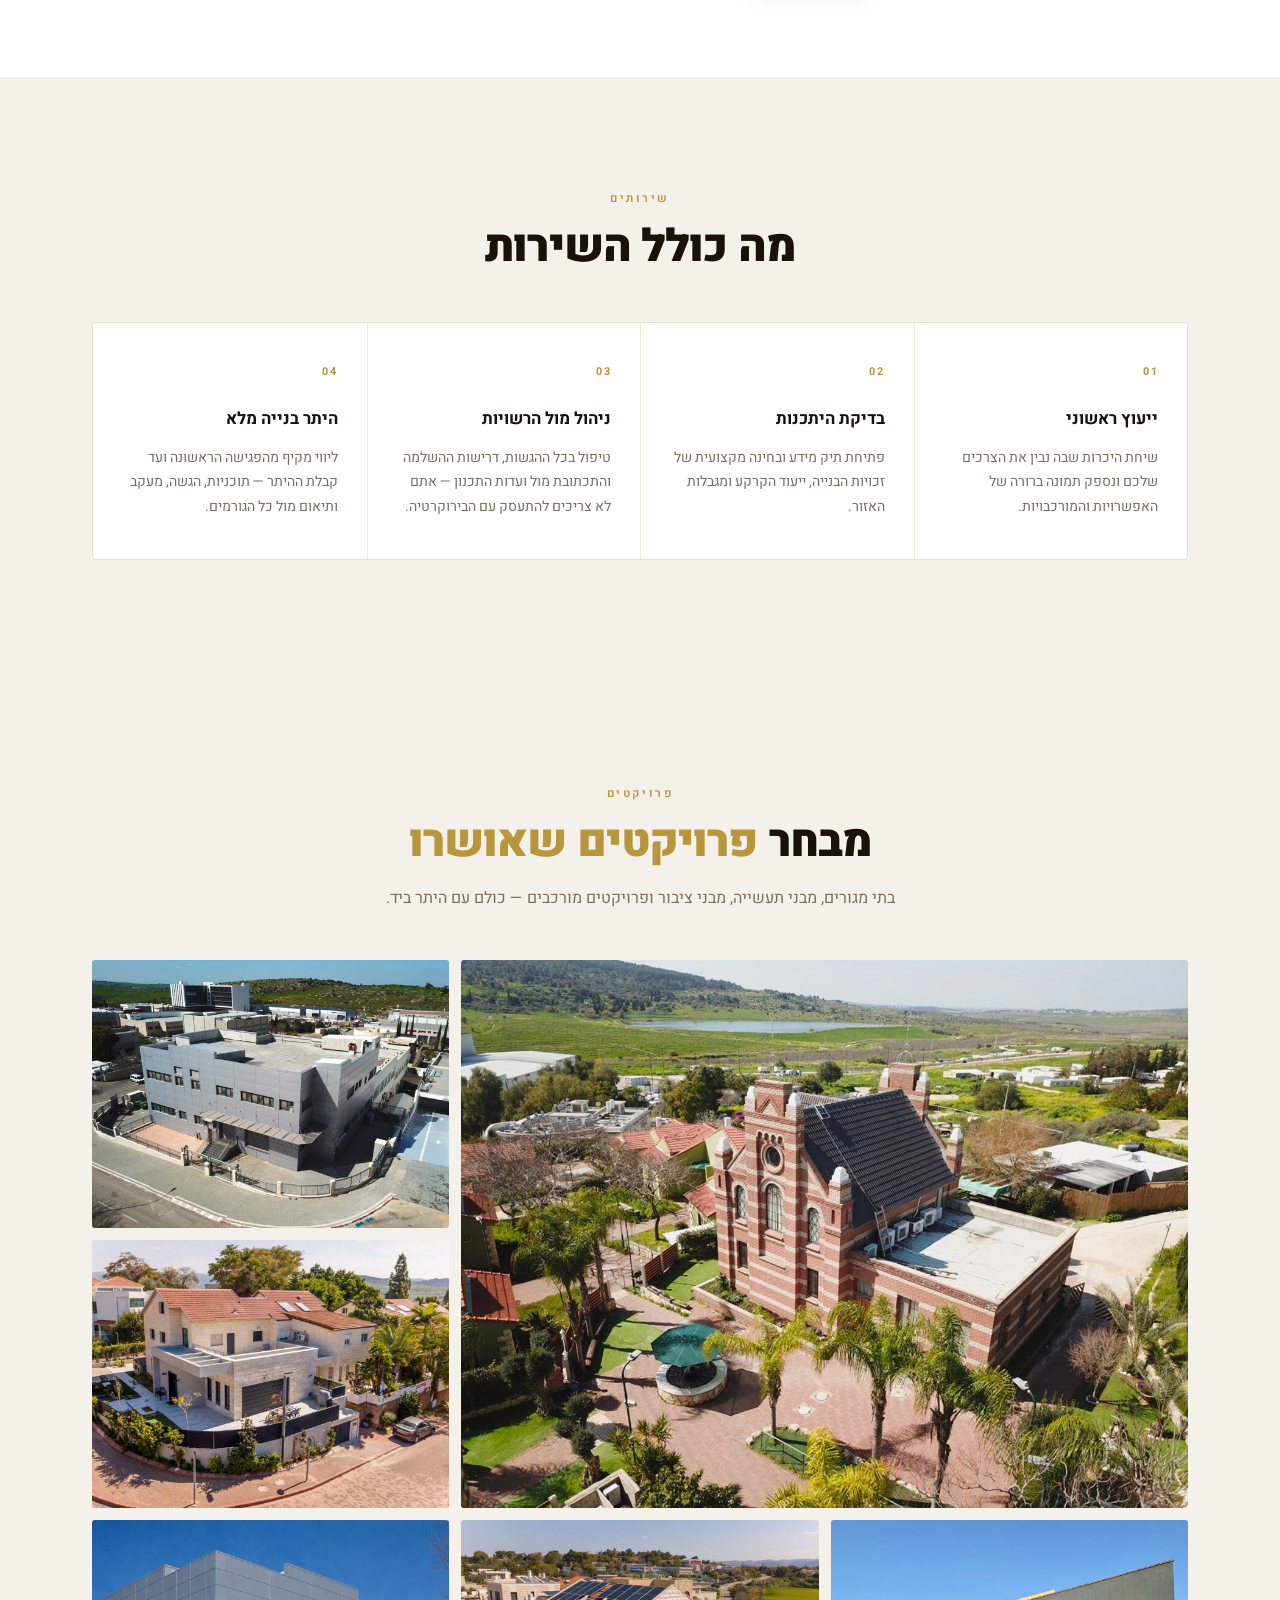
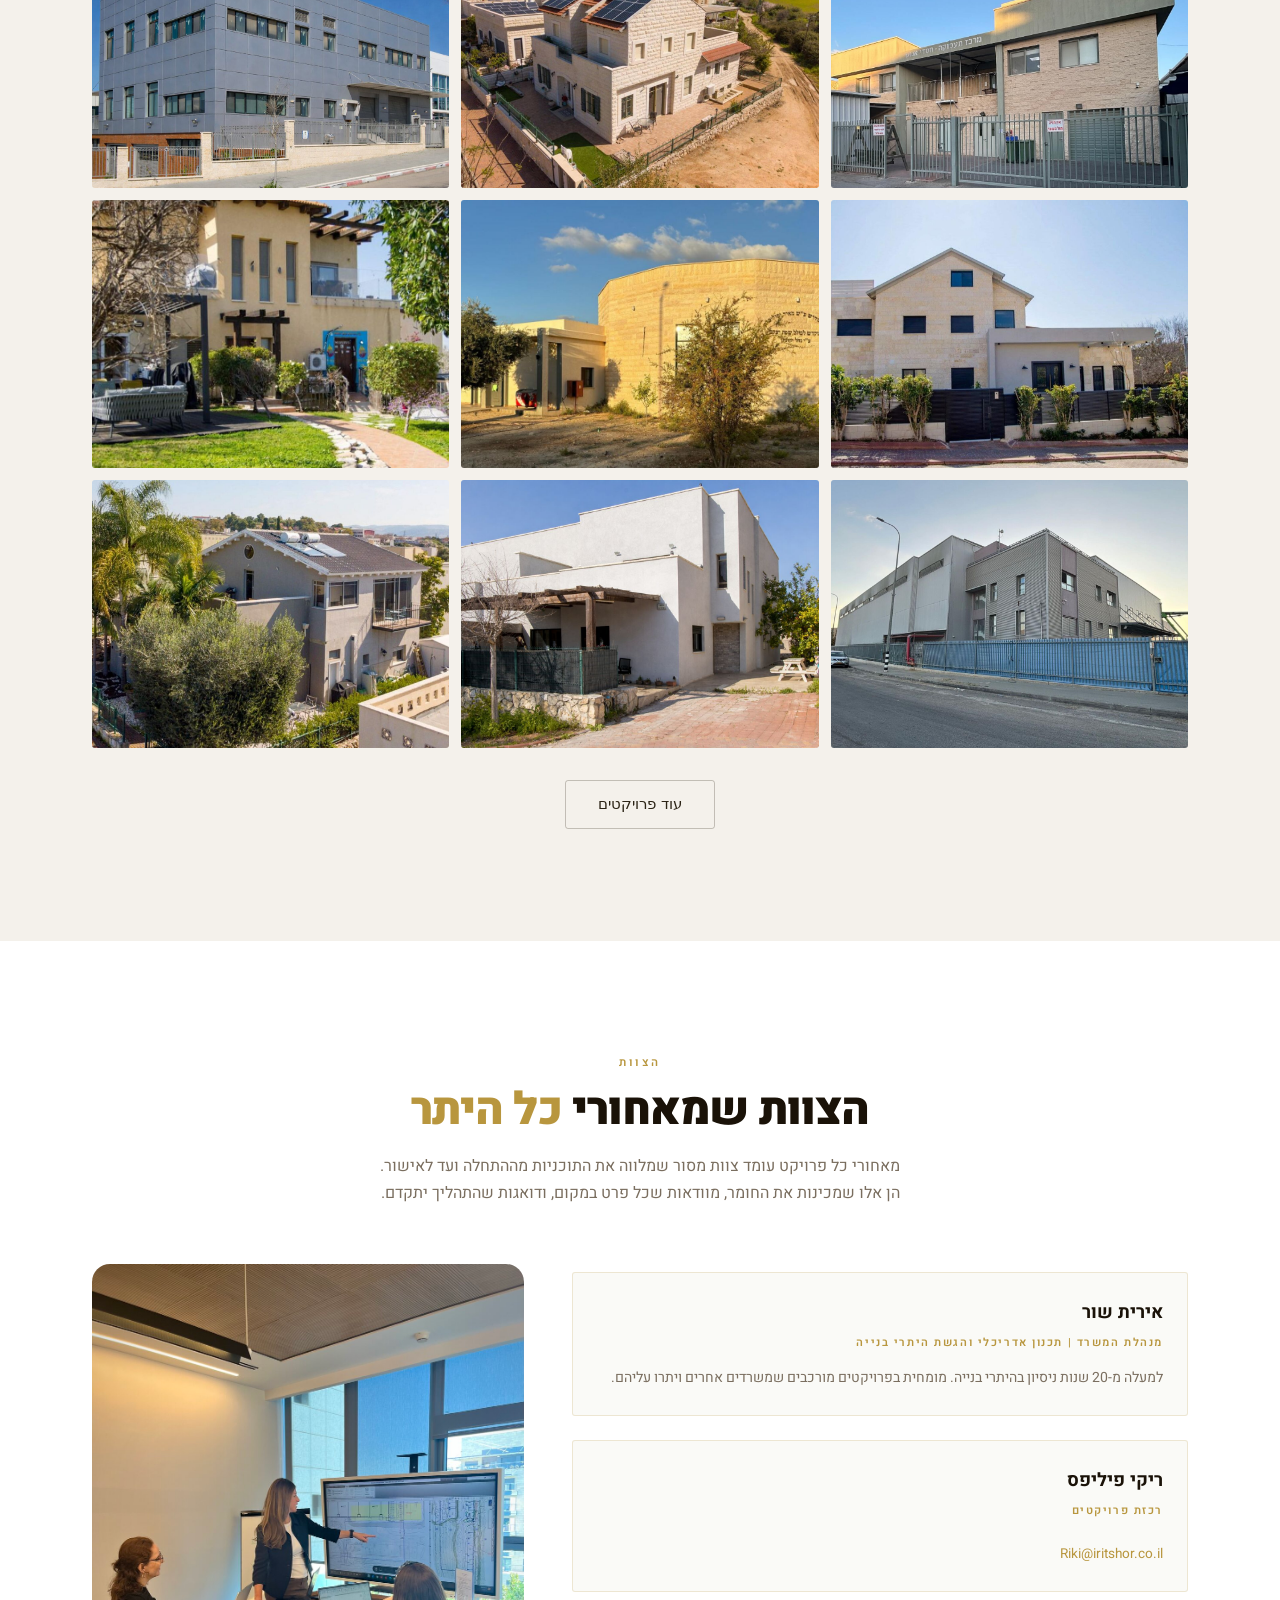
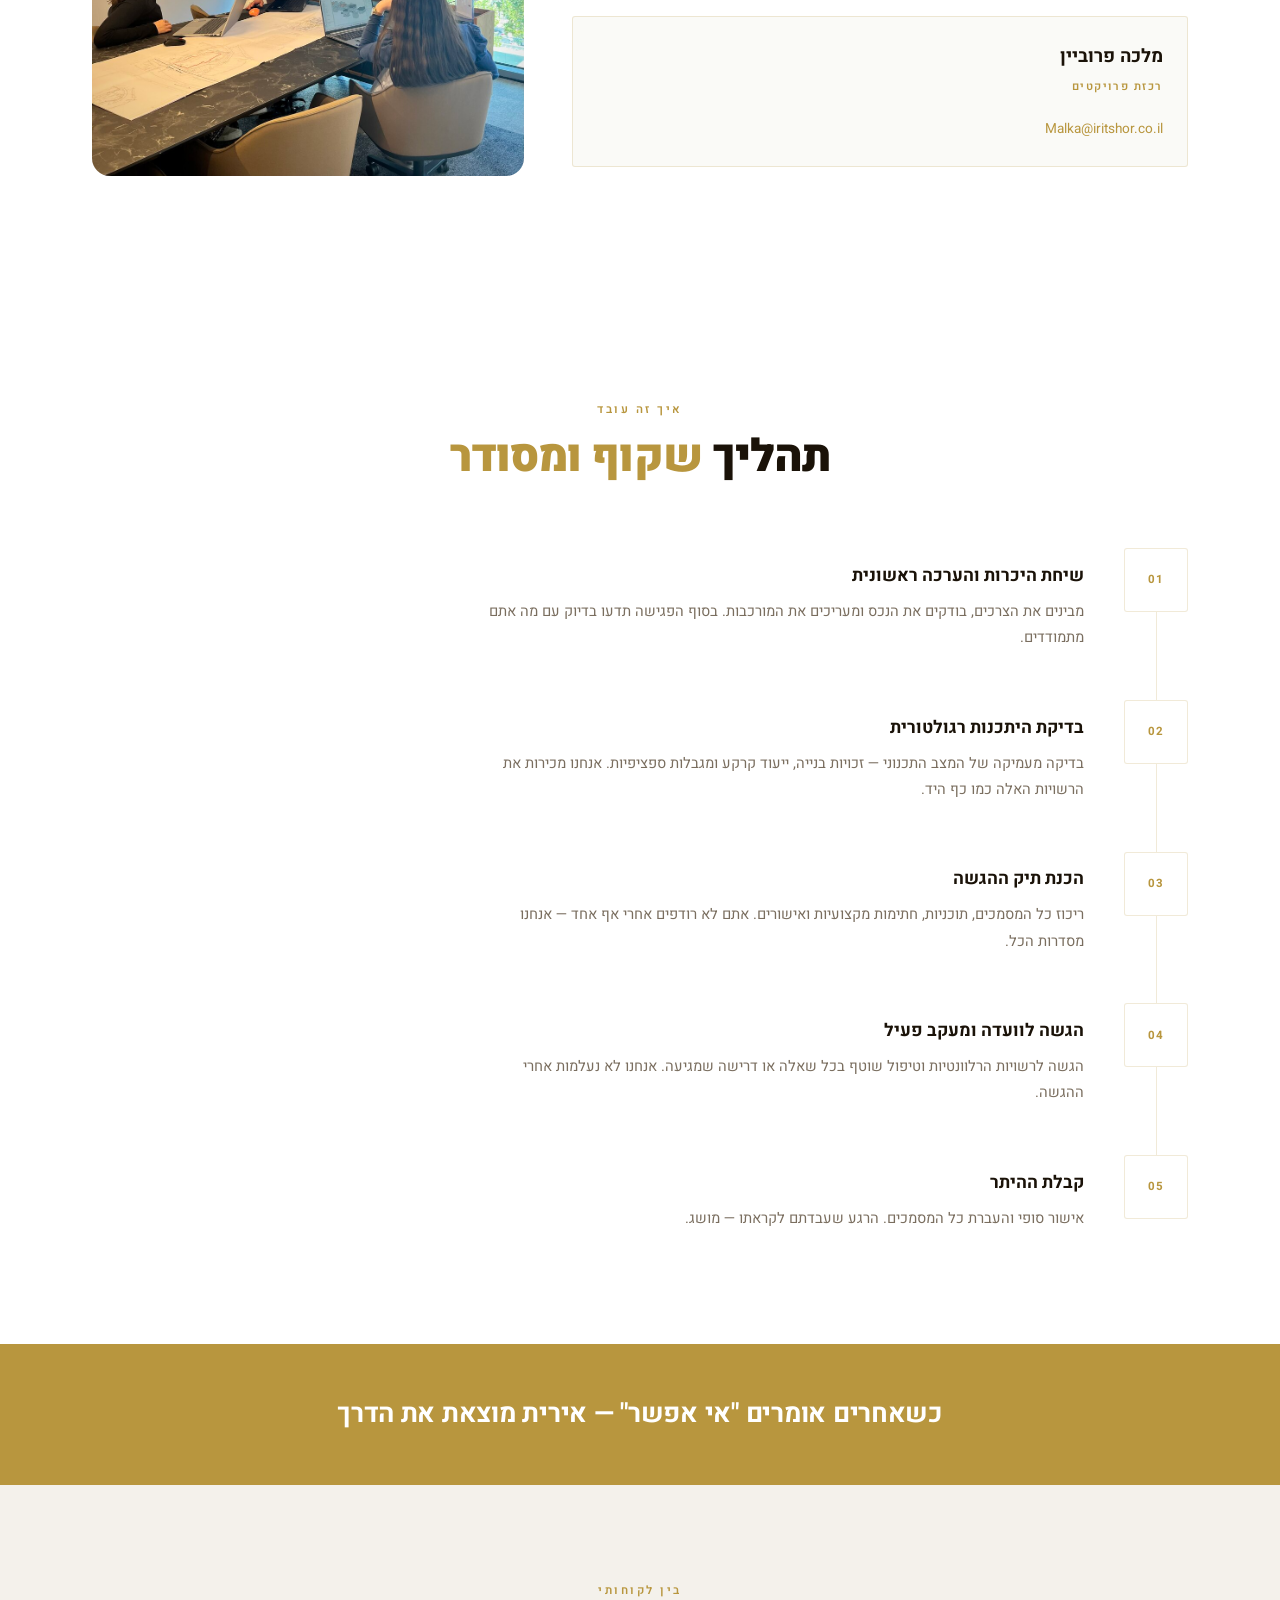
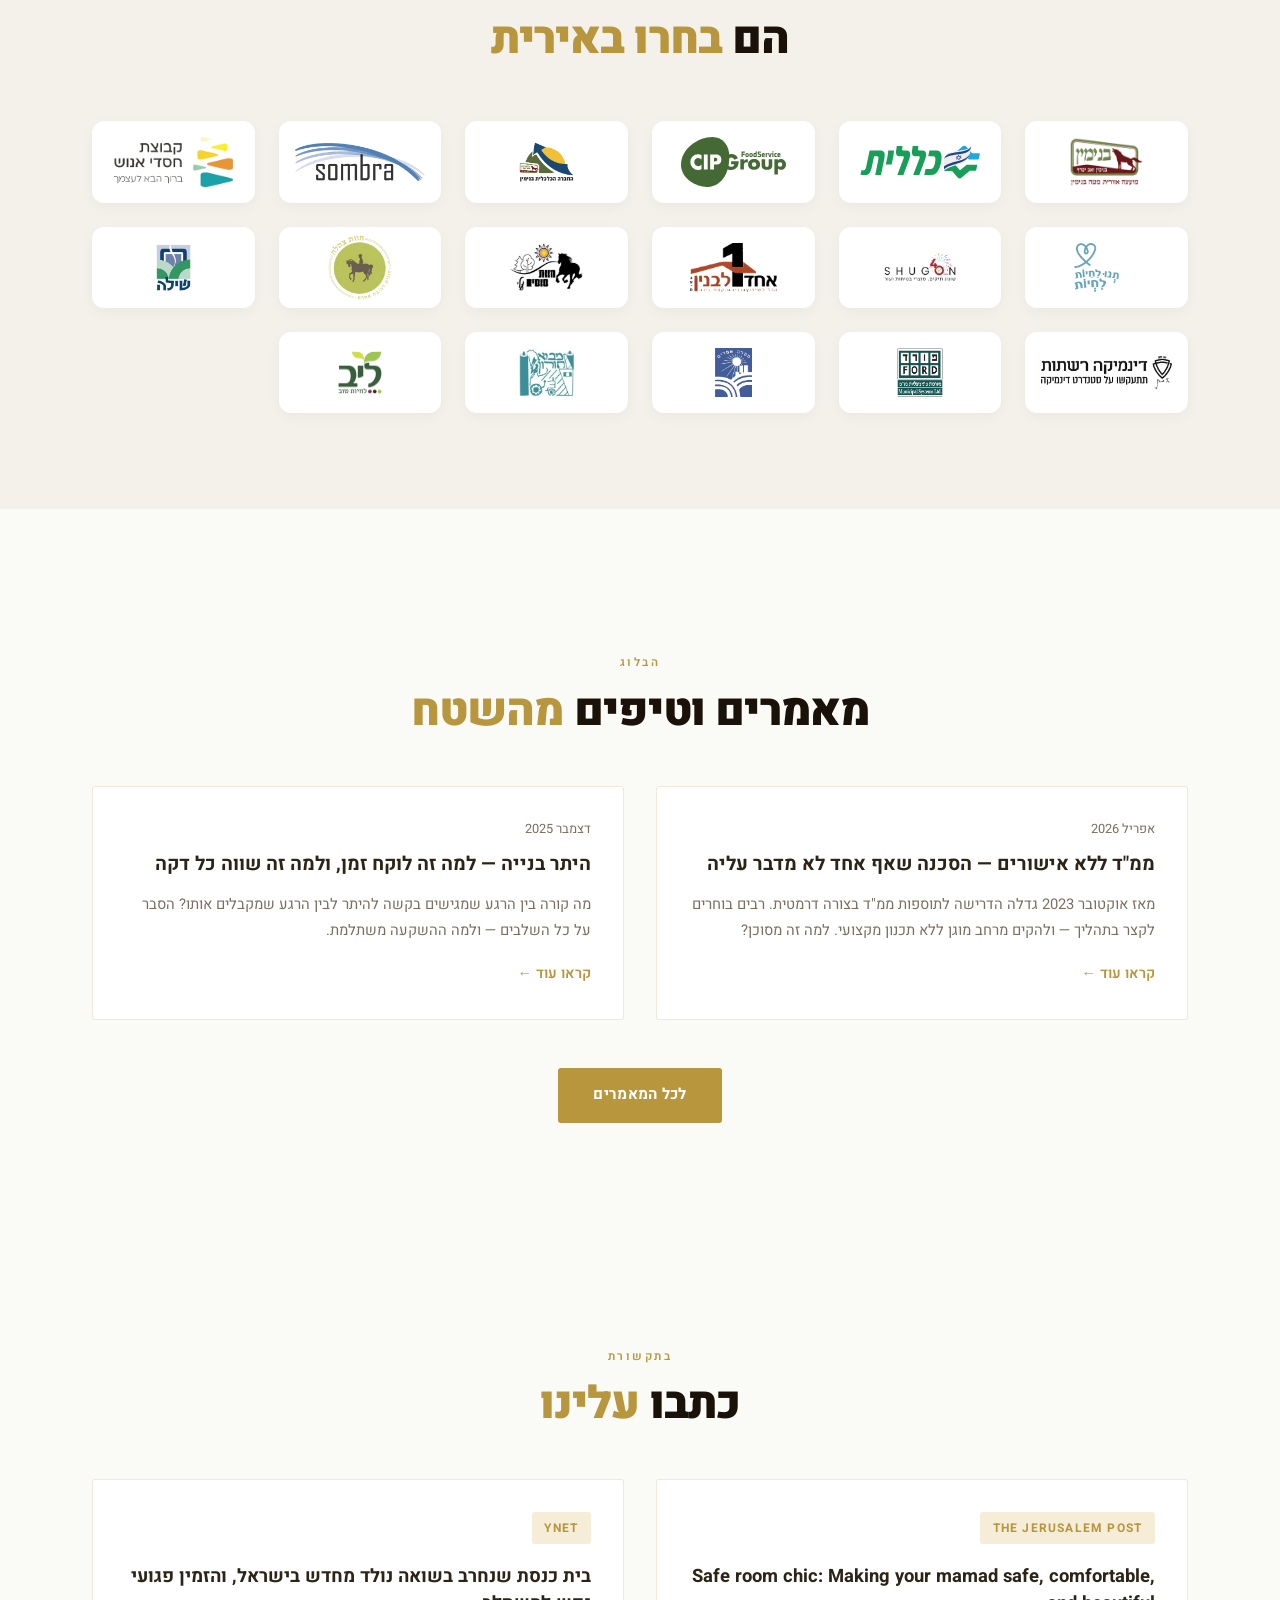
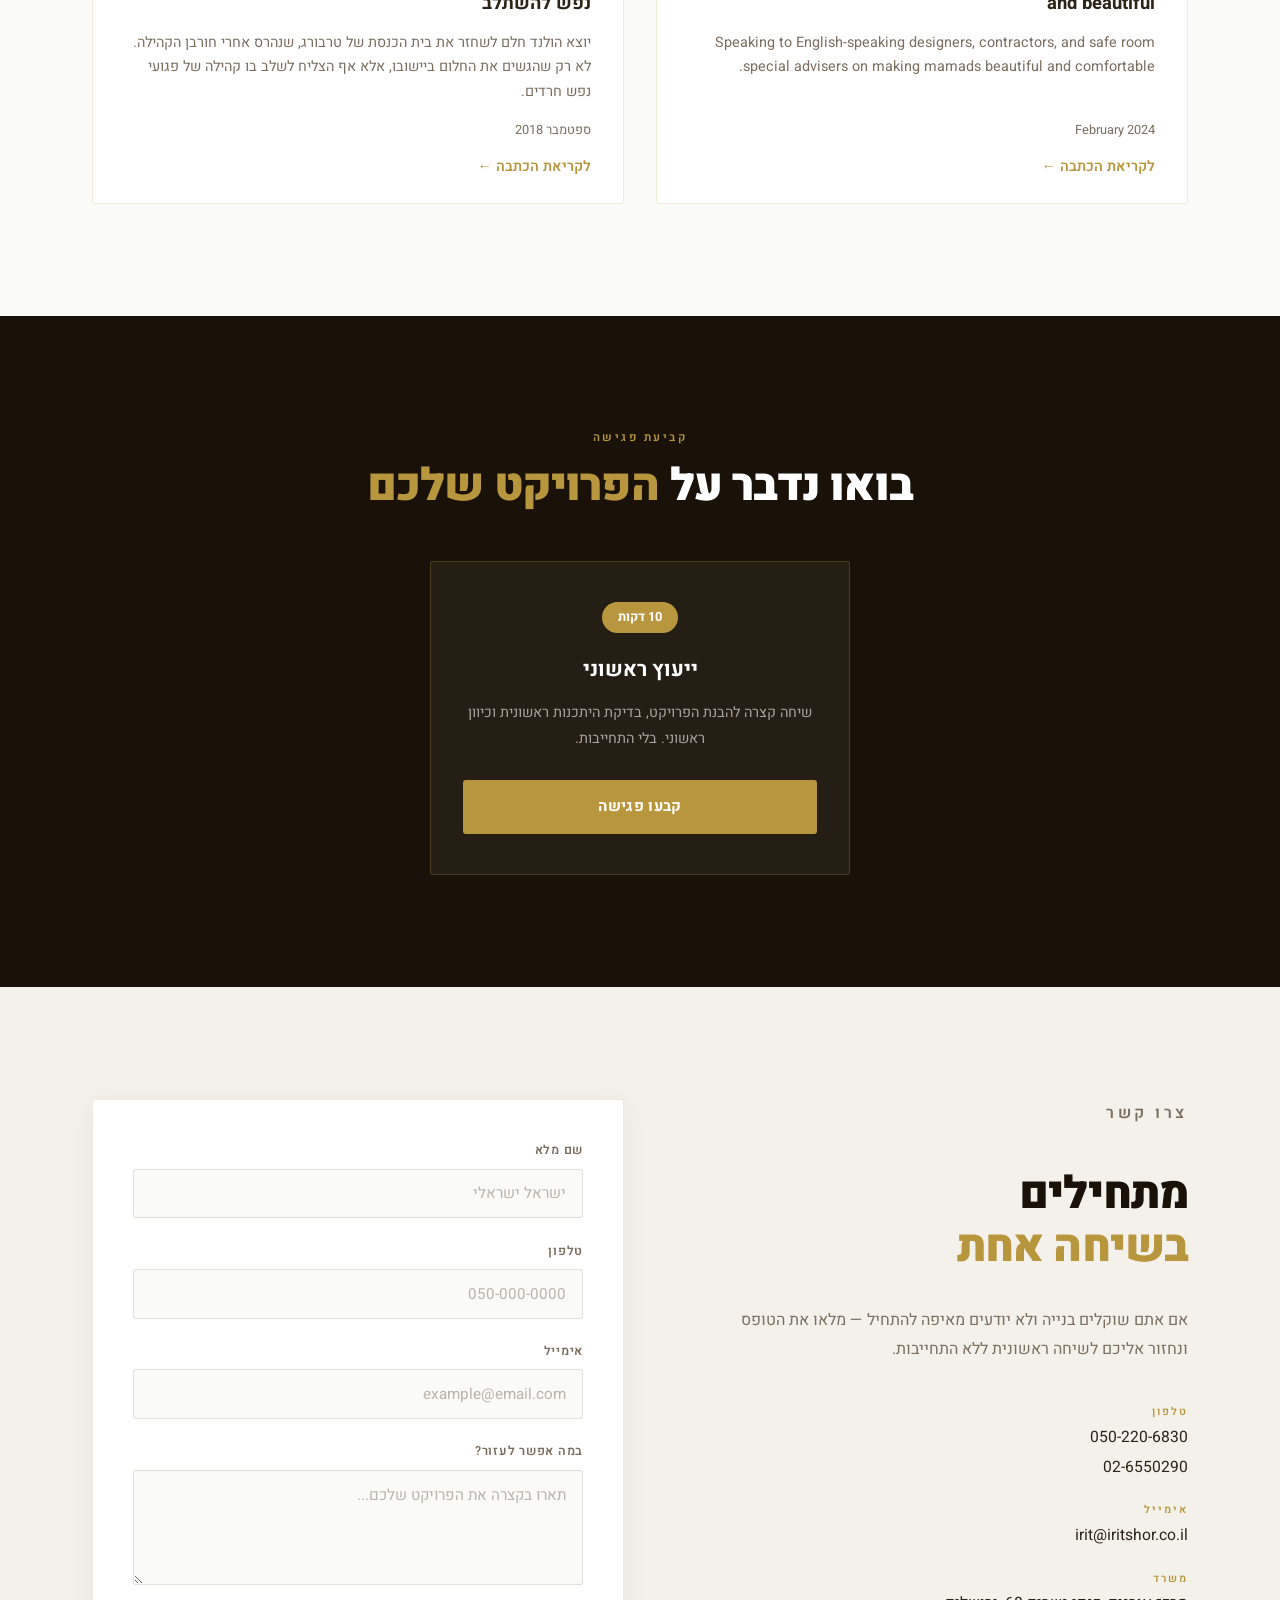
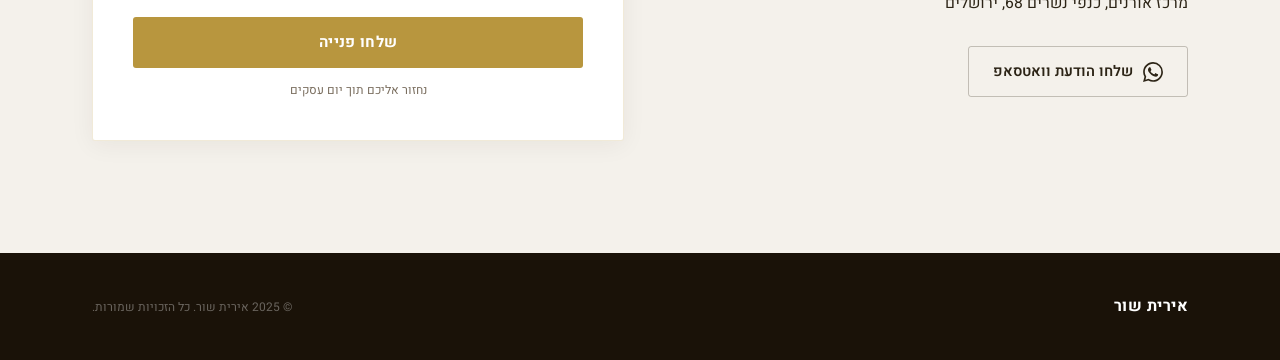
==== commit 932e9f33: "Vary blog post dates across 2025-2026 so the feed doesn't look like all posts went up the same month" ====
--- a/index.html
+++ b/index.html
@@ -442,7 +442,7 @@
 
         <a href="blog-post-1.html" class="blog-card">
           <div class="blog-card-body">
-            <span class="blog-date">אפריל 2025</span>
+            <span class="blog-date">אפריל 2026</span>
             <h3 class="blog-card-title">ממ"ד ללא אישורים — הסכנה שאף אחד לא מדבר עליה</h3>
             <p class="blog-card-excerpt">מאז אוקטובר 2023 גדלה הדרישה לתוספות ממ"ד בצורה דרמטית. רבים בוחרים לקצר בתהליך — ולהקים מרחב מוגן ללא תכנון מקצועי. למה זה מסוכן?</p>
             <span class="blog-read-more">קראו עוד &larr;</span>
@@ -451,7 +451,7 @@
 
         <a href="blog-post-3.html" class="blog-card">
           <div class="blog-card-body">
-            <span class="blog-date">אפריל 2025</span>
+            <span class="blog-date">דצמבר 2025</span>
             <h3 class="blog-card-title">היתר בנייה — למה זה לוקח זמן, ולמה זה שווה כל דקה</h3>
             <p class="blog-card-excerpt">מה קורה בין הרגע שמגישים בקשה להיתר לבין הרגע שמקבלים אותו? הסבר על כל השלבים — ולמה ההשקעה משתלמת.</p>
             <span class="blog-read-more">קראו עוד &larr;</span>
--- a/style.css
+++ b/style.css
@@ -569,6 +569,9 @@
   object-fit: contain;
   margin: auto;
   display: block;
+}
+.client-logo img[src*="zahala"] {
+  transform: scale(1.3);
 }
 .client-logo.client-text {
   font-weight: 700;
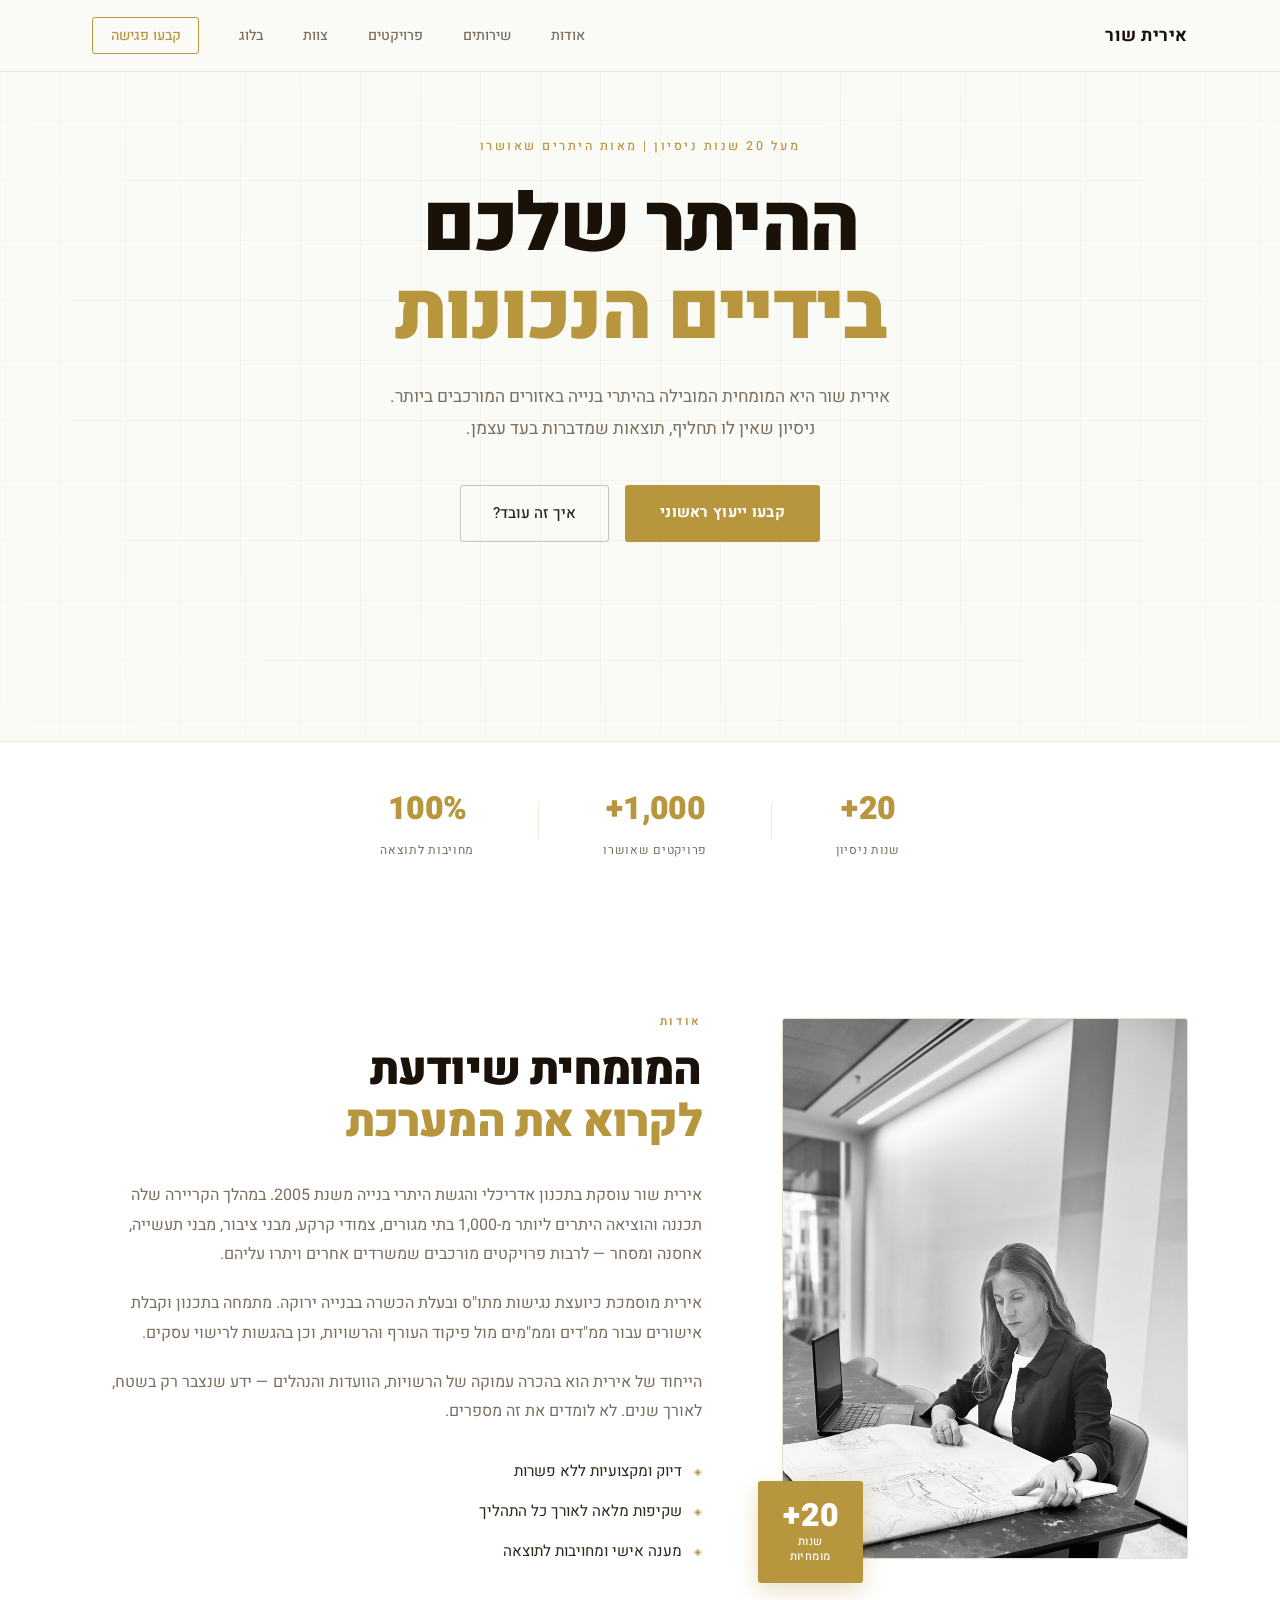
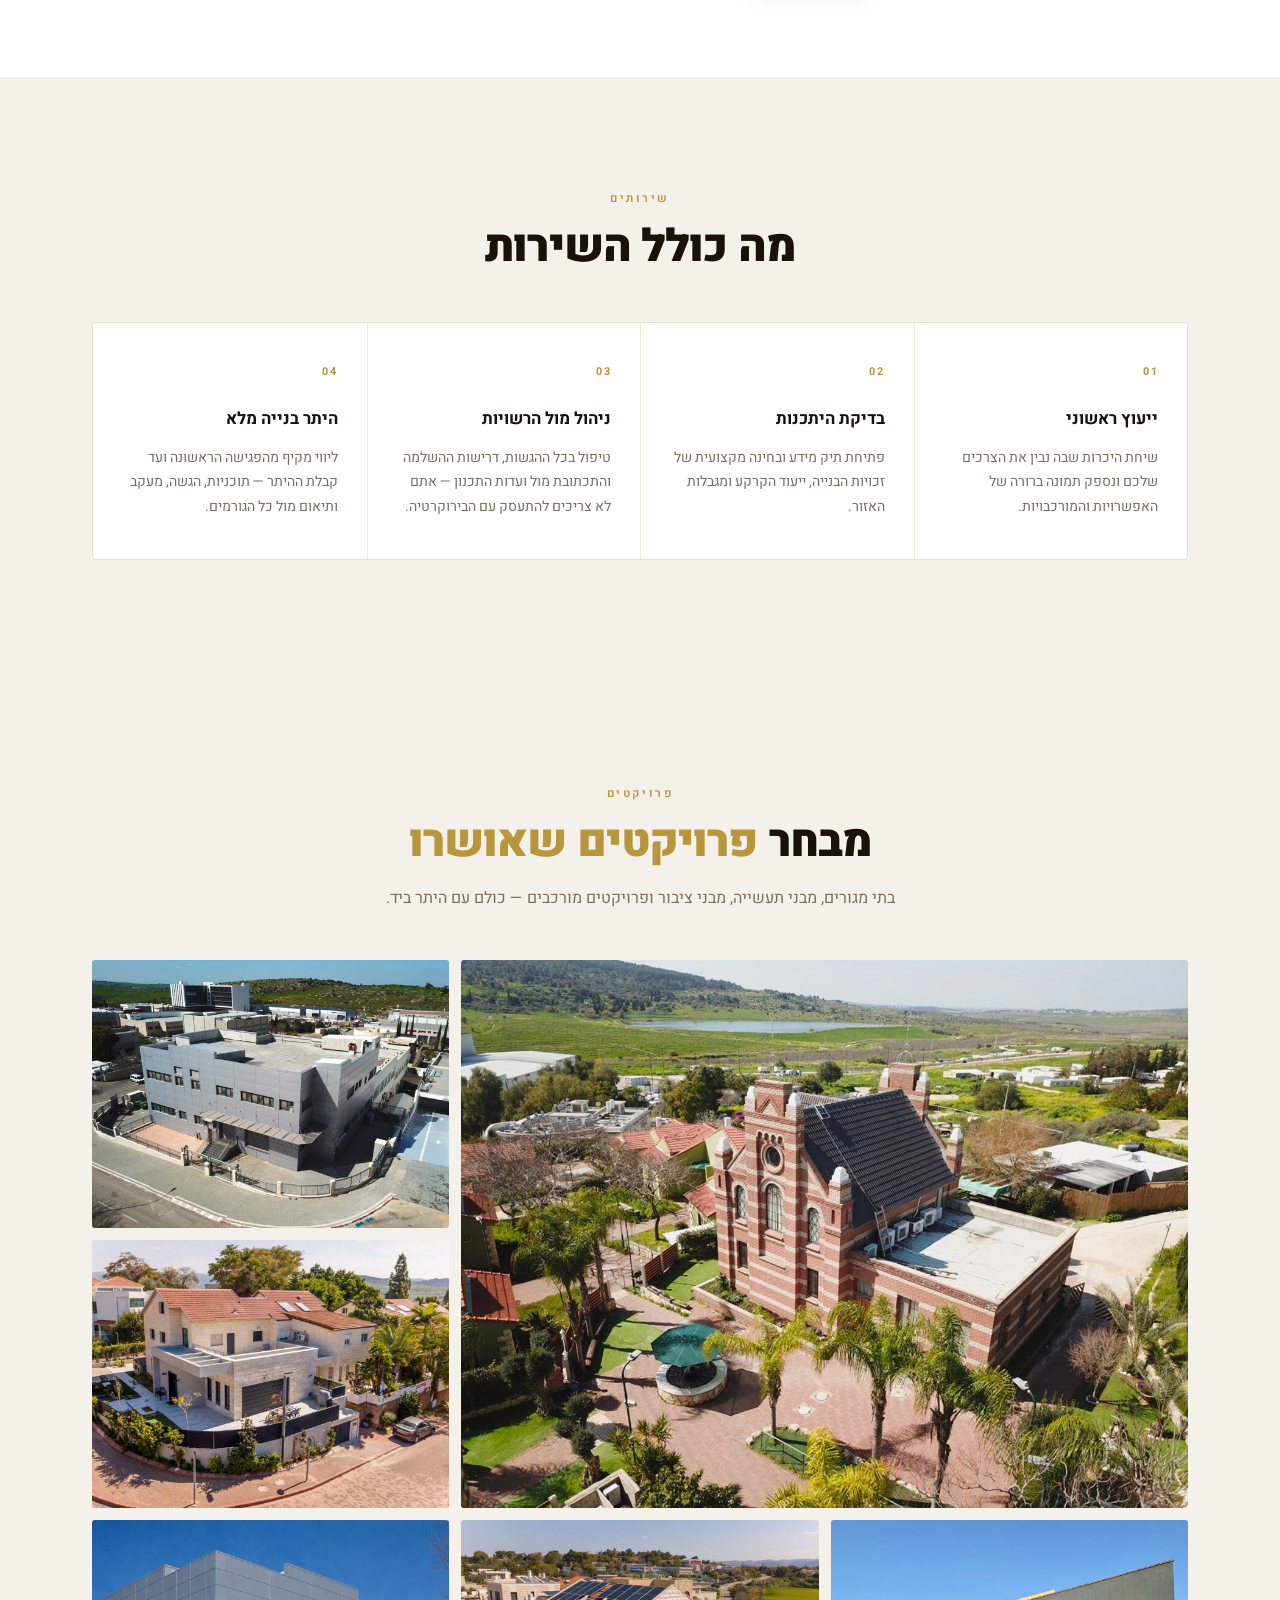
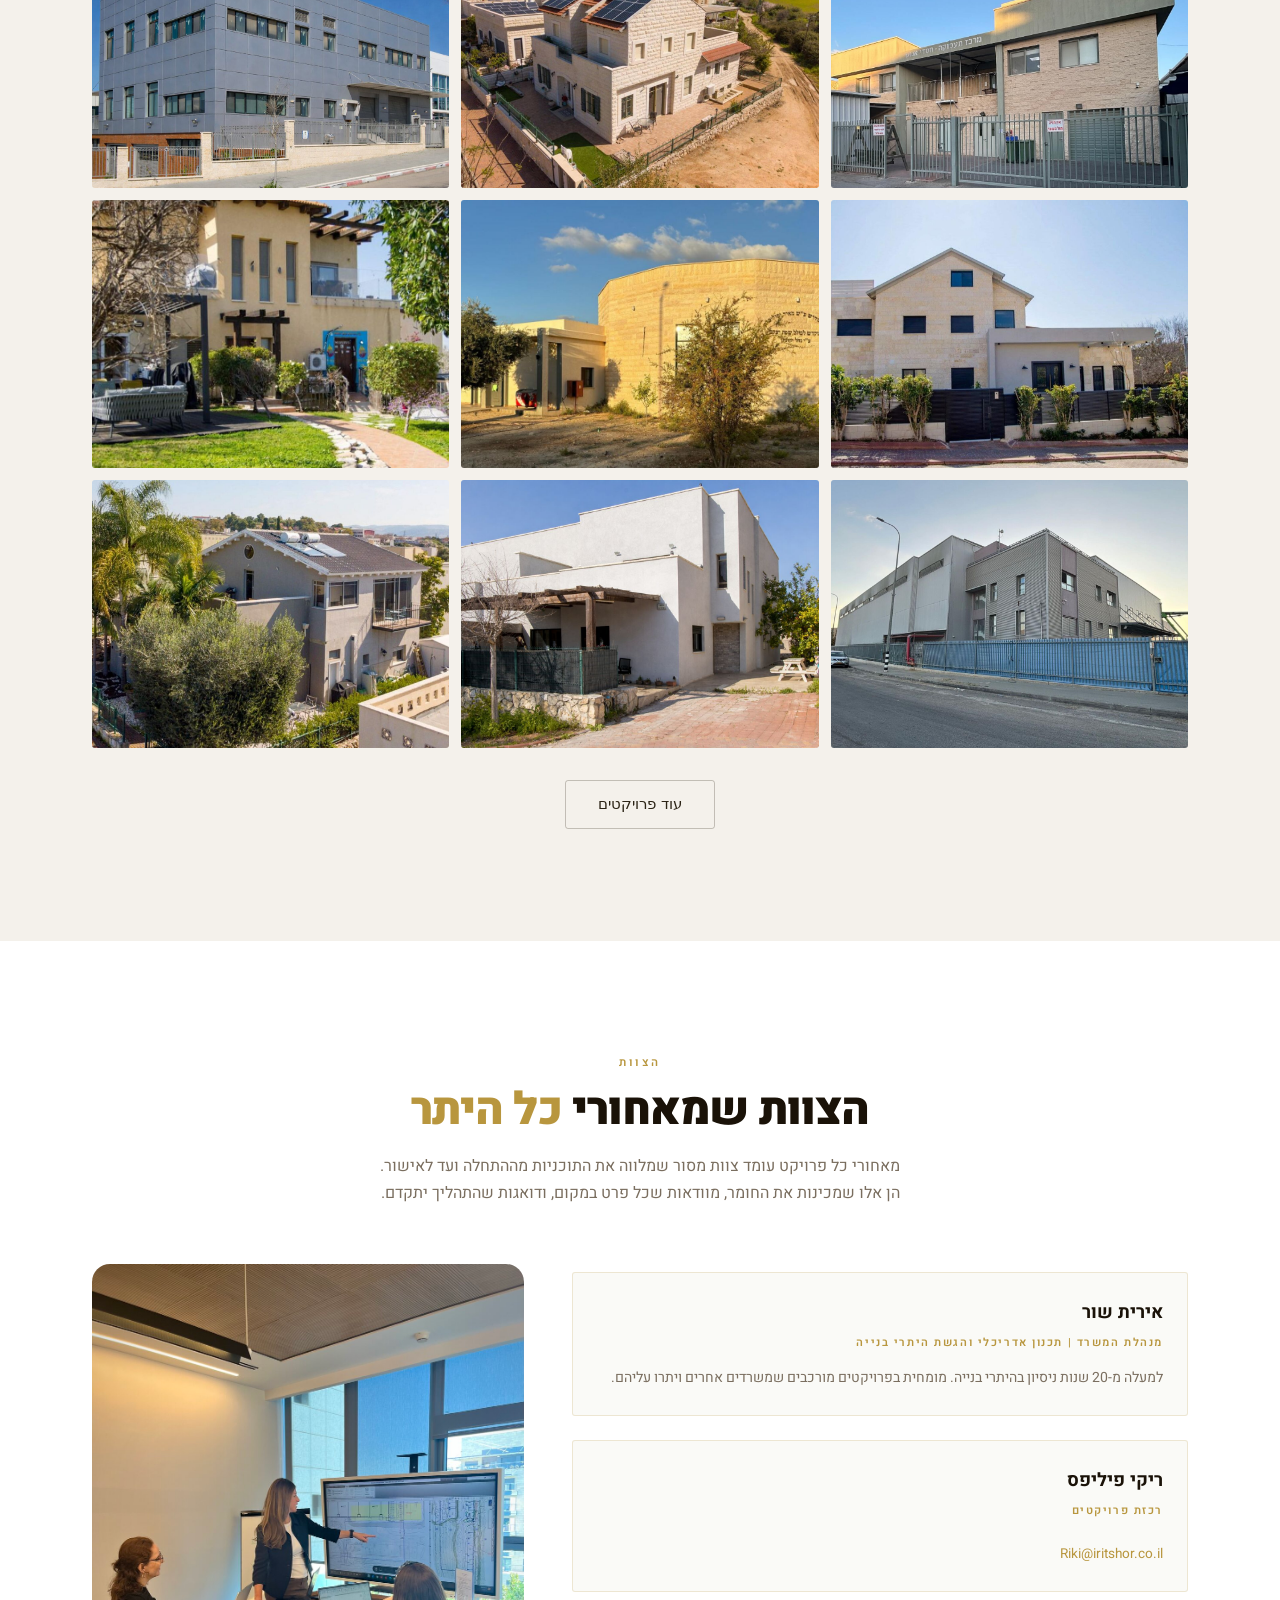
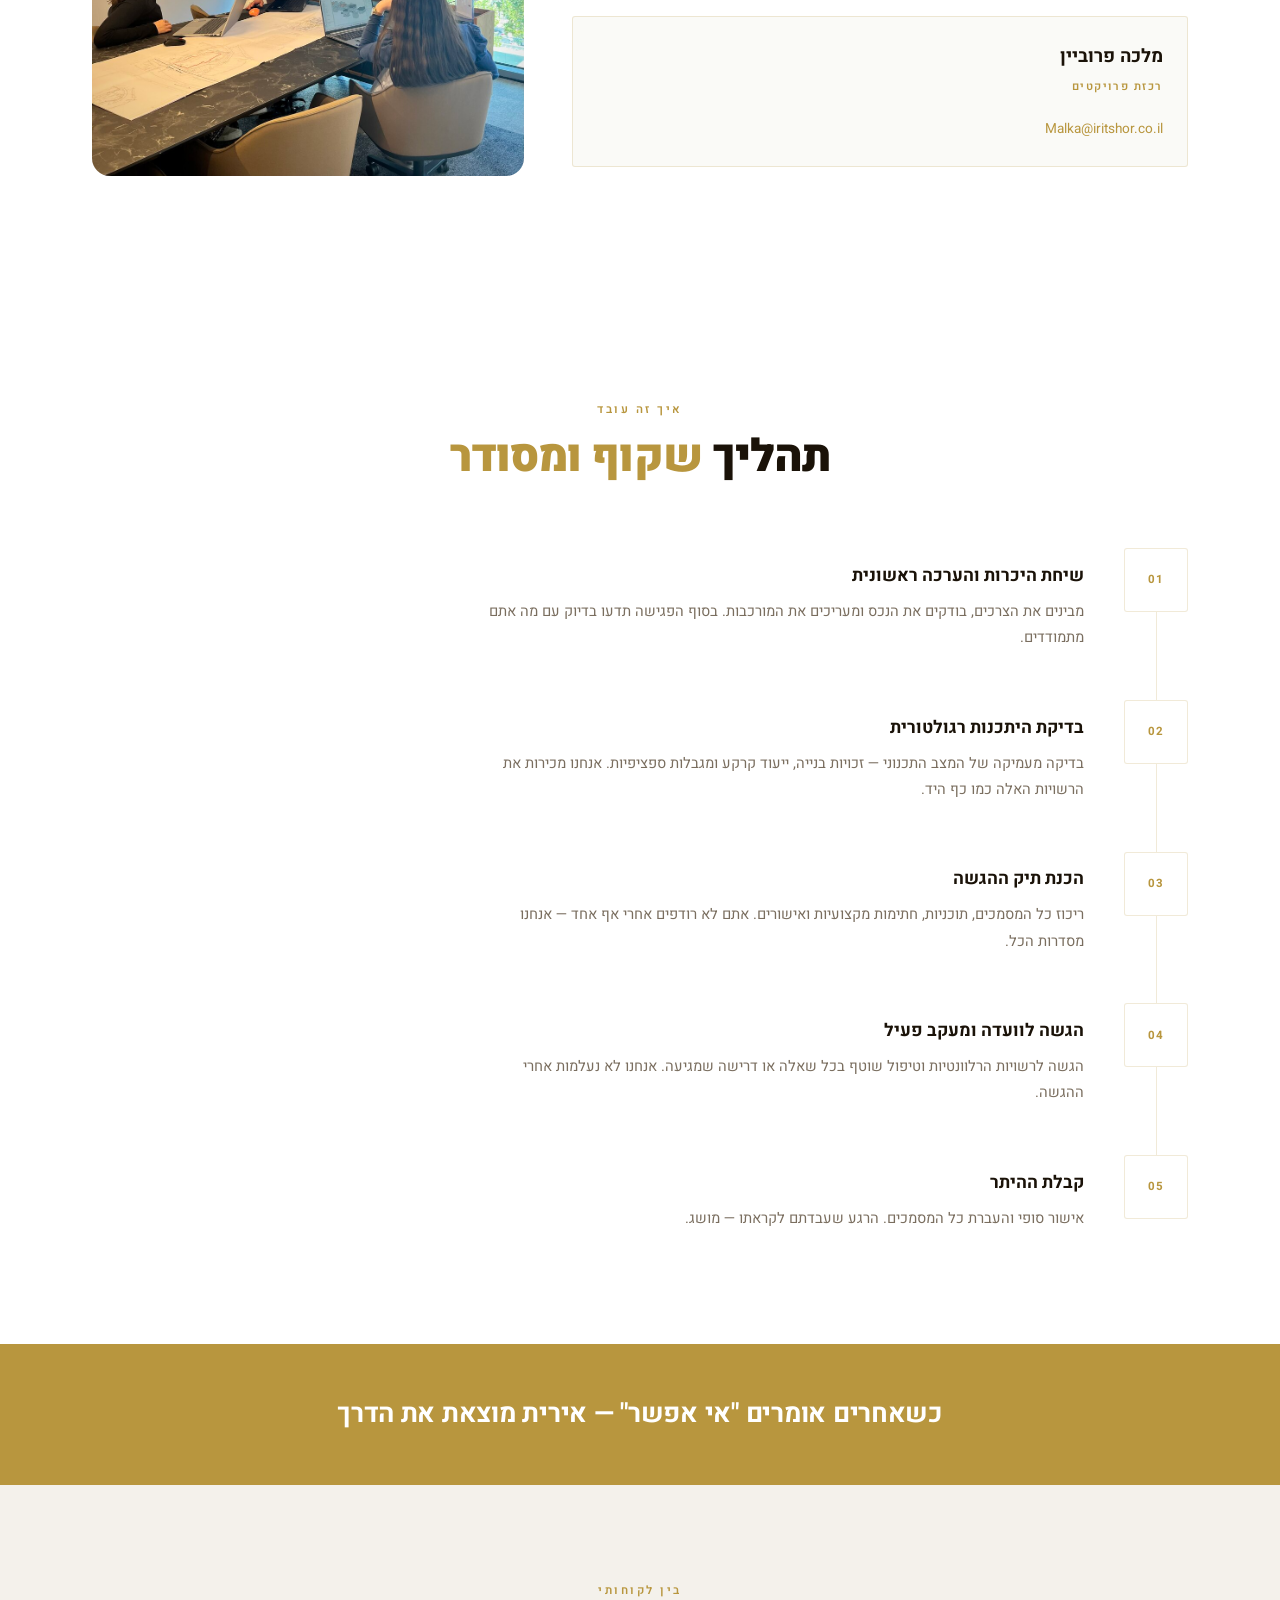
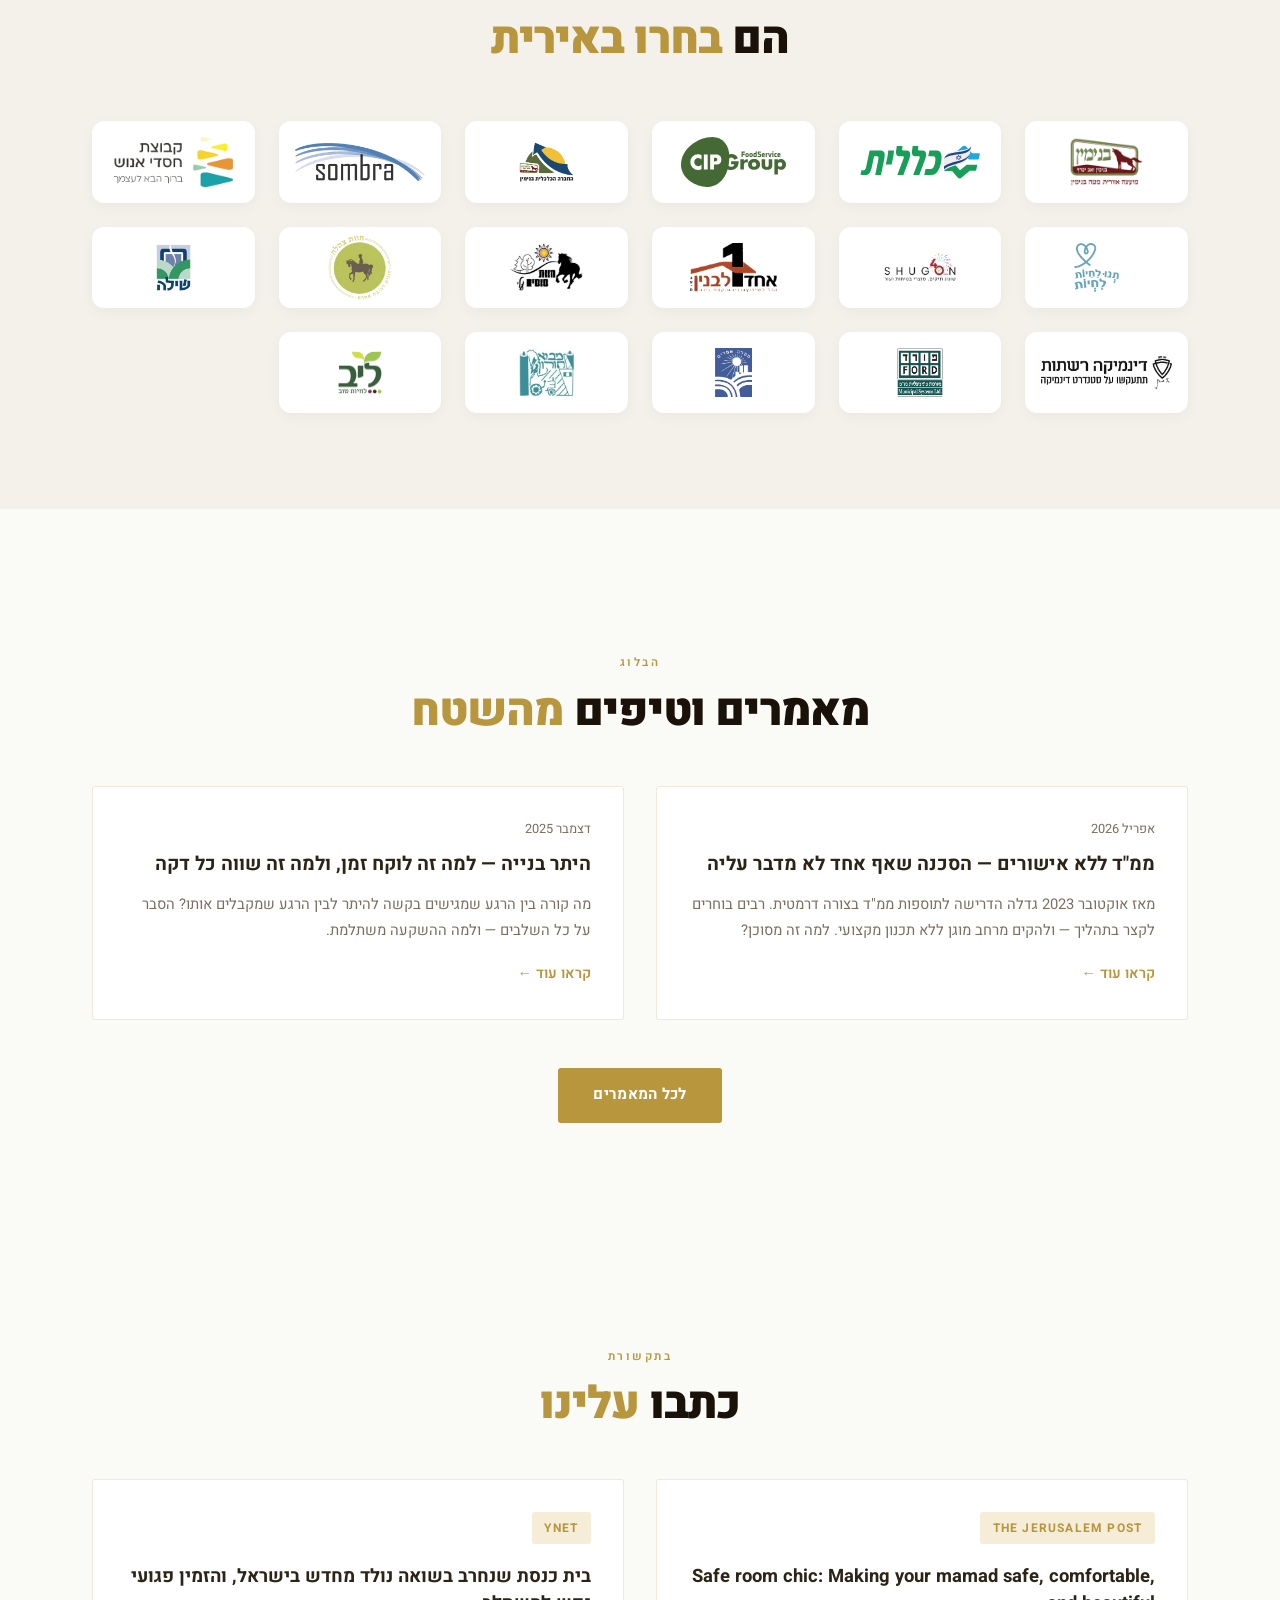
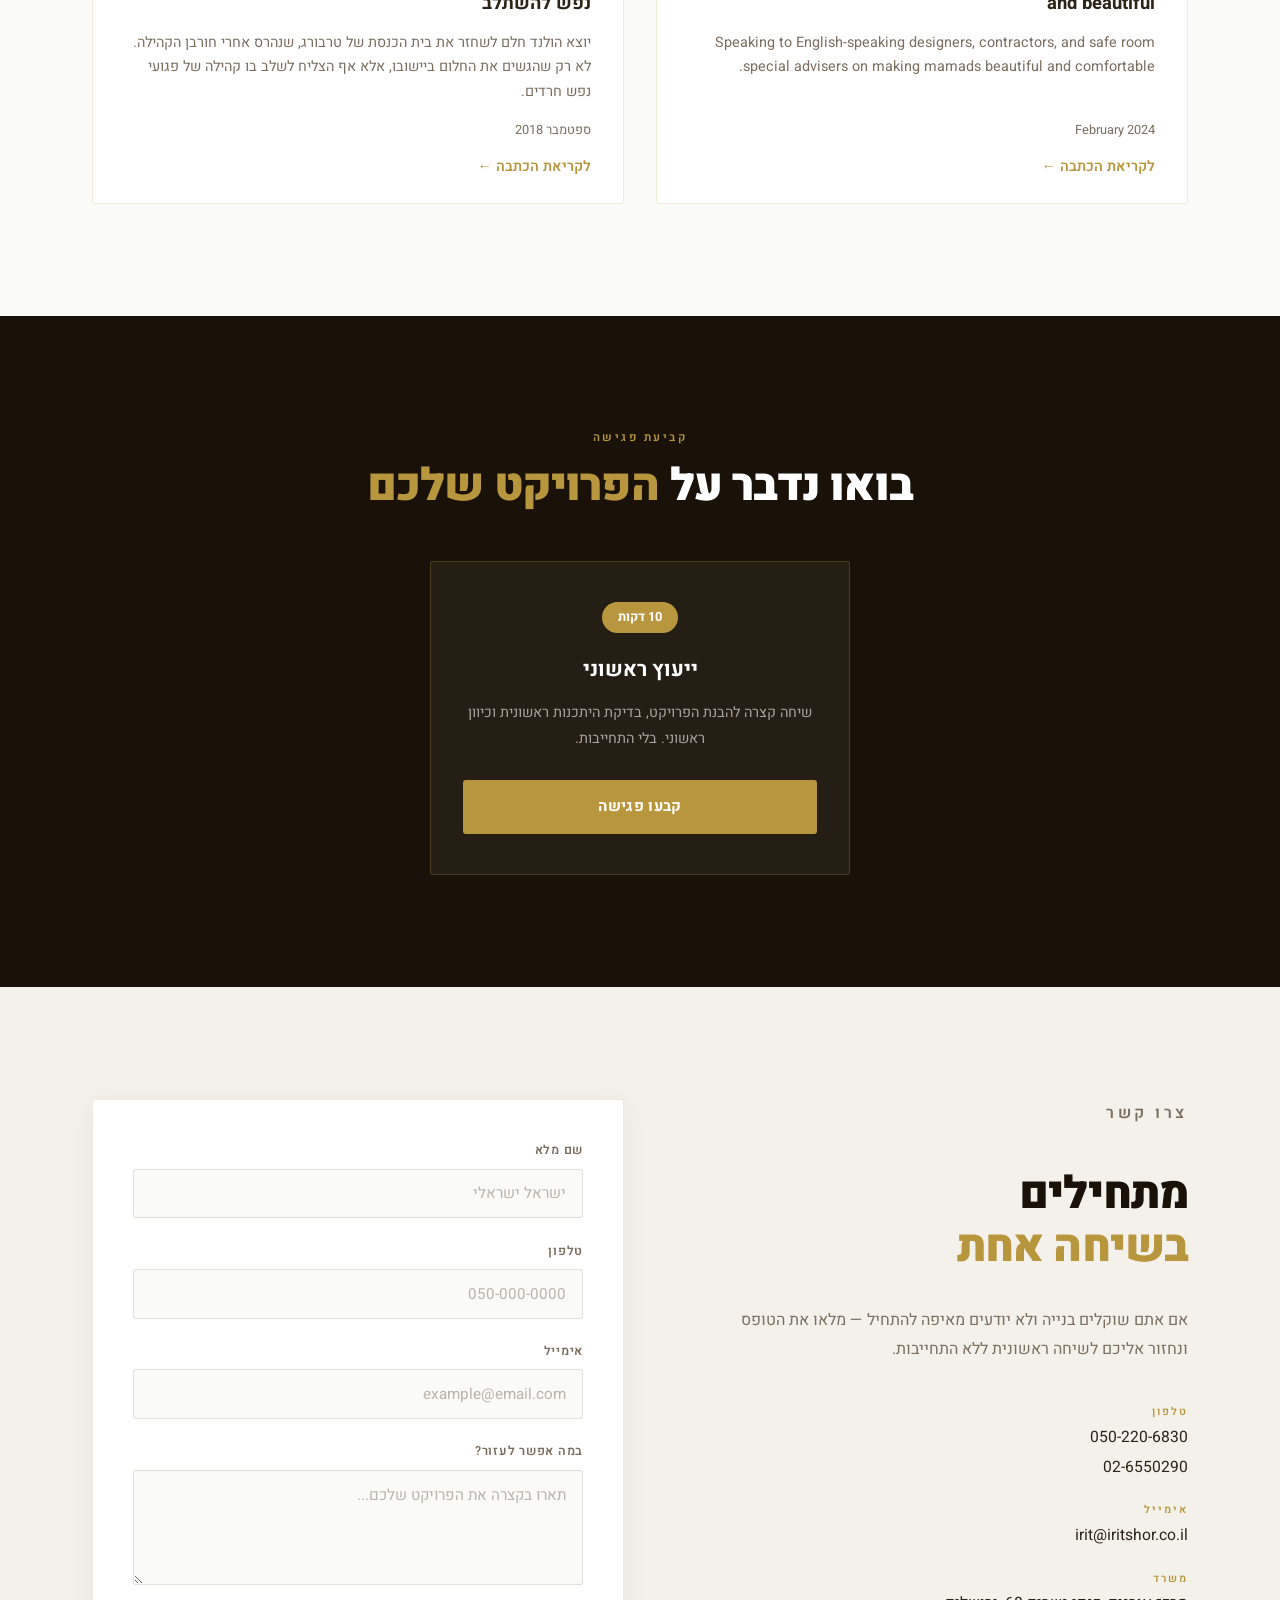
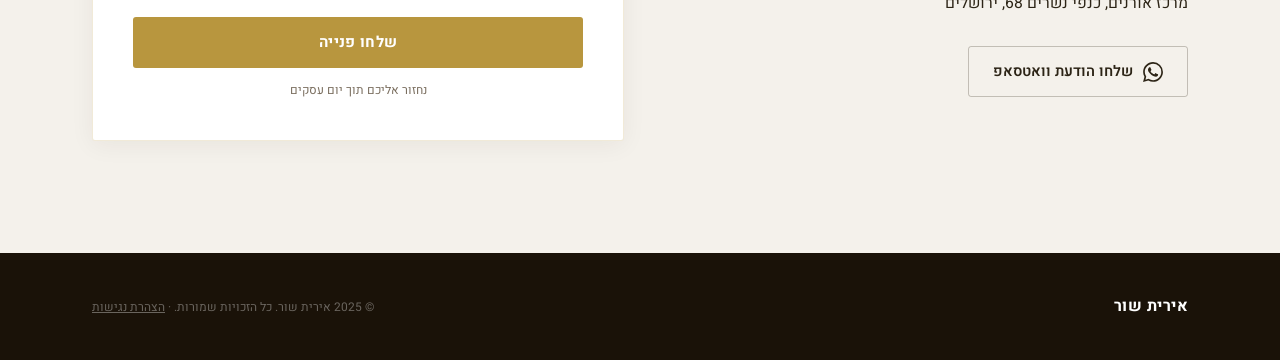
==== commit 7c018c98: "נגישות: עמידה בת"י 5568 / WCAG 2.1 AA - דף הצהרת נגישות (negishut.html) כולל פרטי רכז נגישות - קישור" ====
--- a/index.html
+++ b/index.html
@@ -21,11 +21,13 @@
   <link rel="preconnect" href="https://fonts.gstatic.com" crossorigin />
   <link href="https://fonts.googleapis.com/css2?family=Heebo:wght@300;400;500;700;900&display=swap" rel="stylesheet" />
   <link rel="stylesheet" href="style.css" />
+  <link rel="stylesheet" href="a11y.css" />
   <link rel="icon" type="image/png" href="favicon-32.png" sizes="32x32" />
   <link rel="icon" type="image/png" href="favicon-256.png" sizes="256x256" />
   <link rel="apple-touch-icon" href="apple-touch-icon.png" />
 </head>
 <body>
+  <a href="#main-content" class="skip-link">דלג לתוכן הראשי</a>
 
   <!-- NAV -->
   <nav class="nav" id="nav">
@@ -44,6 +46,8 @@
       </ul>
     </div>
   </nav>
+
+  <main id="main-content" tabindex="-1">
 
   <!-- HERO -->
   <section class="hero">
@@ -573,13 +577,15 @@
   </section>
 
   <!-- FOOTER -->
+  </main>
+
   <footer class="footer">
     <div class="container">
       <div class="footer-inner">
         <div class="footer-brand">
           <span class="footer-name">אירית שור</span>
         </div>
-        <p class="footer-copy">© 2025 אירית שור. כל הזכויות שמורות.</p>
+        <p class="footer-copy">© 2025 אירית שור. כל הזכויות שמורות. · <a href="negishut.html" style="color:inherit;text-decoration:underline;">הצהרת נגישות</a></p>
       </div>
     </div>
   </footer>
--- a/a11y.css
+++ b/a11y.css
@@ -0,0 +1,5 @@
+/* ===== Accessibility (WCAG 2.1 AA / ת"י 5568) ===== */
+.sr-only{position:absolute;width:1px;height:1px;padding:0;margin:-1px;overflow:hidden;clip:rect(0,0,0,0);white-space:nowrap;border:0}
+.skip-link{position:absolute;right:8px;top:-48px;z-index:3000;background:#1a1a2e;color:#fff;padding:10px 18px;border-radius:0 0 8px 8px;text-decoration:none;font-weight:700;transition:top .2s ease}
+.skip-link:focus{top:0;outline:3px solid #ffd166}
+a:focus-visible,button:focus-visible,input:focus-visible,textarea:focus-visible,select:focus-visible{outline:3px solid #ffd166;outline-offset:2px}
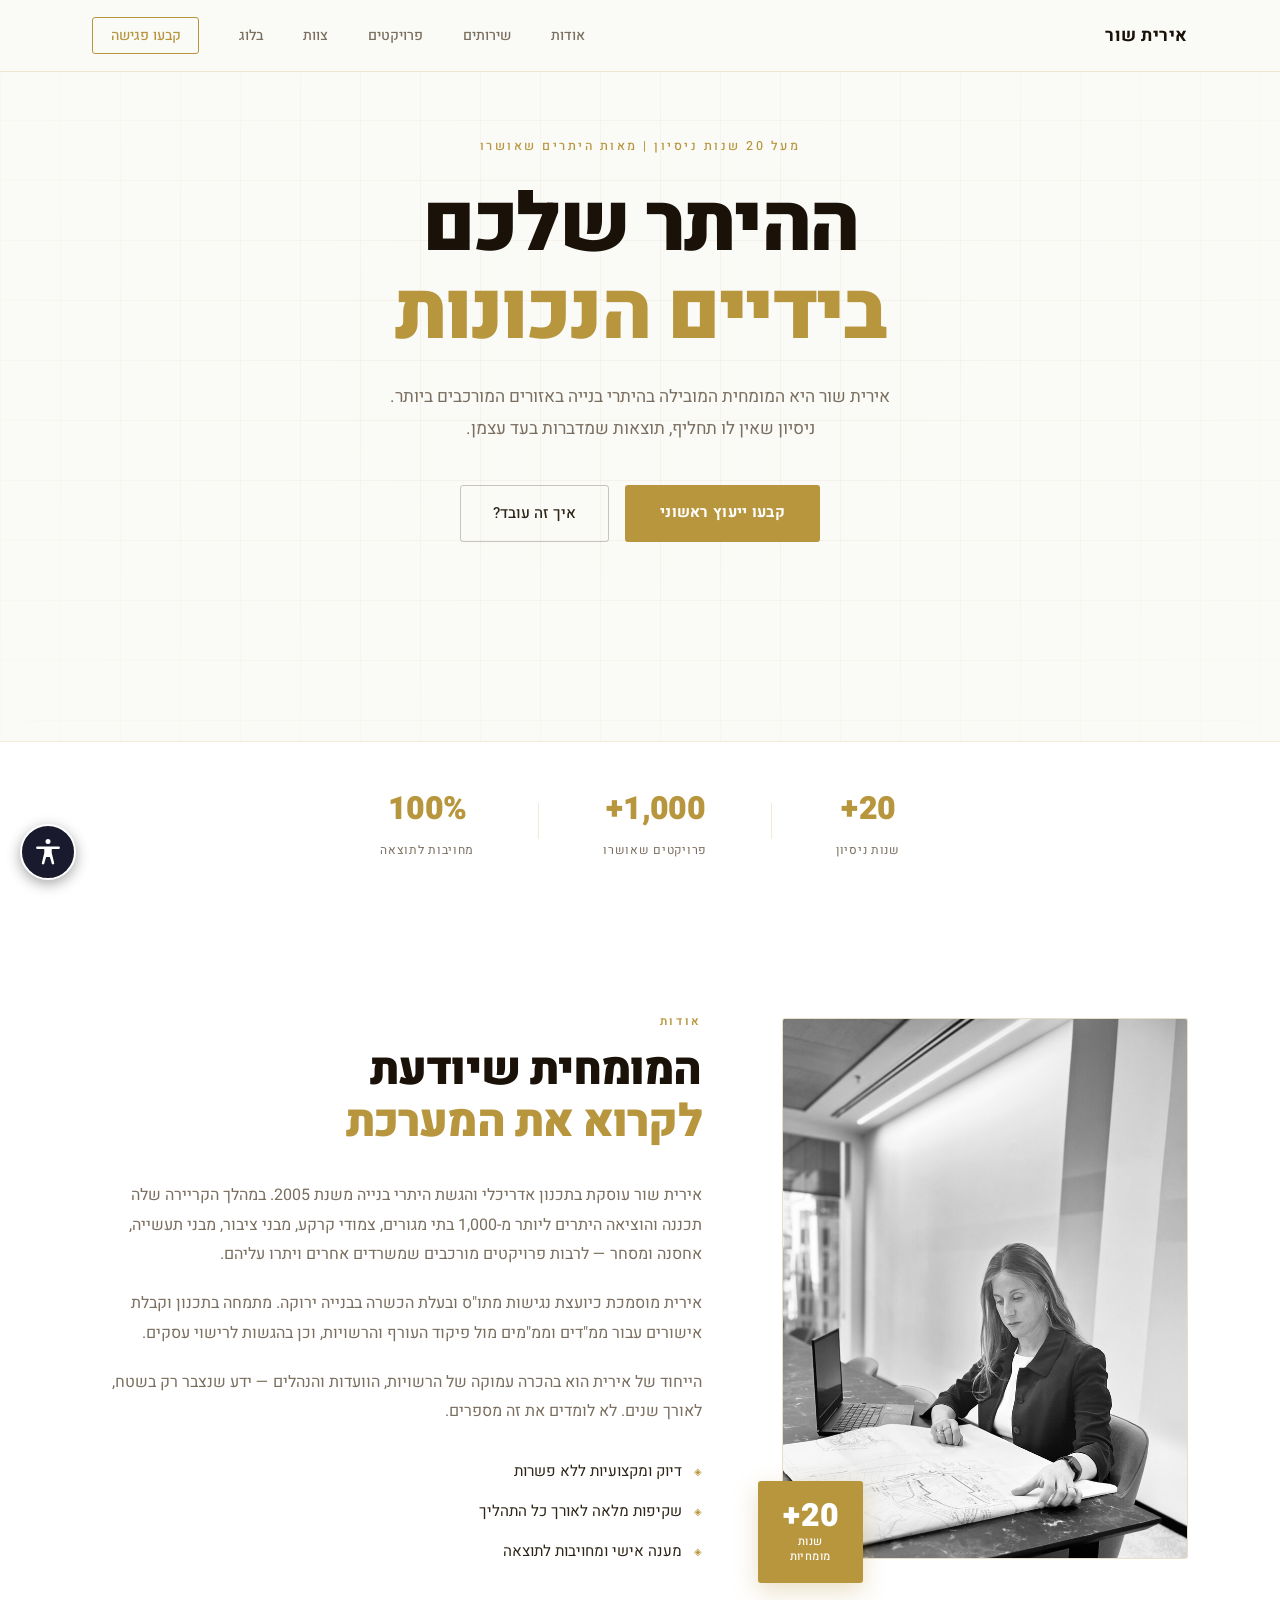
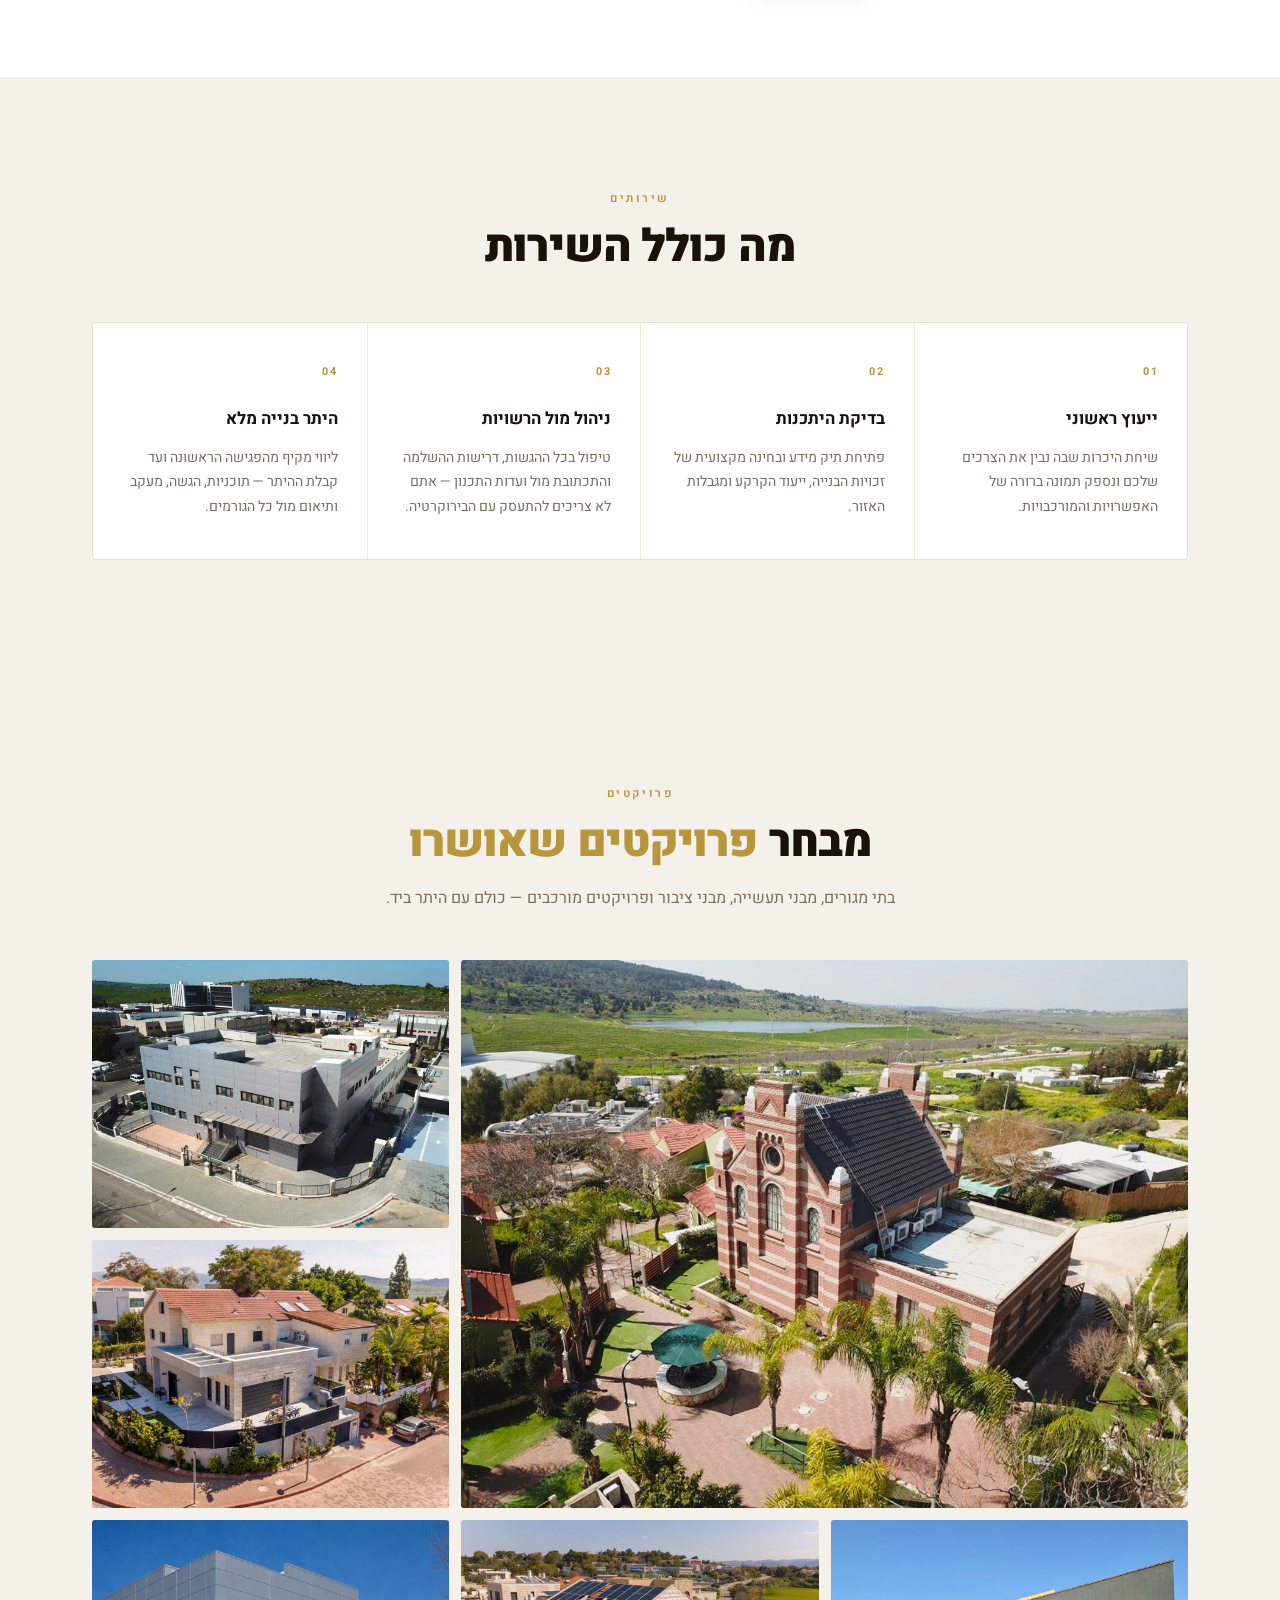
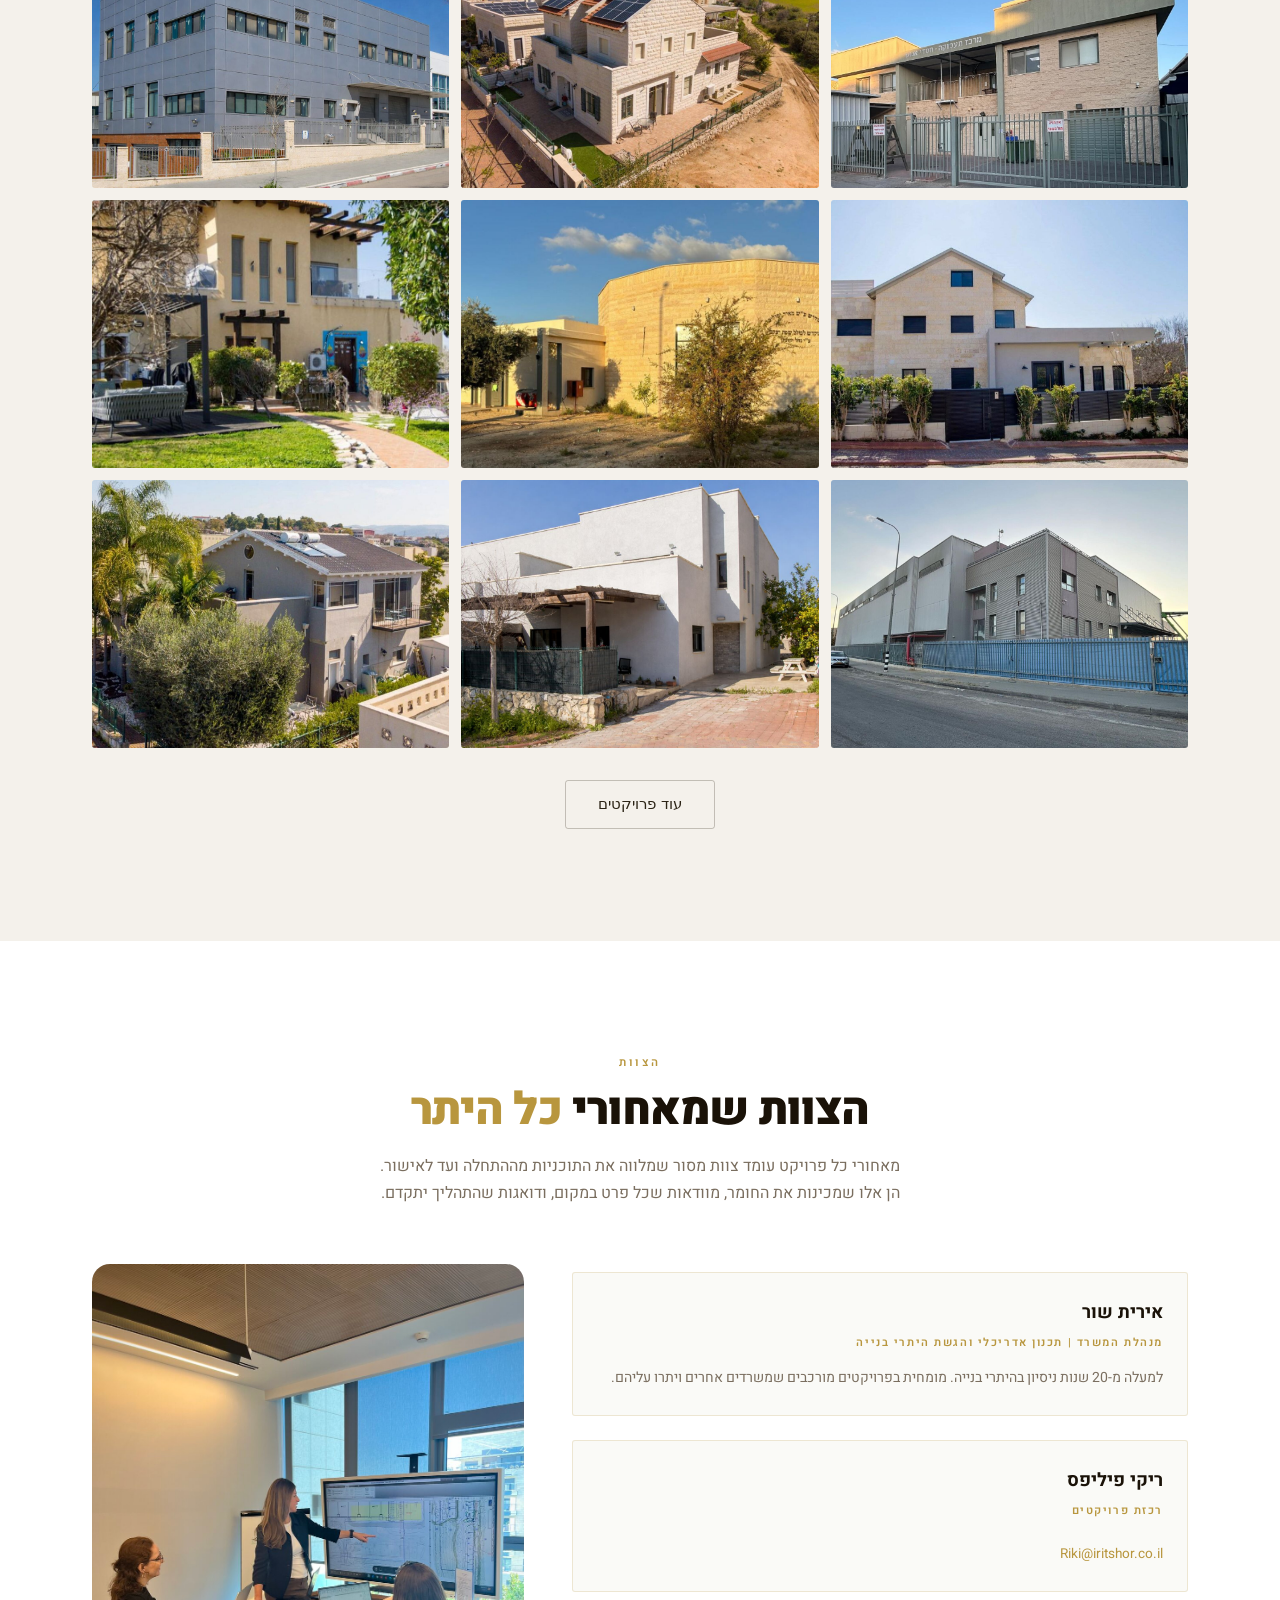
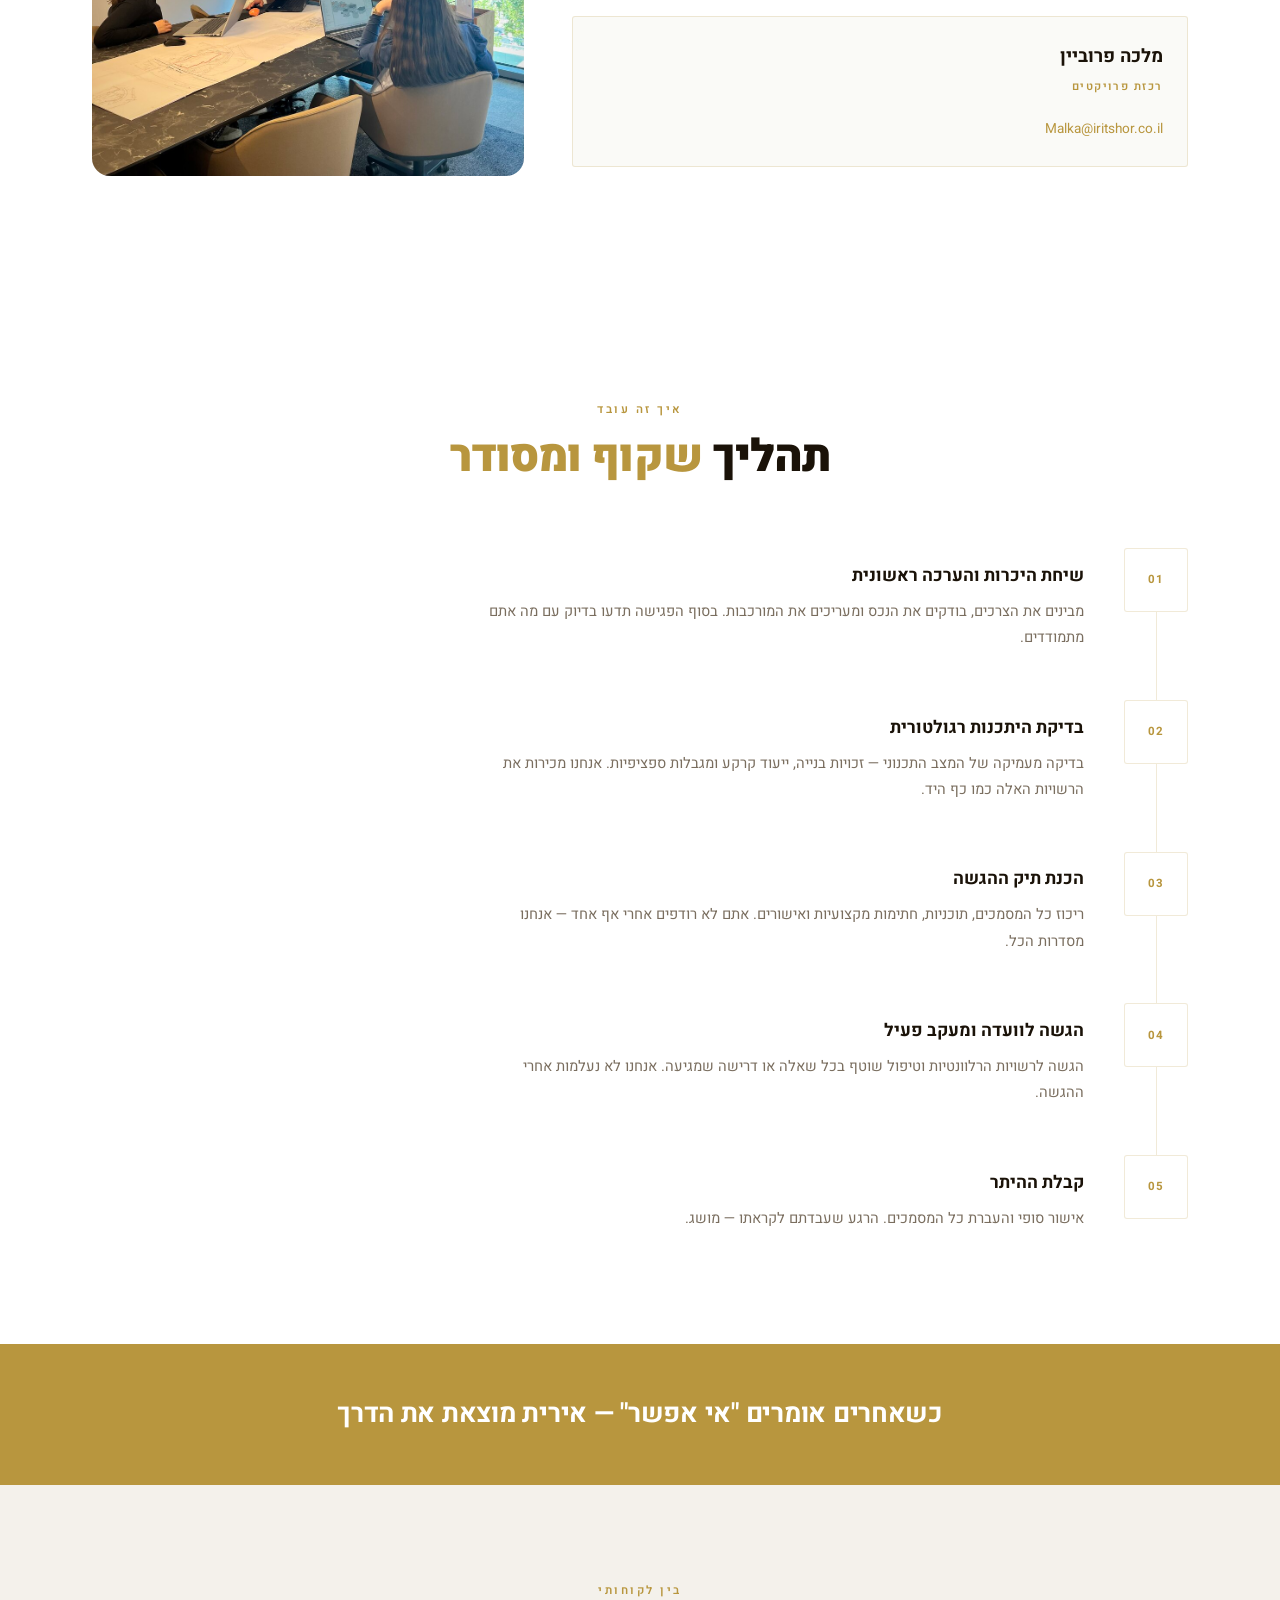
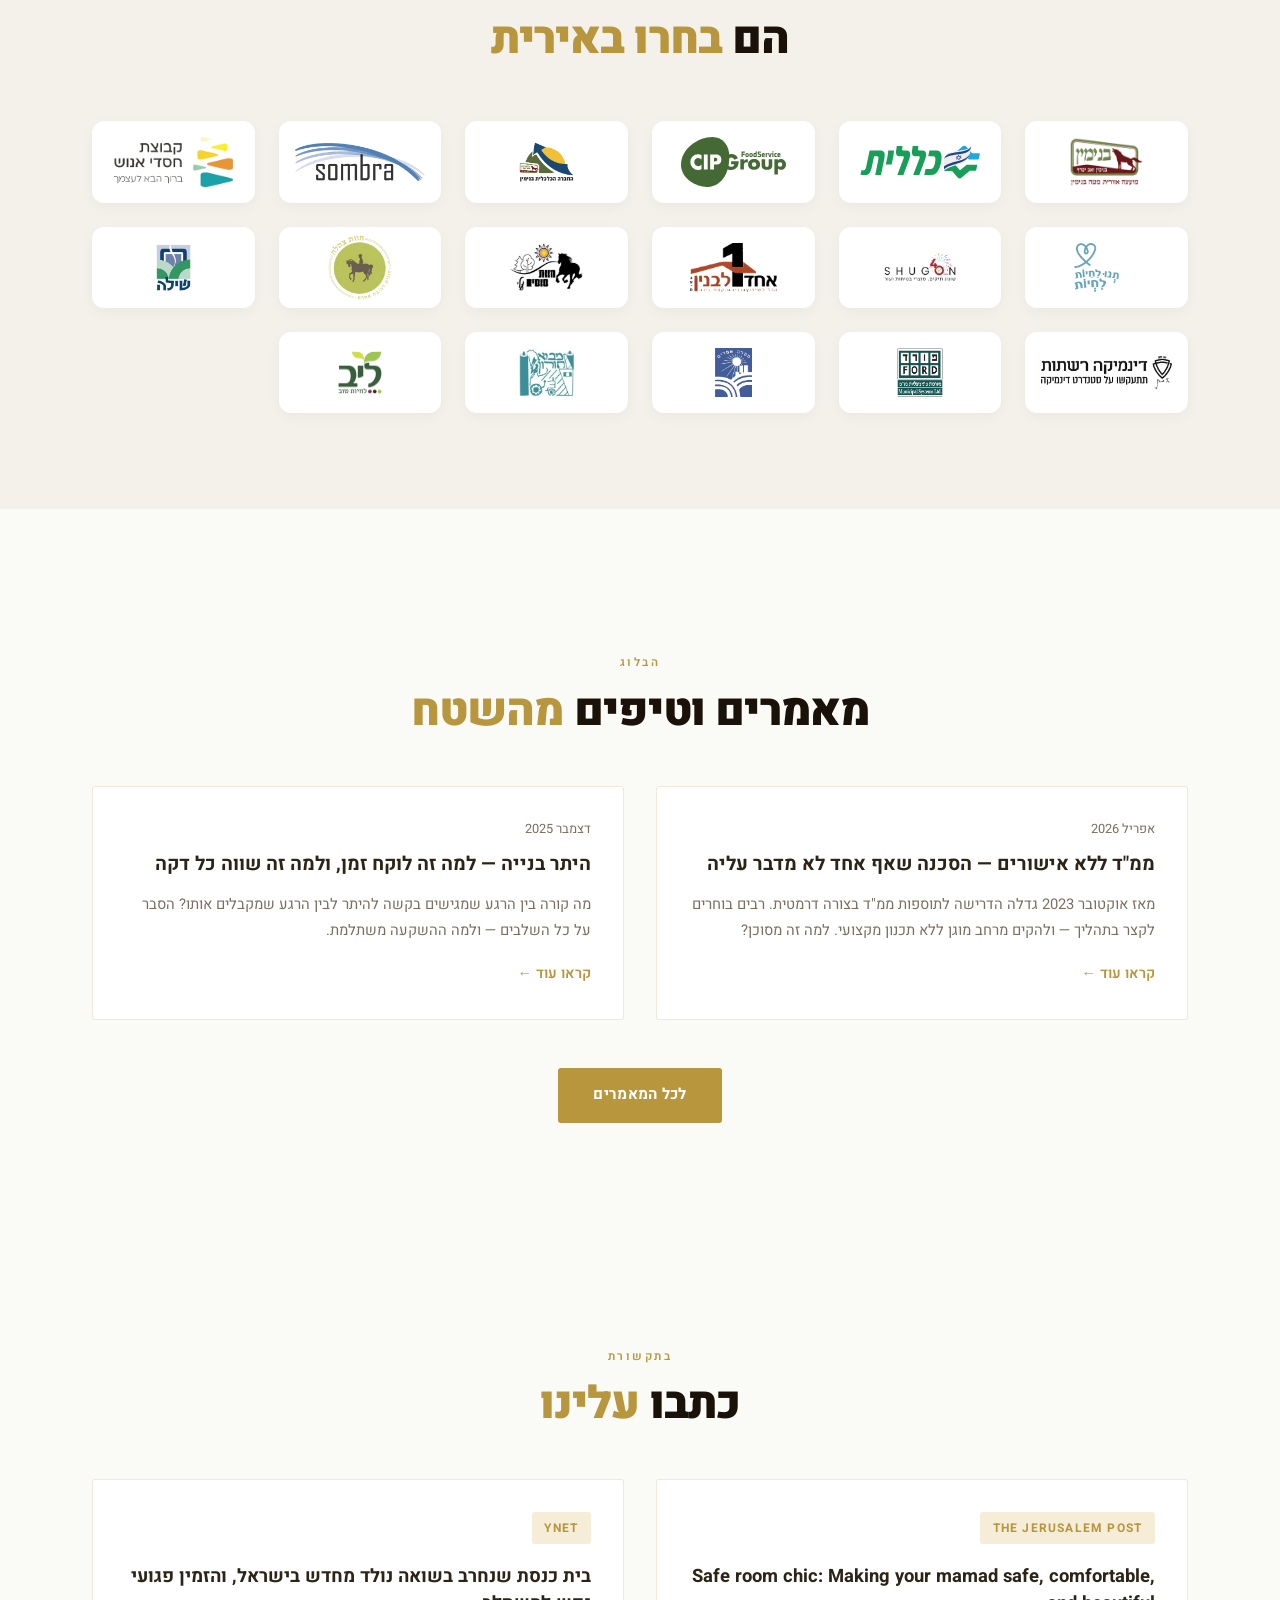
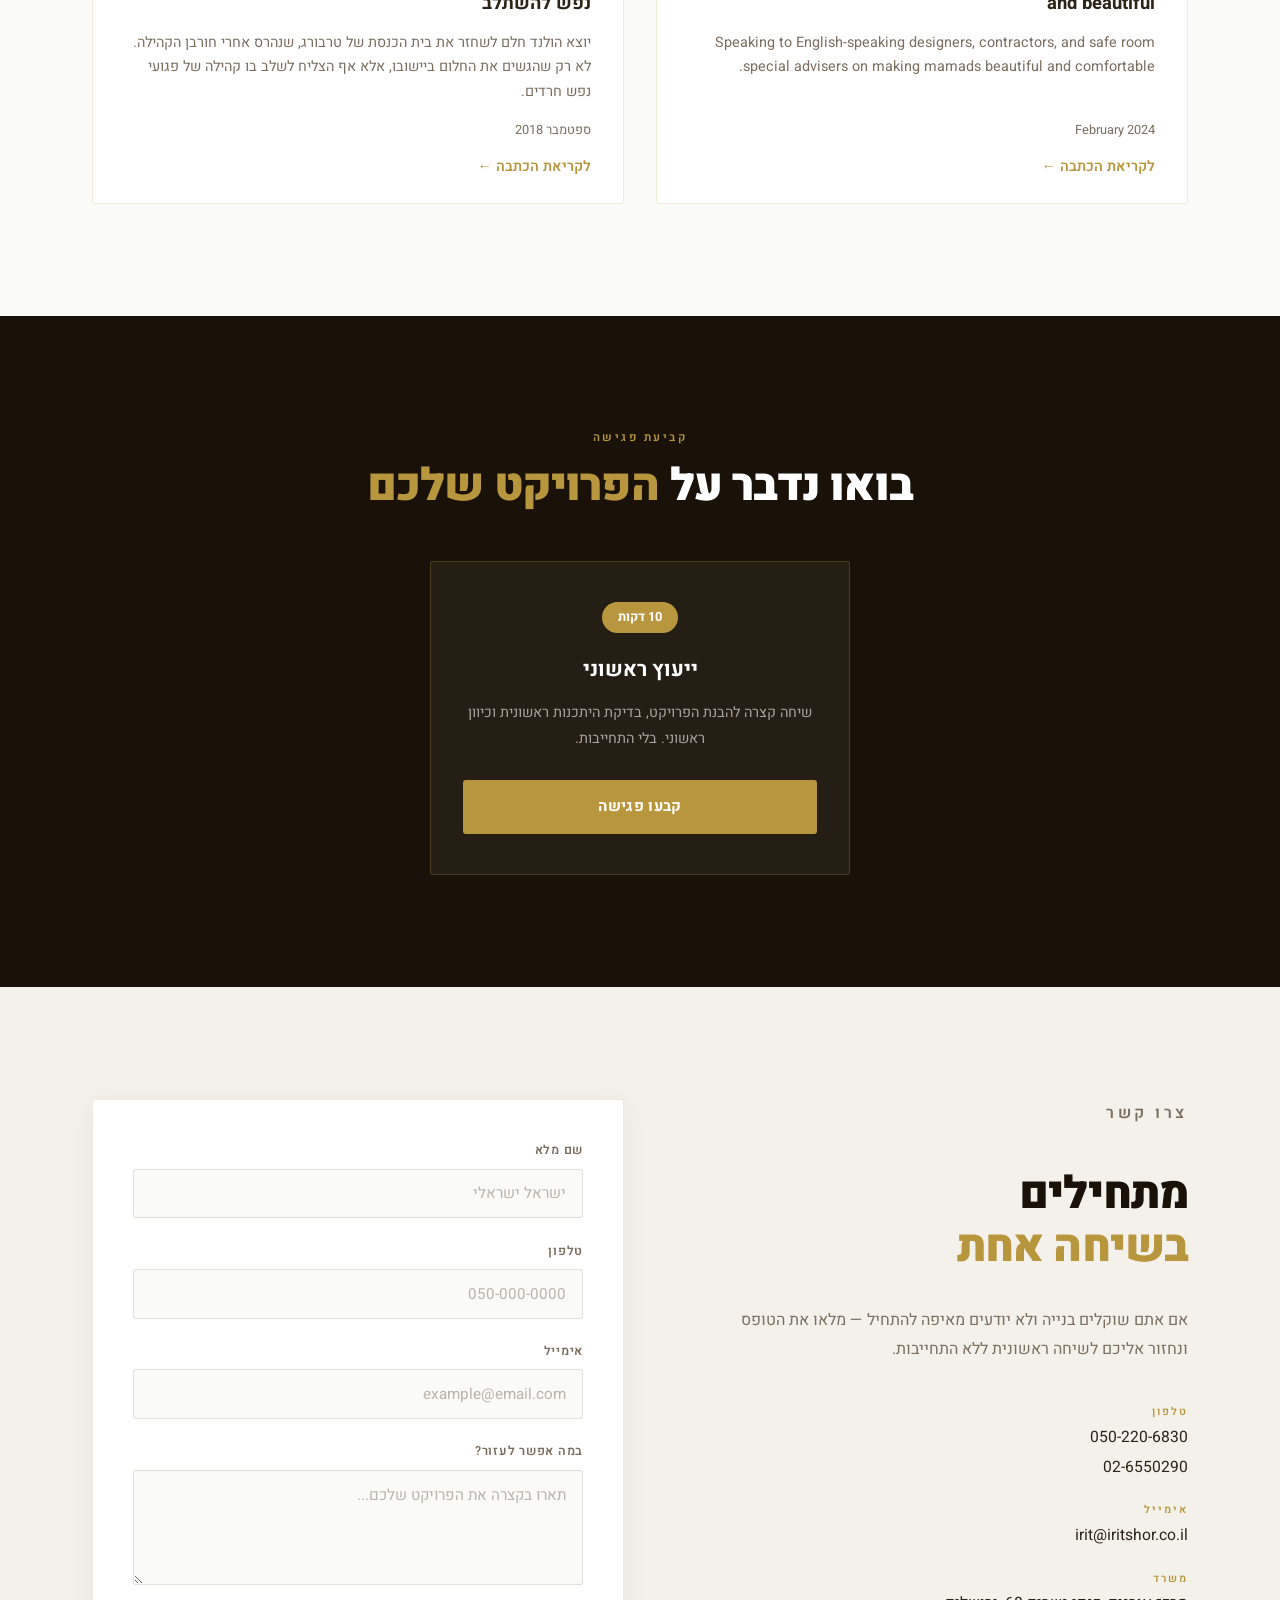
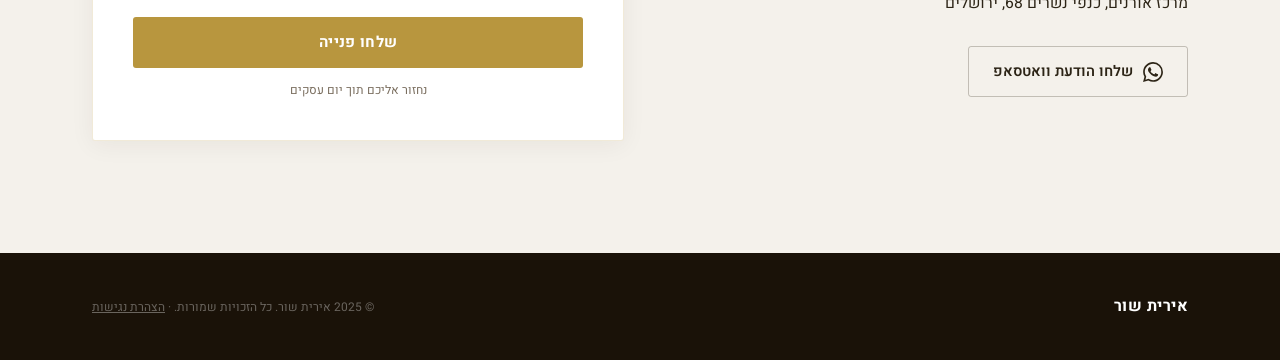
==== commit a221d657: "Add accessibility widget compliant with IS 5568 / WCAG 2.1 AA" ====
--- a/index.html
+++ b/index.html
@@ -25,6 +25,8 @@
   <link rel="icon" type="image/png" href="favicon-32.png" sizes="32x32" />
   <link rel="icon" type="image/png" href="favicon-256.png" sizes="256x256" />
   <link rel="apple-touch-icon" href="apple-touch-icon.png" />
+    <link rel="stylesheet" href="a11y.css?v=1">
+    <script src="a11y-widget.js?v=1" defer></script>
 </head>
 <body>
   <a href="#main-content" class="skip-link">דלג לתוכן הראשי</a>
--- a/a11y.css
+++ b/a11y.css
@@ -3,3 +3,124 @@
 .skip-link{position:absolute;right:8px;top:-48px;z-index:3000;background:#1a1a2e;color:#fff;padding:10px 18px;border-radius:0 0 8px 8px;text-decoration:none;font-weight:700;transition:top .2s ease}
 .skip-link:focus{top:0;outline:3px solid #ffd166}
 a:focus-visible,button:focus-visible,input:focus-visible,textarea:focus-visible,select:focus-visible{outline:3px solid #ffd166;outline-offset:2px}
+
+/* ===== A11y Widget ===== */
+#a11y-widget{position:fixed;z-index:9999;bottom:20px;left:20px;font-family:'Assistant',Arial,sans-serif;direction:rtl}
+.a11y-fab{
+  width:56px;height:56px;border-radius:50%;
+  background:#1a1a2e;color:#fff;border:2px solid #fff;
+  box-shadow:0 4px 14px rgba(0,0,0,.35);cursor:pointer;
+  display:flex;align-items:center;justify-content:center;
+  padding:0;transition:transform .15s ease, box-shadow .15s ease;
+}
+.a11y-fab:hover{transform:scale(1.06);box-shadow:0 6px 18px rgba(0,0,0,.4)}
+.a11y-fab:focus-visible{outline:3px solid #ffd166;outline-offset:3px}
+
+.a11y-panel{
+  position:absolute;bottom:70px;left:0;
+  width:300px;max-width:calc(100vw - 40px);
+  background:#fff;color:#1a1a2e;
+  border-radius:14px;box-shadow:0 10px 30px rgba(0,0,0,.25);
+  overflow:hidden;border:1px solid #e5e5e5;
+}
+.a11y-panel[hidden]{display:none}
+.a11y-panel-header{
+  background:#1a1a2e;color:#fff;padding:12px 16px;
+  display:flex;justify-content:space-between;align-items:center;gap:8px;
+}
+.a11y-panel-header h2{margin:0;font-size:1.05rem;font-weight:700;color:#fff}
+.a11y-close{
+  background:none;border:none;color:#fff;font-size:1.6rem;
+  cursor:pointer;padding:0 8px;line-height:1;border-radius:4px;
+}
+.a11y-close:focus-visible{outline:2px solid #ffd166}
+
+.a11y-panel-body{padding:14px;display:flex;flex-direction:column;gap:8px}
+
+.a11y-opt{
+  display:flex;align-items:center;gap:12px;
+  padding:10px 12px;background:#f4f4f7;border:2px solid transparent;
+  border-radius:8px;cursor:pointer;font-size:1rem;text-align:right;
+  color:#1a1a2e;font-family:inherit;width:100%;
+}
+.a11y-opt:hover{background:#ebebf2}
+.a11y-opt:focus-visible{outline:none;border-color:#1a1a2e}
+.a11y-opt[aria-pressed="true"]{background:#1a1a2e;color:#fff}
+.a11y-opt-icon{font-size:1.15rem;min-width:24px;text-align:center;font-weight:700}
+
+.a11y-font-controls{
+  display:flex;align-items:center;gap:8px;
+  padding:10px 12px;background:#f4f4f7;border-radius:8px;
+}
+.a11y-font-label{flex:1;font-size:1rem;font-weight:600}
+.a11y-font-btn{
+  width:36px;height:36px;border-radius:50%;border:1px solid #ddd;
+  background:#fff;cursor:pointer;font-size:1.3rem;font-weight:700;
+  display:flex;align-items:center;justify-content:center;padding:0;
+  color:#1a1a2e;font-family:inherit;
+}
+.a11y-font-btn:hover{background:#1a1a2e;color:#fff}
+.a11y-font-btn:focus-visible{outline:2px solid #ffd166}
+.a11y-font-level{min-width:24px;text-align:center;font-weight:700;font-size:1rem}
+
+.a11y-reset{
+  padding:10px;background:#c0392b;color:#fff;border:none;
+  border-radius:8px;cursor:pointer;margin-top:4px;
+  font-size:1rem;font-weight:600;font-family:inherit;
+}
+.a11y-reset:hover{background:#a03021}
+.a11y-reset:focus-visible{outline:2px solid #ffd166}
+
+.a11y-panel-footer{
+  padding:12px 16px;background:#f4f4f7;
+  text-align:center;border-top:1px solid #e5e5e5;font-size:.95rem;
+}
+.a11y-panel-footer a{color:#1a1a2e;font-weight:700;text-decoration:underline}
+
+/* ===== Body effects ===== */
+/* Grayscale: apply to direct children of body EXCEPT the widget,
+   so the widget stays in color and visible. */
+body.a11y-grayscale > *:not(#a11y-widget){filter:grayscale(1)}
+
+body.a11y-contrast{background:#000 !important;color:#ff0 !important}
+body.a11y-contrast *:not(#a11y-widget):not(#a11y-widget *){
+  background-color:#000 !important;color:#ff0 !important;
+  border-color:#ff0 !important;box-shadow:none !important;
+}
+body.a11y-contrast a:not(#a11y-widget a){color:#0ff !important;text-decoration:underline !important}
+body.a11y-contrast :not(#a11y-widget):not(#a11y-widget *) img,
+body.a11y-contrast :not(#a11y-widget):not(#a11y-widget *) video{filter:grayscale(1) contrast(1.4) !important}
+
+body.a11y-links a:not(#a11y-widget a){
+  text-decoration:underline !important;
+  text-underline-offset:3px;font-weight:700 !important;
+}
+
+body.a11y-readable :not(#a11y-widget):not(#a11y-widget *){
+  font-family:'Arial','Assistant',sans-serif !important;
+  letter-spacing:.04em !important;
+  word-spacing:.08em !important;
+  line-height:1.7 !important;
+}
+
+body.a11y-stop-motion *,
+body.a11y-stop-motion *::before,
+body.a11y-stop-motion *::after{
+  animation-duration:.001s !important;
+  animation-iteration-count:1 !important;
+  transition-duration:.001s !important;
+  scroll-behavior:auto !important;
+}
+
+body.a11y-font-plus1{font-size:108% !important}
+body.a11y-font-plus2{font-size:118% !important}
+body.a11y-font-plus3{font-size:130% !important}
+body.a11y-font-plus4{font-size:145% !important}
+body.a11y-font-plus5{font-size:160% !important}
+body.a11y-font-minus1{font-size:95% !important}
+body.a11y-font-minus2{font-size:90% !important}
+
+@media (max-width:480px){
+  #a11y-widget{bottom:14px;left:14px}
+  .a11y-panel{width:280px}
+}
--- a/a11y.css
+++ b/a11y.css
@@ -3,3 +3,124 @@
 .skip-link{position:absolute;right:8px;top:-48px;z-index:3000;background:#1a1a2e;color:#fff;padding:10px 18px;border-radius:0 0 8px 8px;text-decoration:none;font-weight:700;transition:top .2s ease}
 .skip-link:focus{top:0;outline:3px solid #ffd166}
 a:focus-visible,button:focus-visible,input:focus-visible,textarea:focus-visible,select:focus-visible{outline:3px solid #ffd166;outline-offset:2px}
+
+/* ===== A11y Widget ===== */
+#a11y-widget{position:fixed;z-index:9999;bottom:20px;left:20px;font-family:'Assistant',Arial,sans-serif;direction:rtl}
+.a11y-fab{
+  width:56px;height:56px;border-radius:50%;
+  background:#1a1a2e;color:#fff;border:2px solid #fff;
+  box-shadow:0 4px 14px rgba(0,0,0,.35);cursor:pointer;
+  display:flex;align-items:center;justify-content:center;
+  padding:0;transition:transform .15s ease, box-shadow .15s ease;
+}
+.a11y-fab:hover{transform:scale(1.06);box-shadow:0 6px 18px rgba(0,0,0,.4)}
+.a11y-fab:focus-visible{outline:3px solid #ffd166;outline-offset:3px}
+
+.a11y-panel{
+  position:absolute;bottom:70px;left:0;
+  width:300px;max-width:calc(100vw - 40px);
+  background:#fff;color:#1a1a2e;
+  border-radius:14px;box-shadow:0 10px 30px rgba(0,0,0,.25);
+  overflow:hidden;border:1px solid #e5e5e5;
+}
+.a11y-panel[hidden]{display:none}
+.a11y-panel-header{
+  background:#1a1a2e;color:#fff;padding:12px 16px;
+  display:flex;justify-content:space-between;align-items:center;gap:8px;
+}
+.a11y-panel-header h2{margin:0;font-size:1.05rem;font-weight:700;color:#fff}
+.a11y-close{
+  background:none;border:none;color:#fff;font-size:1.6rem;
+  cursor:pointer;padding:0 8px;line-height:1;border-radius:4px;
+}
+.a11y-close:focus-visible{outline:2px solid #ffd166}
+
+.a11y-panel-body{padding:14px;display:flex;flex-direction:column;gap:8px}
+
+.a11y-opt{
+  display:flex;align-items:center;gap:12px;
+  padding:10px 12px;background:#f4f4f7;border:2px solid transparent;
+  border-radius:8px;cursor:pointer;font-size:1rem;text-align:right;
+  color:#1a1a2e;font-family:inherit;width:100%;
+}
+.a11y-opt:hover{background:#ebebf2}
+.a11y-opt:focus-visible{outline:none;border-color:#1a1a2e}
+.a11y-opt[aria-pressed="true"]{background:#1a1a2e;color:#fff}
+.a11y-opt-icon{font-size:1.15rem;min-width:24px;text-align:center;font-weight:700}
+
+.a11y-font-controls{
+  display:flex;align-items:center;gap:8px;
+  padding:10px 12px;background:#f4f4f7;border-radius:8px;
+}
+.a11y-font-label{flex:1;font-size:1rem;font-weight:600}
+.a11y-font-btn{
+  width:36px;height:36px;border-radius:50%;border:1px solid #ddd;
+  background:#fff;cursor:pointer;font-size:1.3rem;font-weight:700;
+  display:flex;align-items:center;justify-content:center;padding:0;
+  color:#1a1a2e;font-family:inherit;
+}
+.a11y-font-btn:hover{background:#1a1a2e;color:#fff}
+.a11y-font-btn:focus-visible{outline:2px solid #ffd166}
+.a11y-font-level{min-width:24px;text-align:center;font-weight:700;font-size:1rem}
+
+.a11y-reset{
+  padding:10px;background:#c0392b;color:#fff;border:none;
+  border-radius:8px;cursor:pointer;margin-top:4px;
+  font-size:1rem;font-weight:600;font-family:inherit;
+}
+.a11y-reset:hover{background:#a03021}
+.a11y-reset:focus-visible{outline:2px solid #ffd166}
+
+.a11y-panel-footer{
+  padding:12px 16px;background:#f4f4f7;
+  text-align:center;border-top:1px solid #e5e5e5;font-size:.95rem;
+}
+.a11y-panel-footer a{color:#1a1a2e;font-weight:700;text-decoration:underline}
+
+/* ===== Body effects ===== */
+/* Grayscale: apply to direct children of body EXCEPT the widget,
+   so the widget stays in color and visible. */
+body.a11y-grayscale > *:not(#a11y-widget){filter:grayscale(1)}
+
+body.a11y-contrast{background:#000 !important;color:#ff0 !important}
+body.a11y-contrast *:not(#a11y-widget):not(#a11y-widget *){
+  background-color:#000 !important;color:#ff0 !important;
+  border-color:#ff0 !important;box-shadow:none !important;
+}
+body.a11y-contrast a:not(#a11y-widget a){color:#0ff !important;text-decoration:underline !important}
+body.a11y-contrast :not(#a11y-widget):not(#a11y-widget *) img,
+body.a11y-contrast :not(#a11y-widget):not(#a11y-widget *) video{filter:grayscale(1) contrast(1.4) !important}
+
+body.a11y-links a:not(#a11y-widget a){
+  text-decoration:underline !important;
+  text-underline-offset:3px;font-weight:700 !important;
+}
+
+body.a11y-readable :not(#a11y-widget):not(#a11y-widget *){
+  font-family:'Arial','Assistant',sans-serif !important;
+  letter-spacing:.04em !important;
+  word-spacing:.08em !important;
+  line-height:1.7 !important;
+}
+
+body.a11y-stop-motion *,
+body.a11y-stop-motion *::before,
+body.a11y-stop-motion *::after{
+  animation-duration:.001s !important;
+  animation-iteration-count:1 !important;
+  transition-duration:.001s !important;
+  scroll-behavior:auto !important;
+}
+
+body.a11y-font-plus1{font-size:108% !important}
+body.a11y-font-plus2{font-size:118% !important}
+body.a11y-font-plus3{font-size:130% !important}
+body.a11y-font-plus4{font-size:145% !important}
+body.a11y-font-plus5{font-size:160% !important}
+body.a11y-font-minus1{font-size:95% !important}
+body.a11y-font-minus2{font-size:90% !important}
+
+@media (max-width:480px){
+  #a11y-widget{bottom:14px;left:14px}
+  .a11y-panel{width:280px}
+}
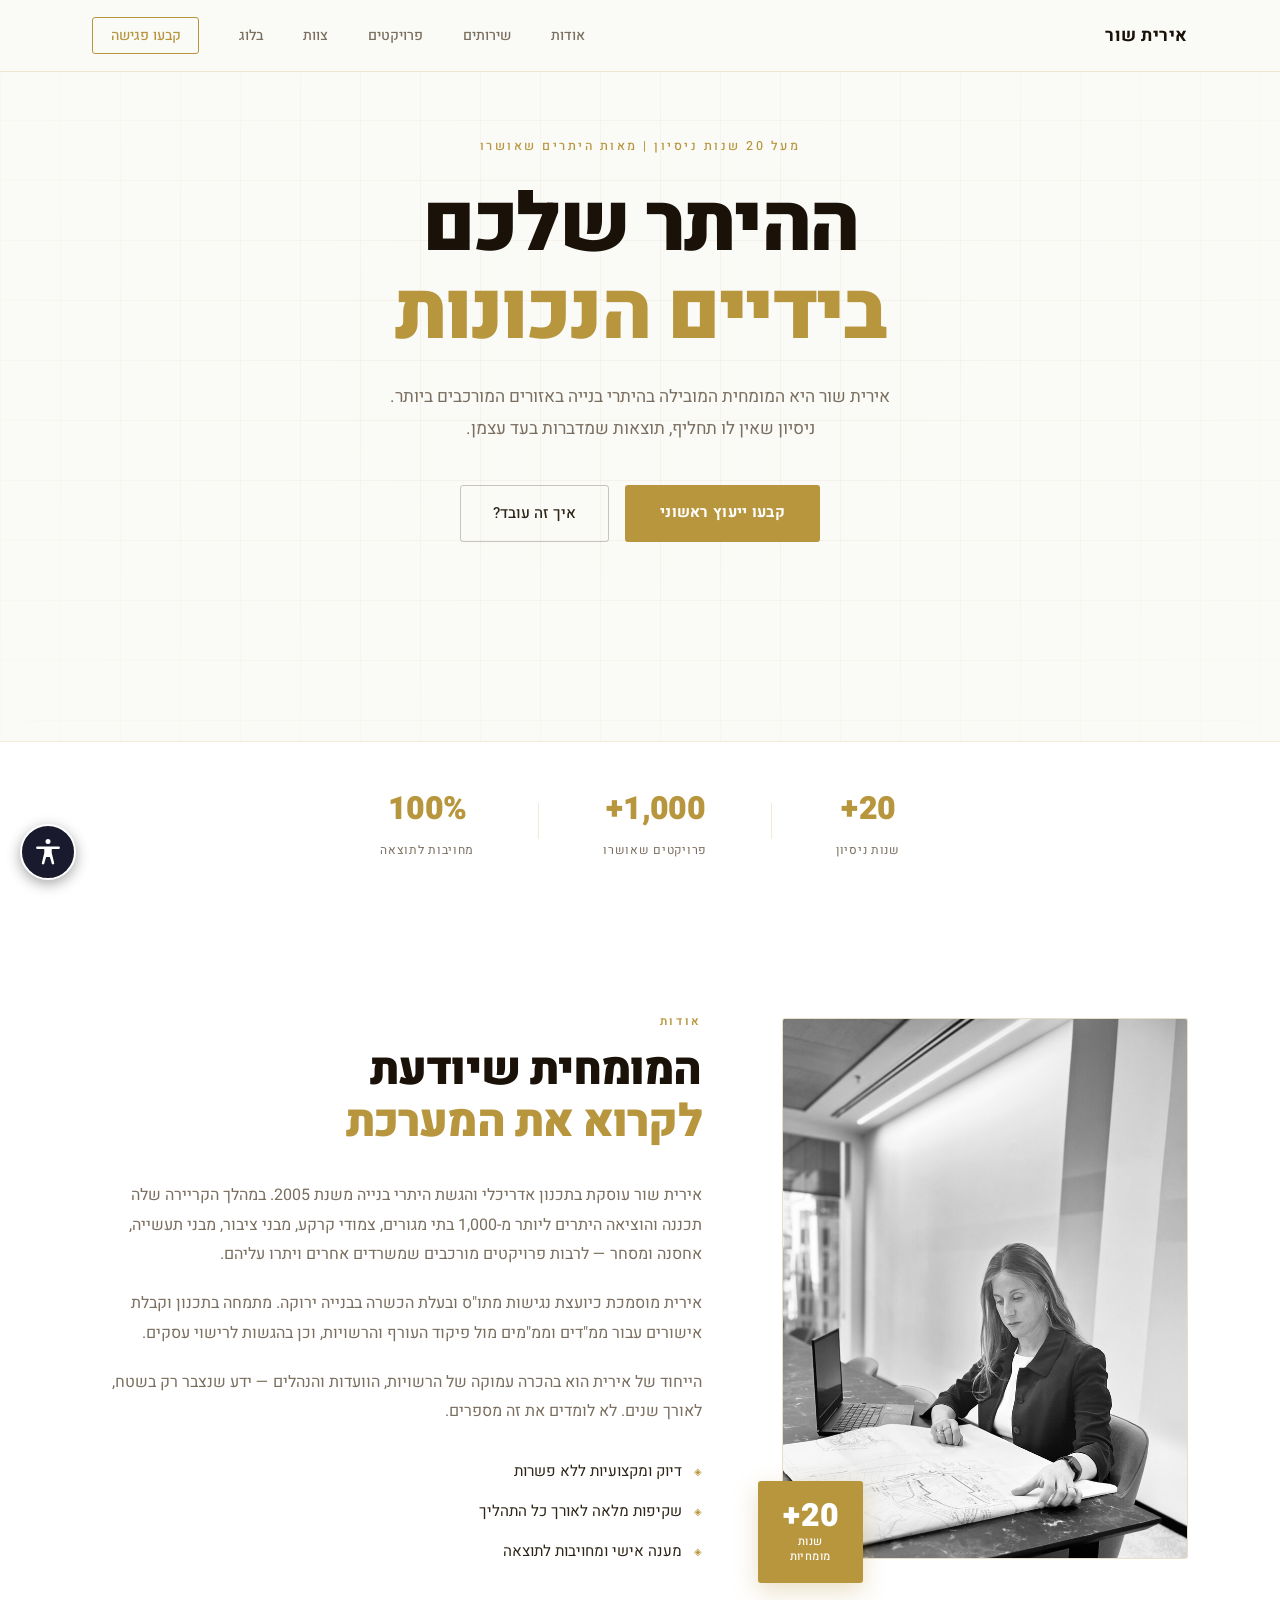
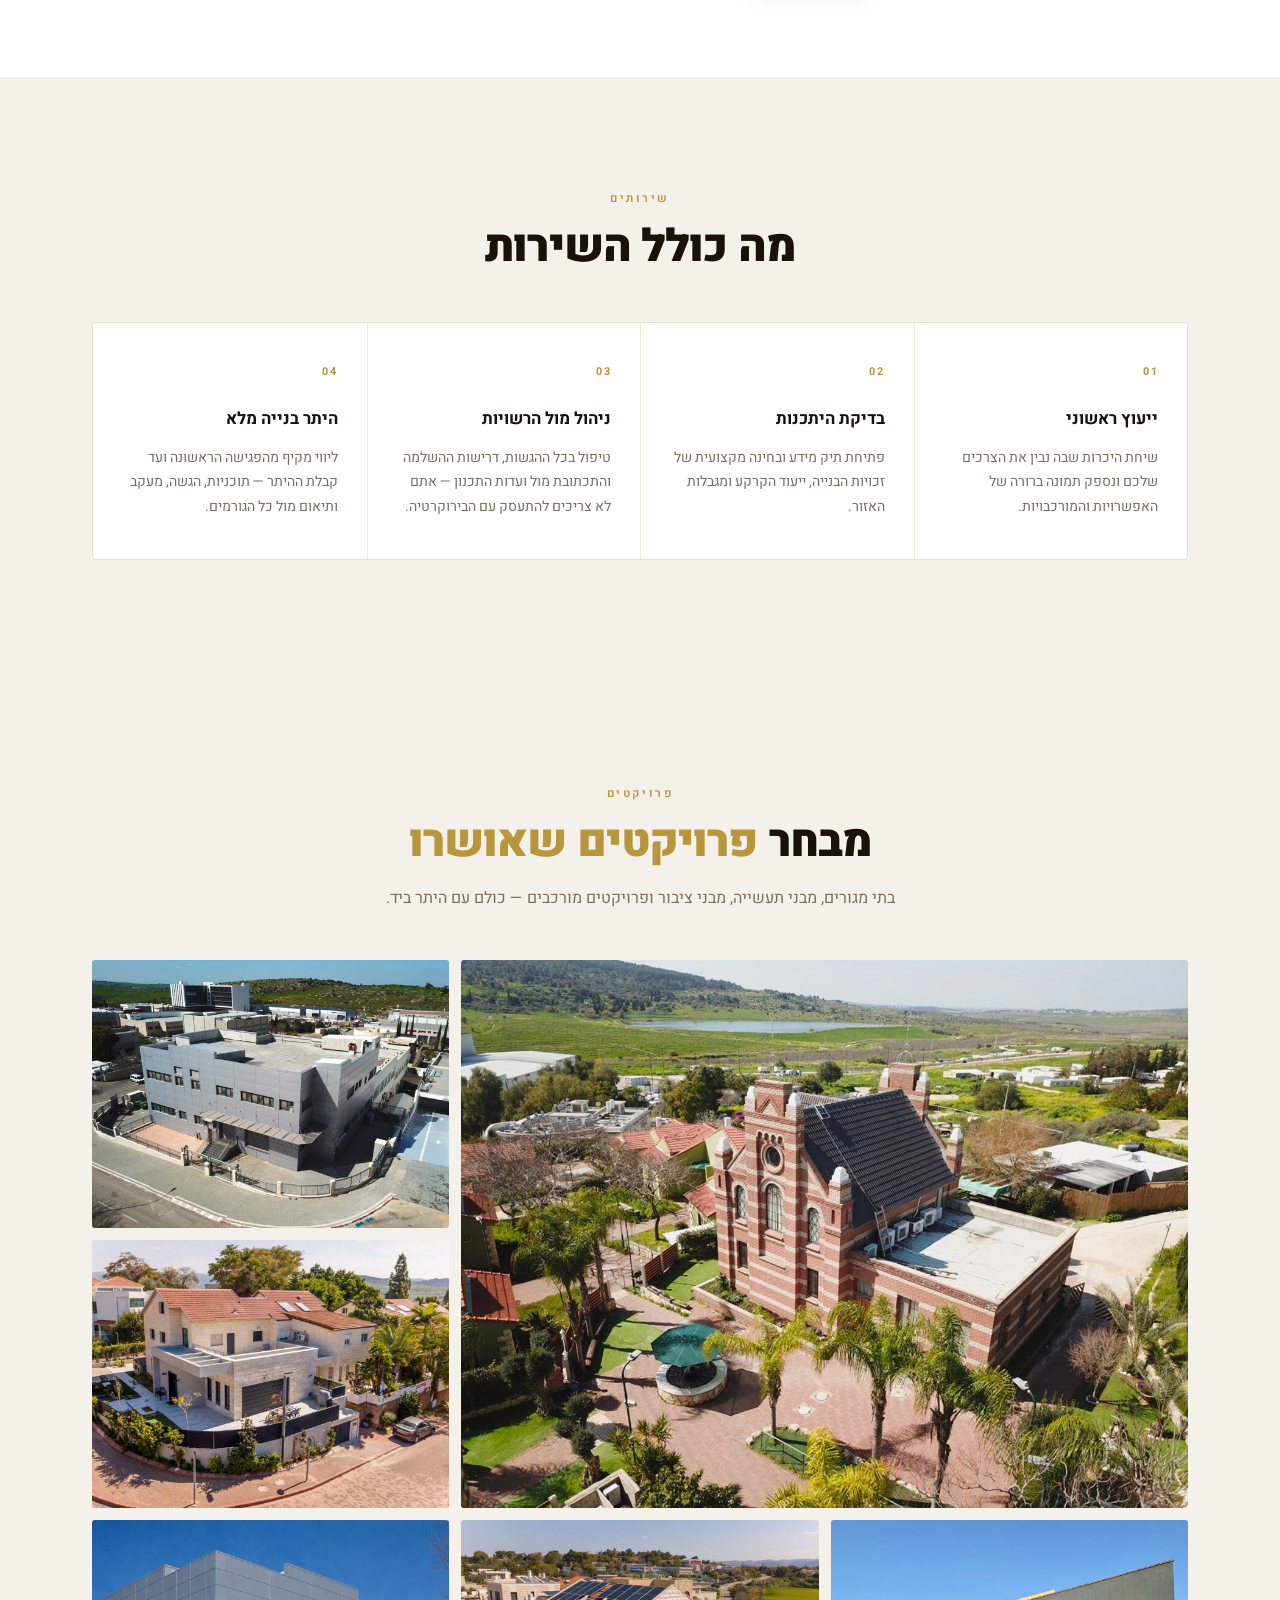
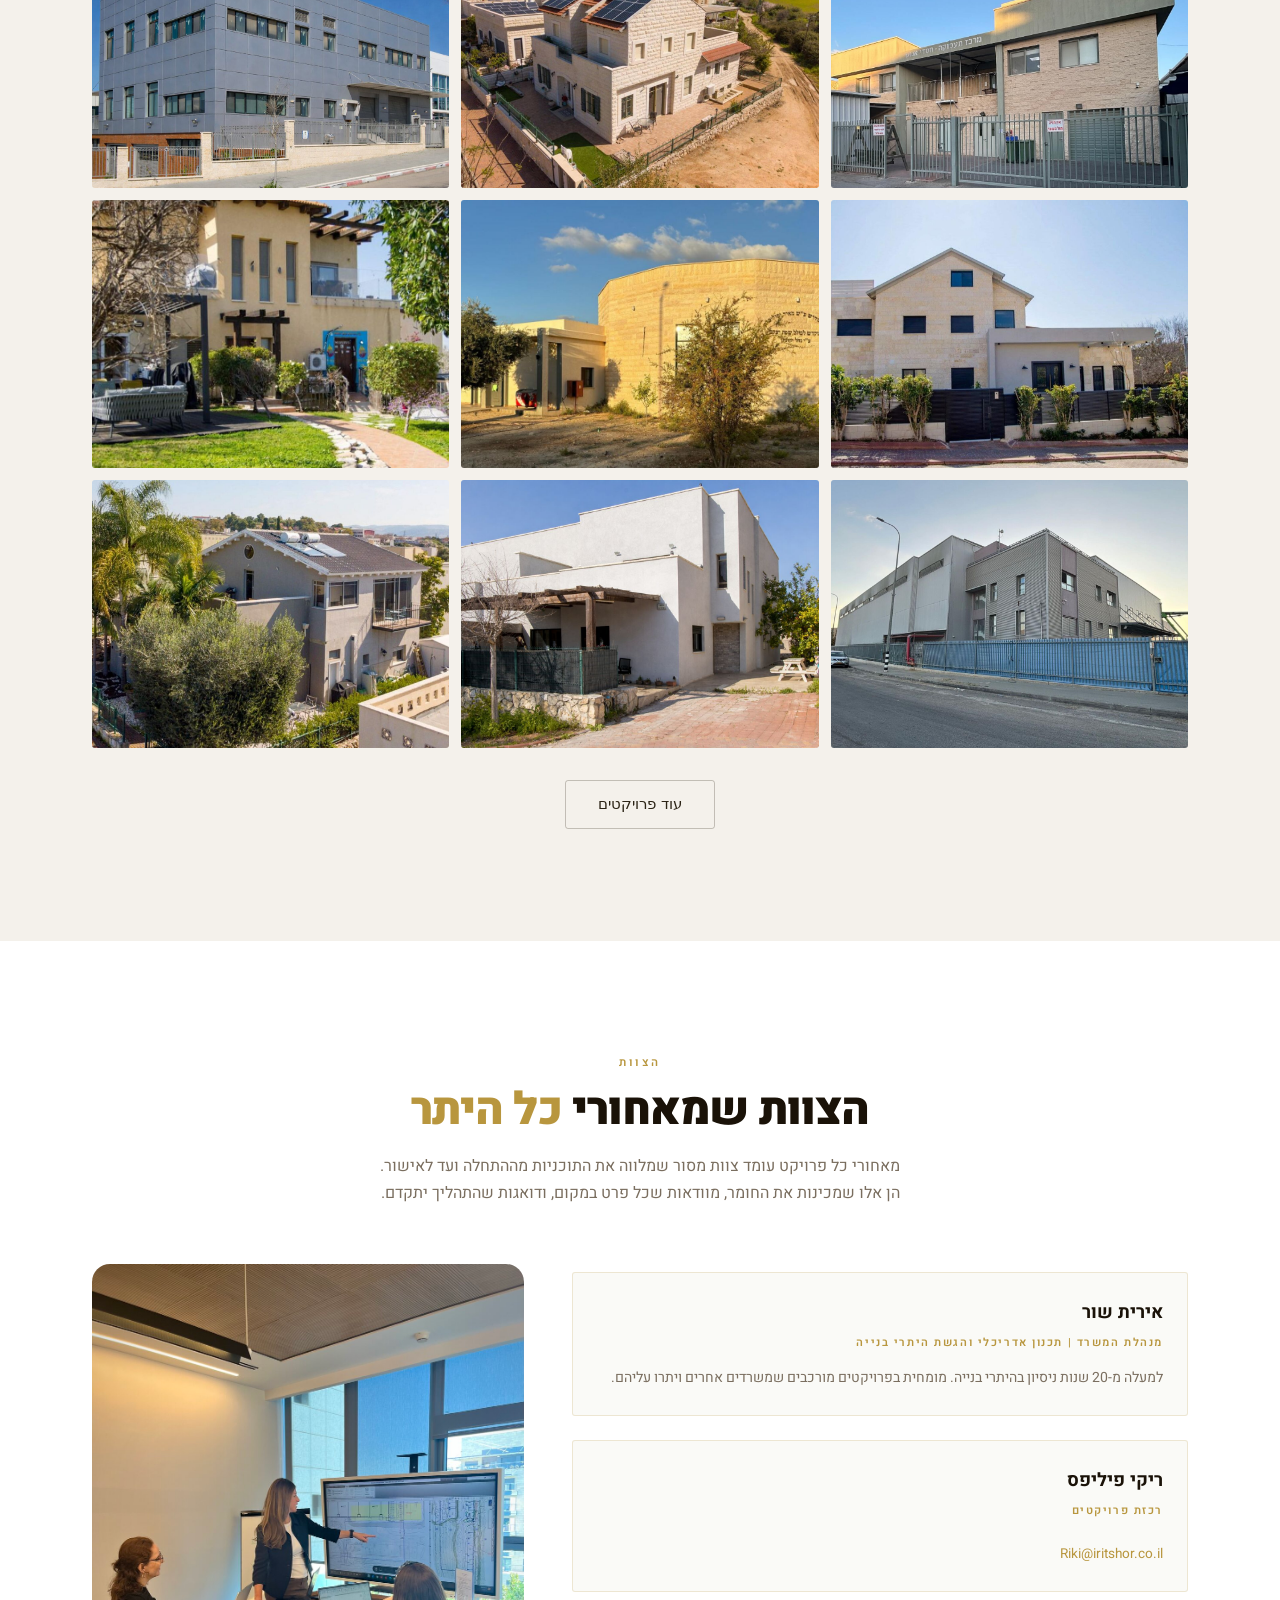
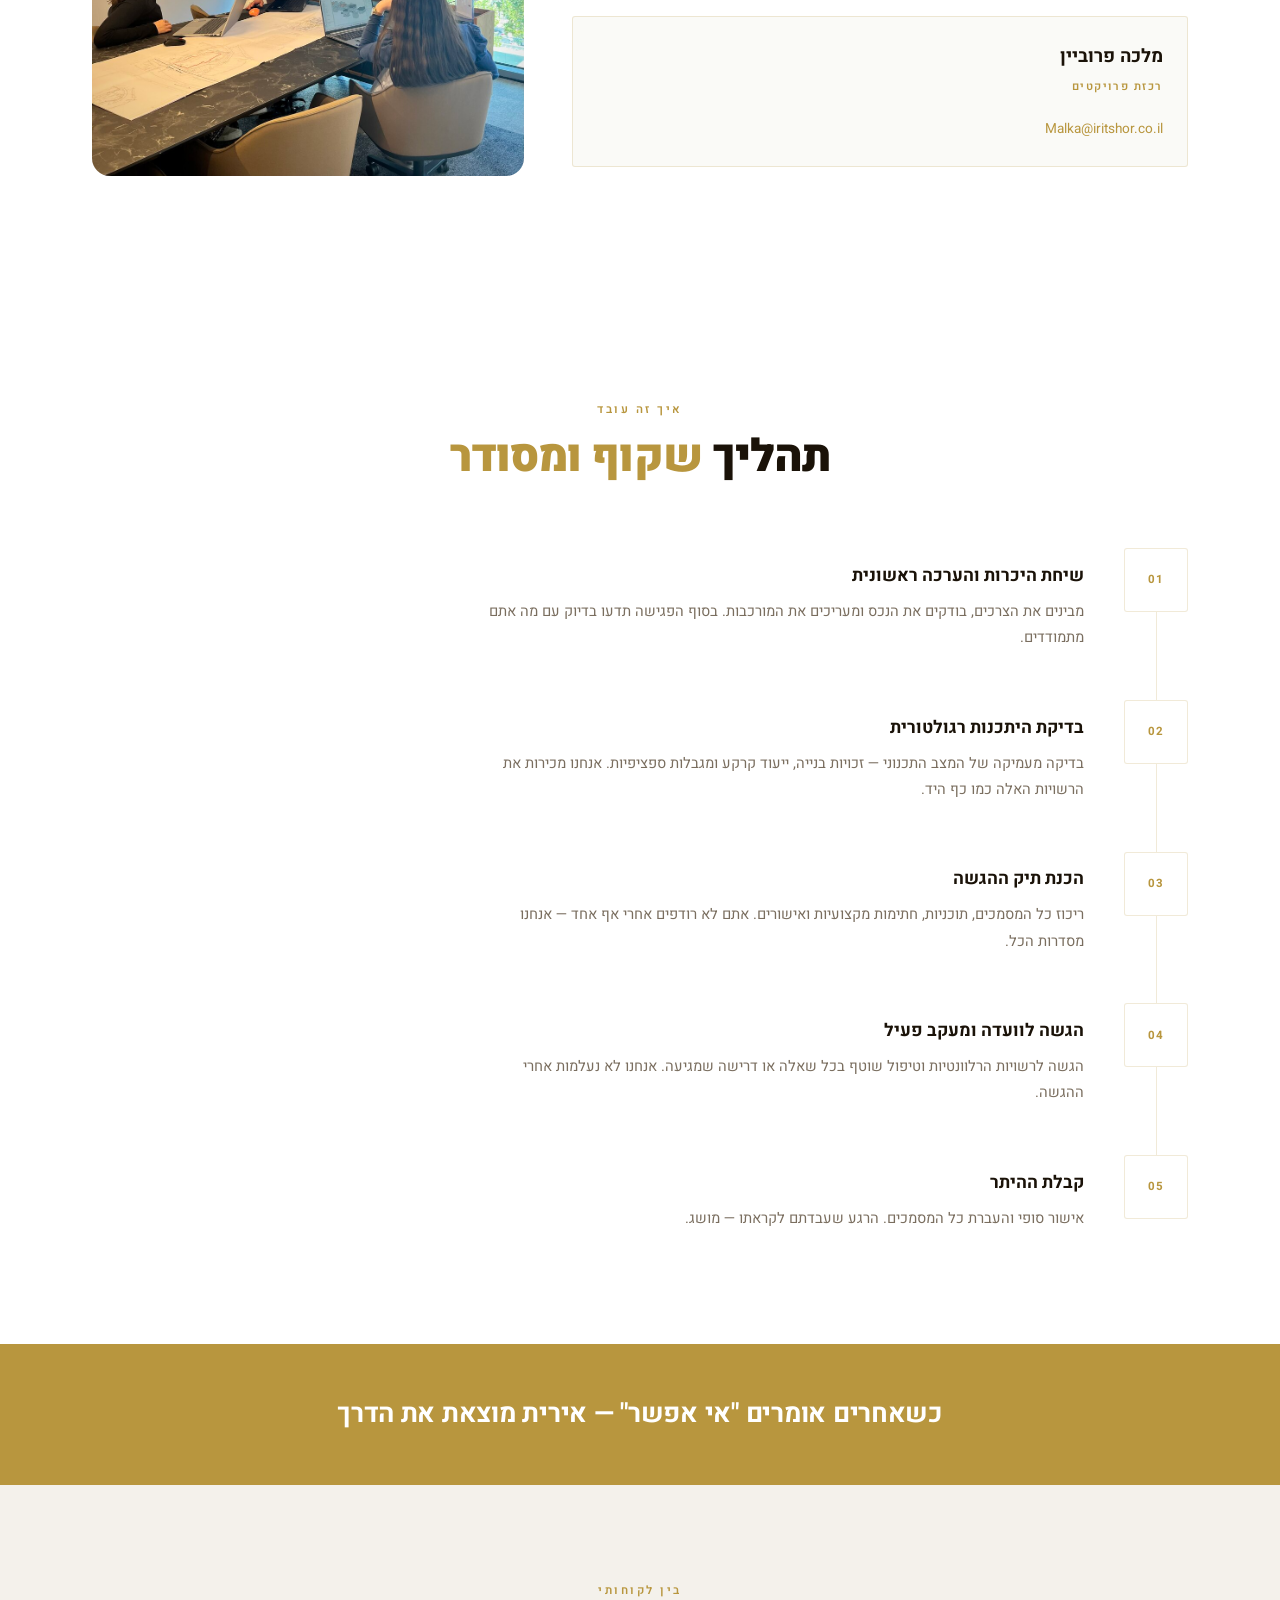
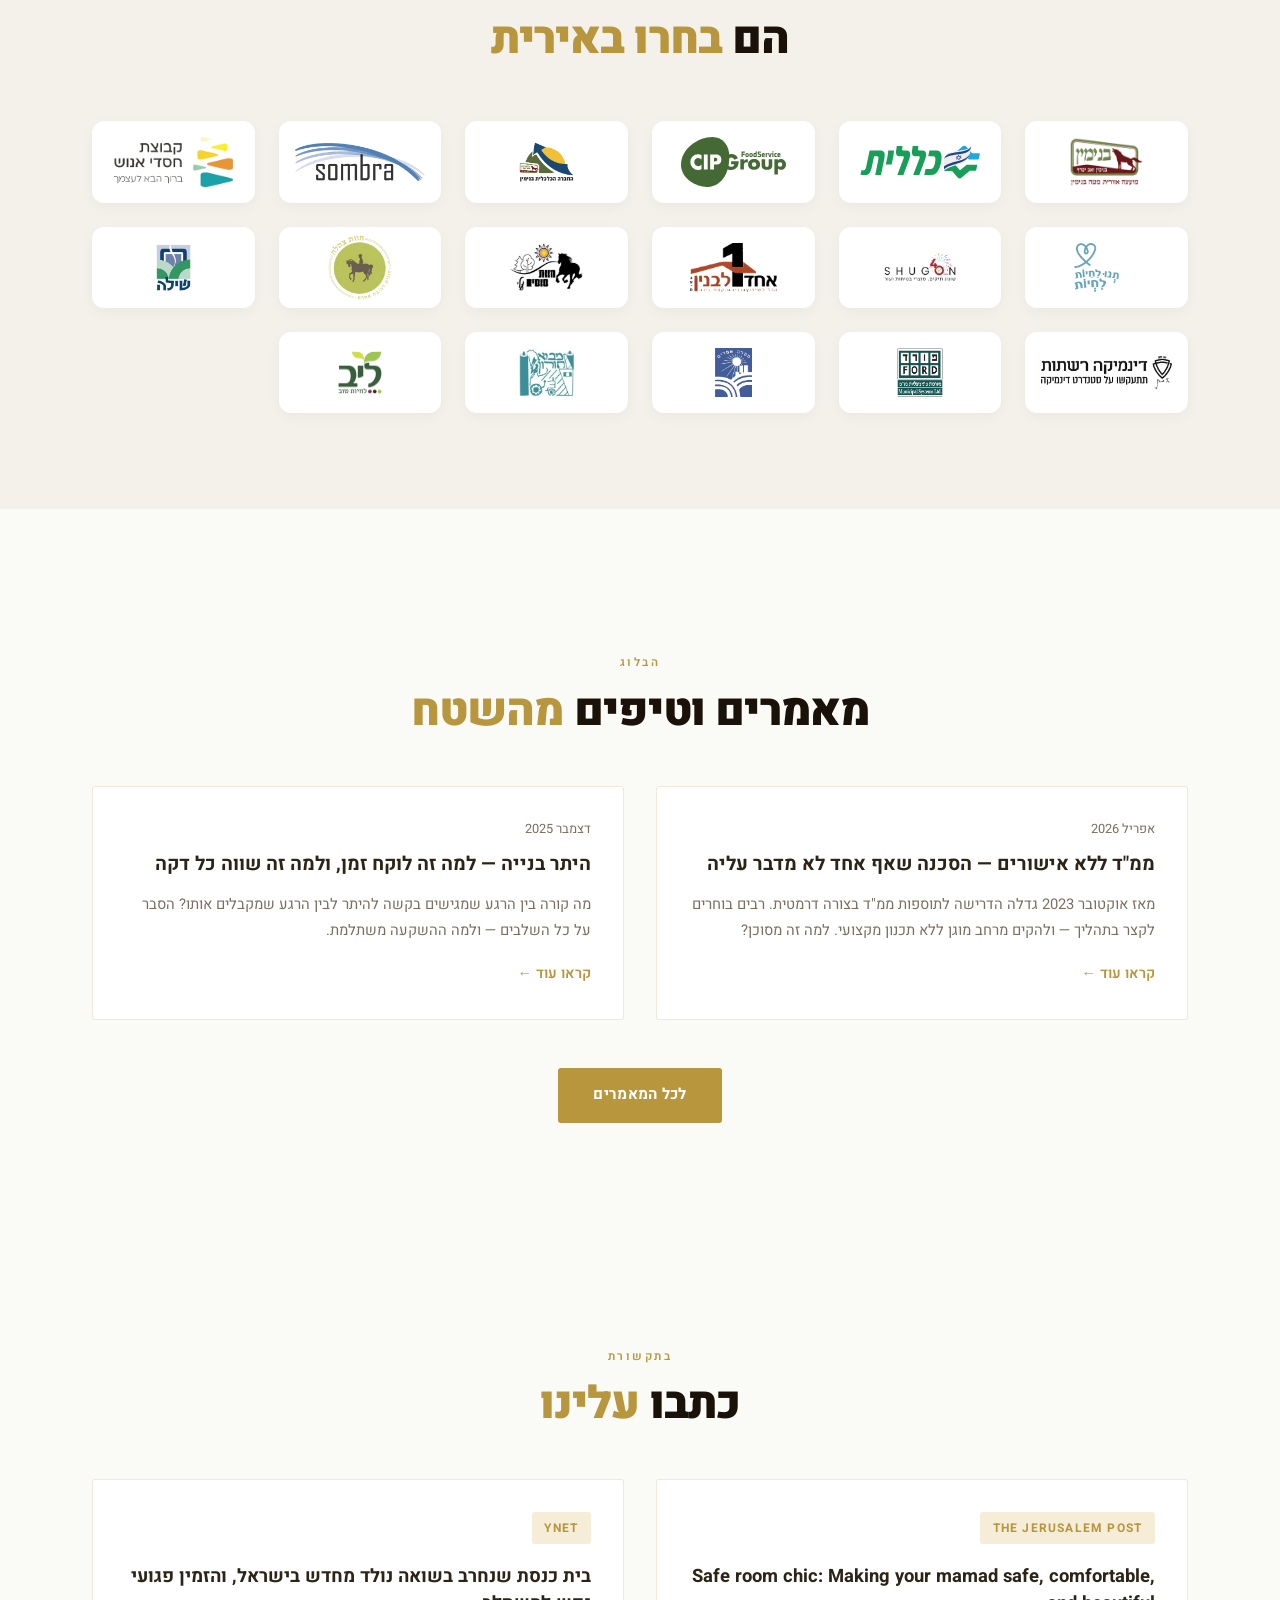
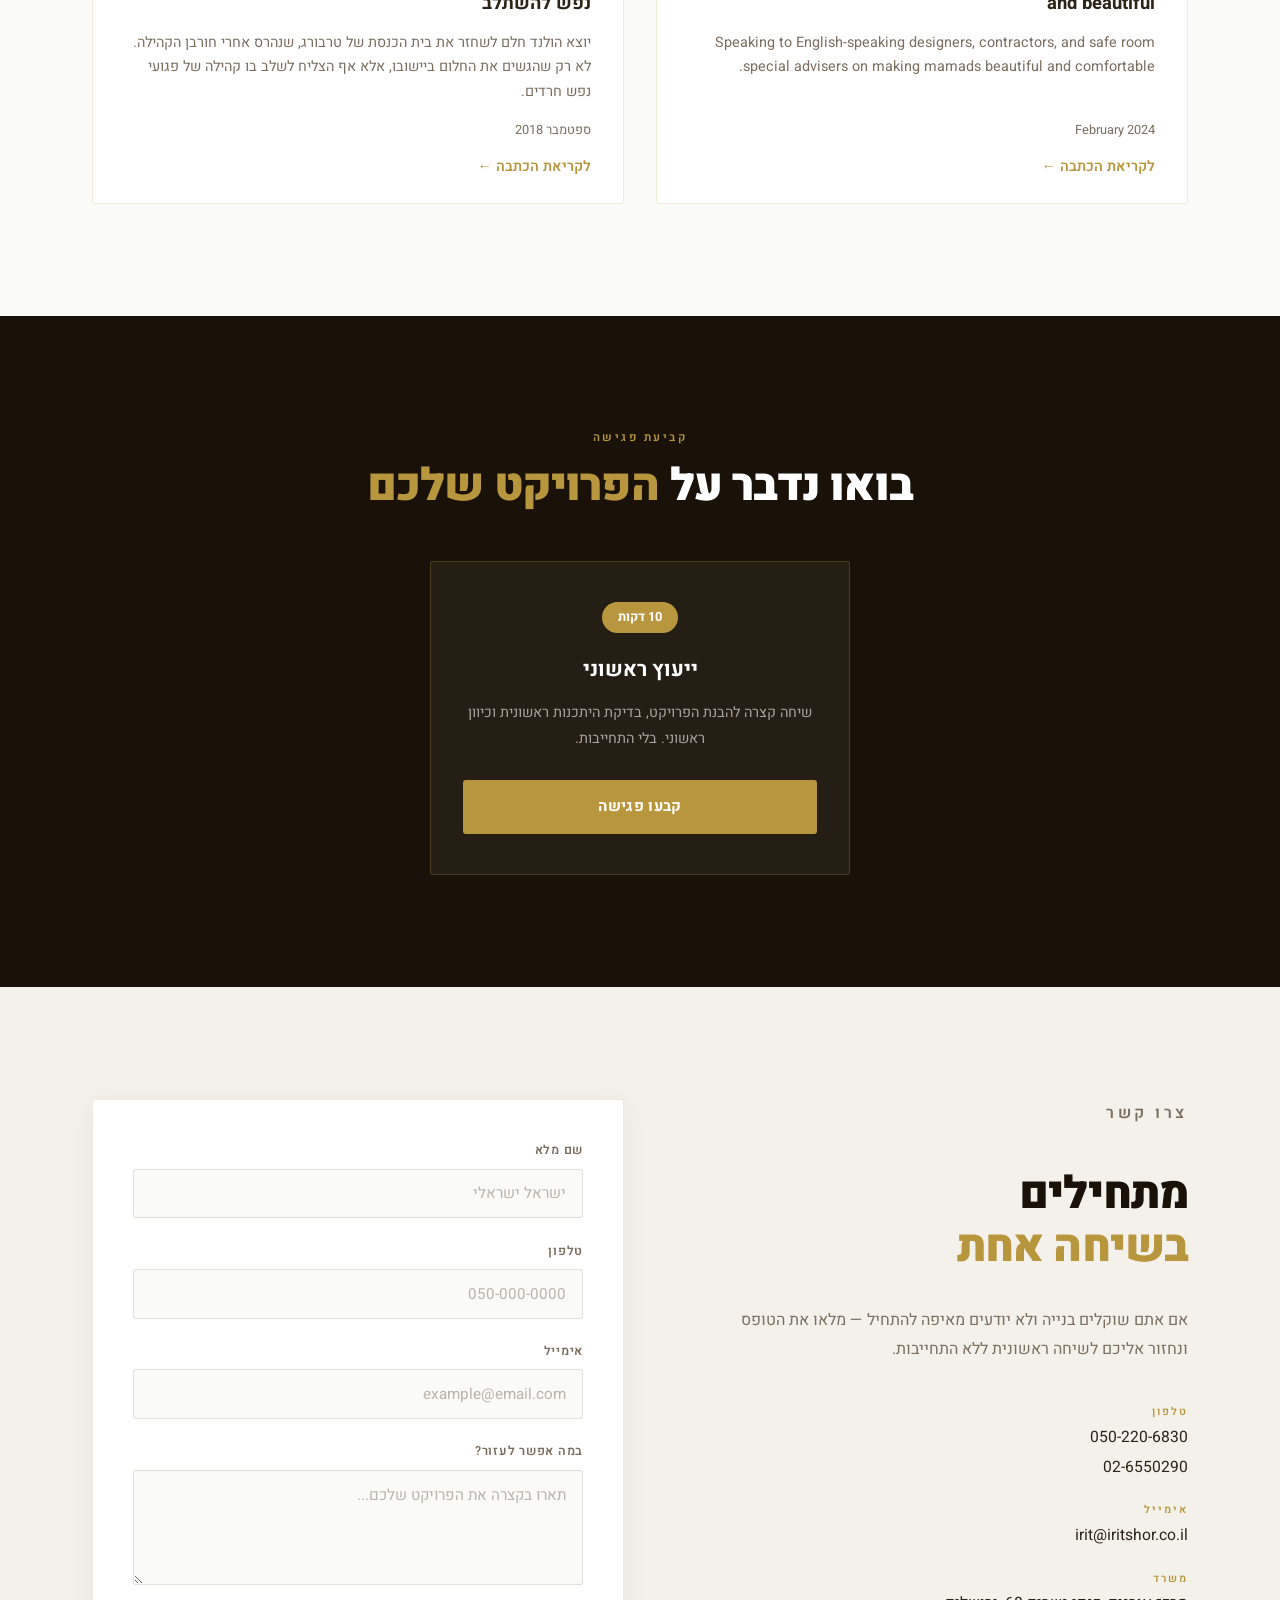
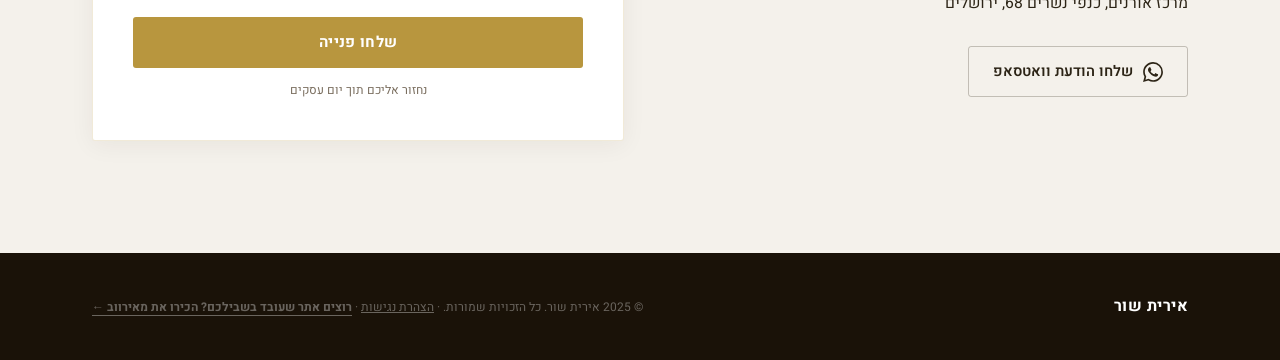
==== commit 7edfea59: "Add Meirweb footer credit" ====
--- a/index.html
+++ b/index.html
@@ -587,7 +587,7 @@
         <div class="footer-brand">
           <span class="footer-name">אירית שור</span>
         </div>
-        <p class="footer-copy">© 2025 אירית שור. כל הזכויות שמורות. · <a href="negishut.html" style="color:inherit;text-decoration:underline;">הצהרת נגישות</a></p>
+        <p class="footer-copy">© 2025 אירית שור. כל הזכויות שמורות. · <a href="negishut.html" style="color:inherit;text-decoration:underline;">הצהרת נגישות</a> · <a href="https://meirweb.co.il/?utm_source=irit&amp;utm_medium=footer&amp;utm_campaign=site_credit" target="_blank" rel="noopener" style="color:inherit;font-weight:700;text-decoration:underline;text-underline-offset:4px;">רוצים אתר שעובד בשבילכם? הכירו את מאירווב ←</a></p>
       </div>
     </div>
   </footer>
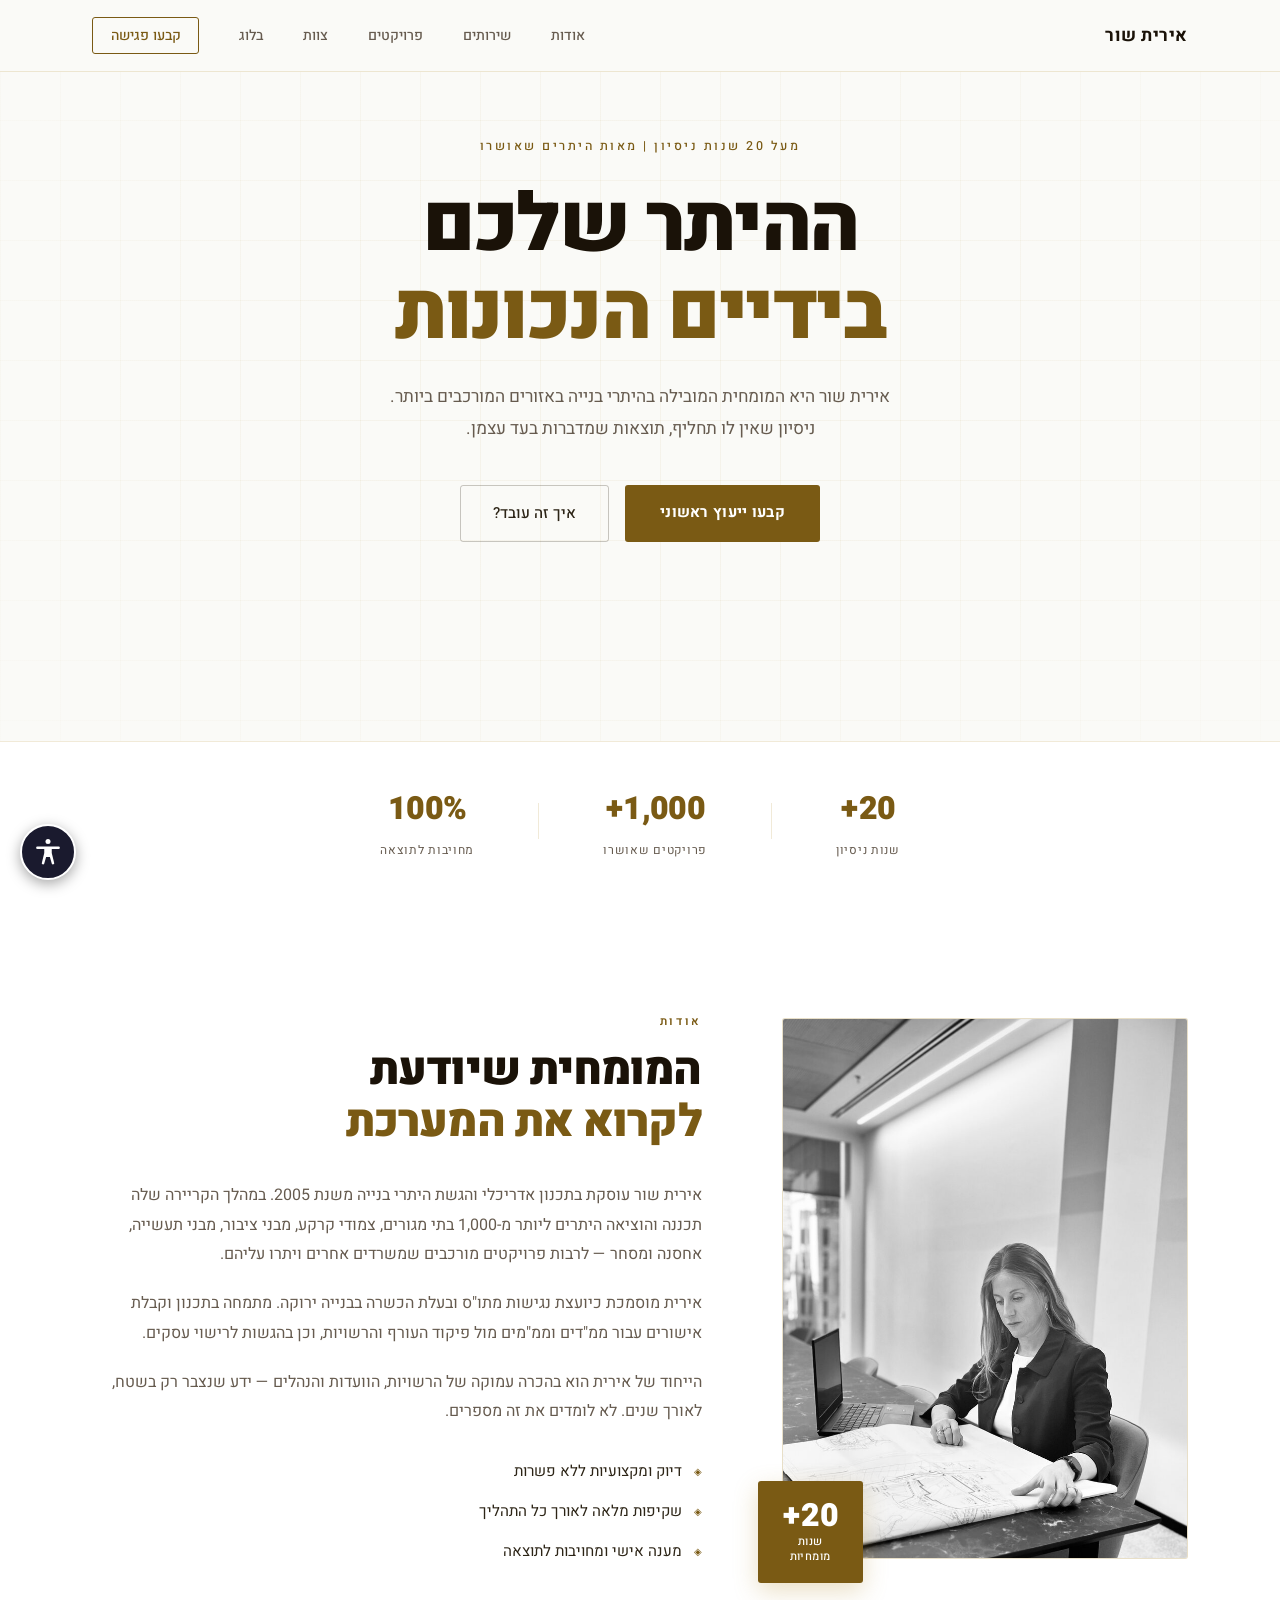
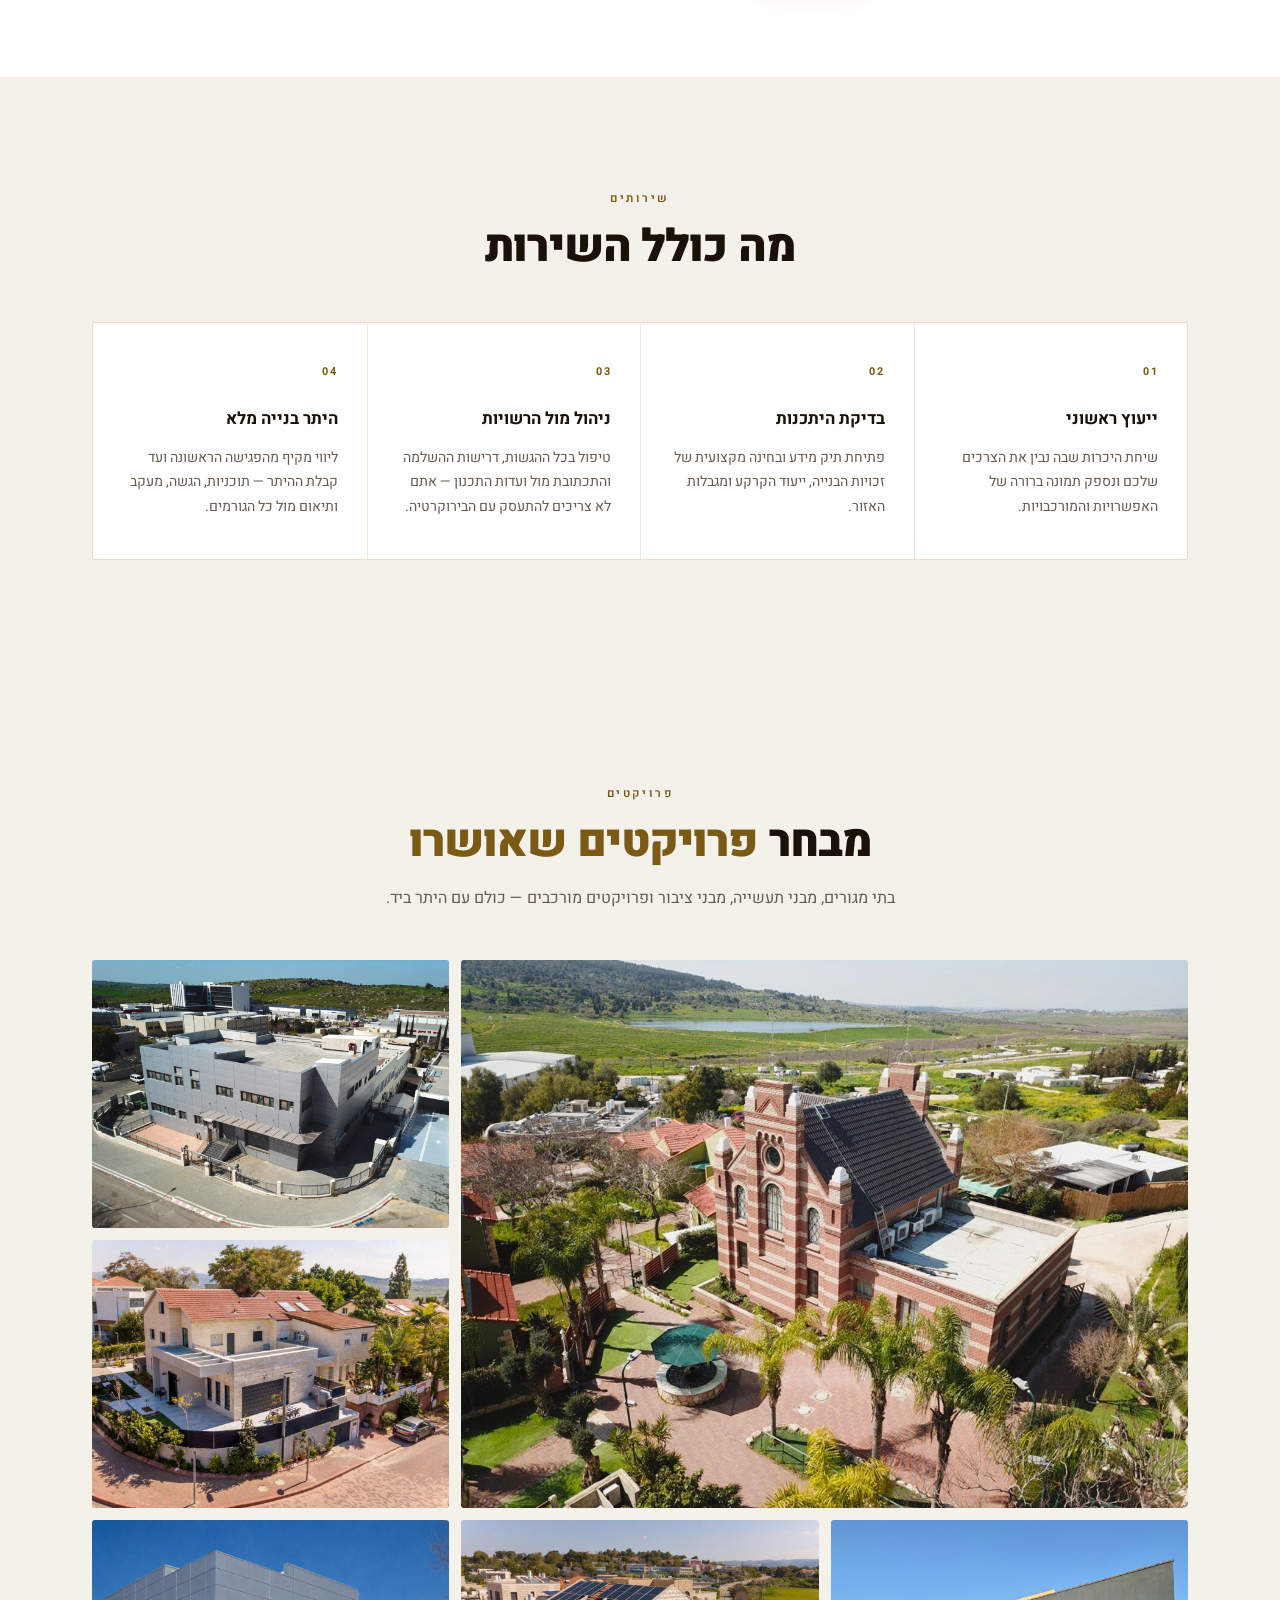
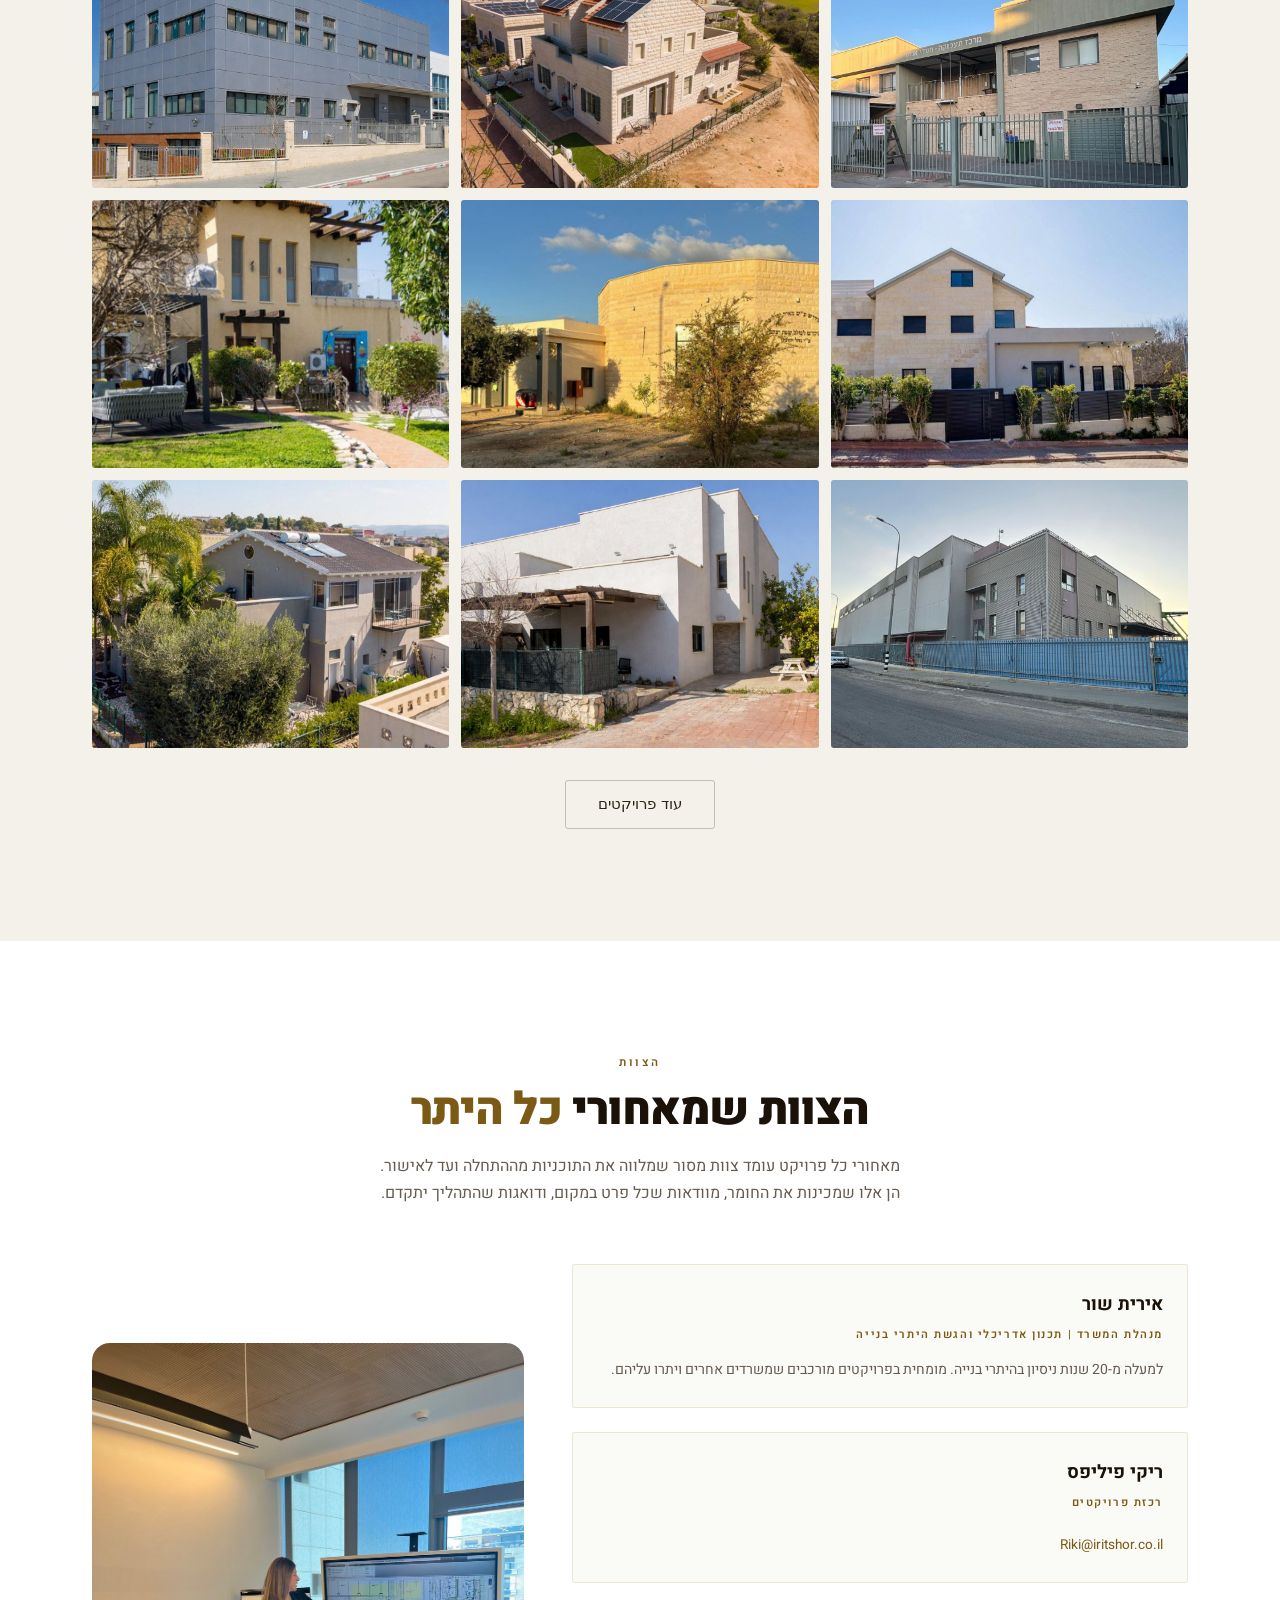
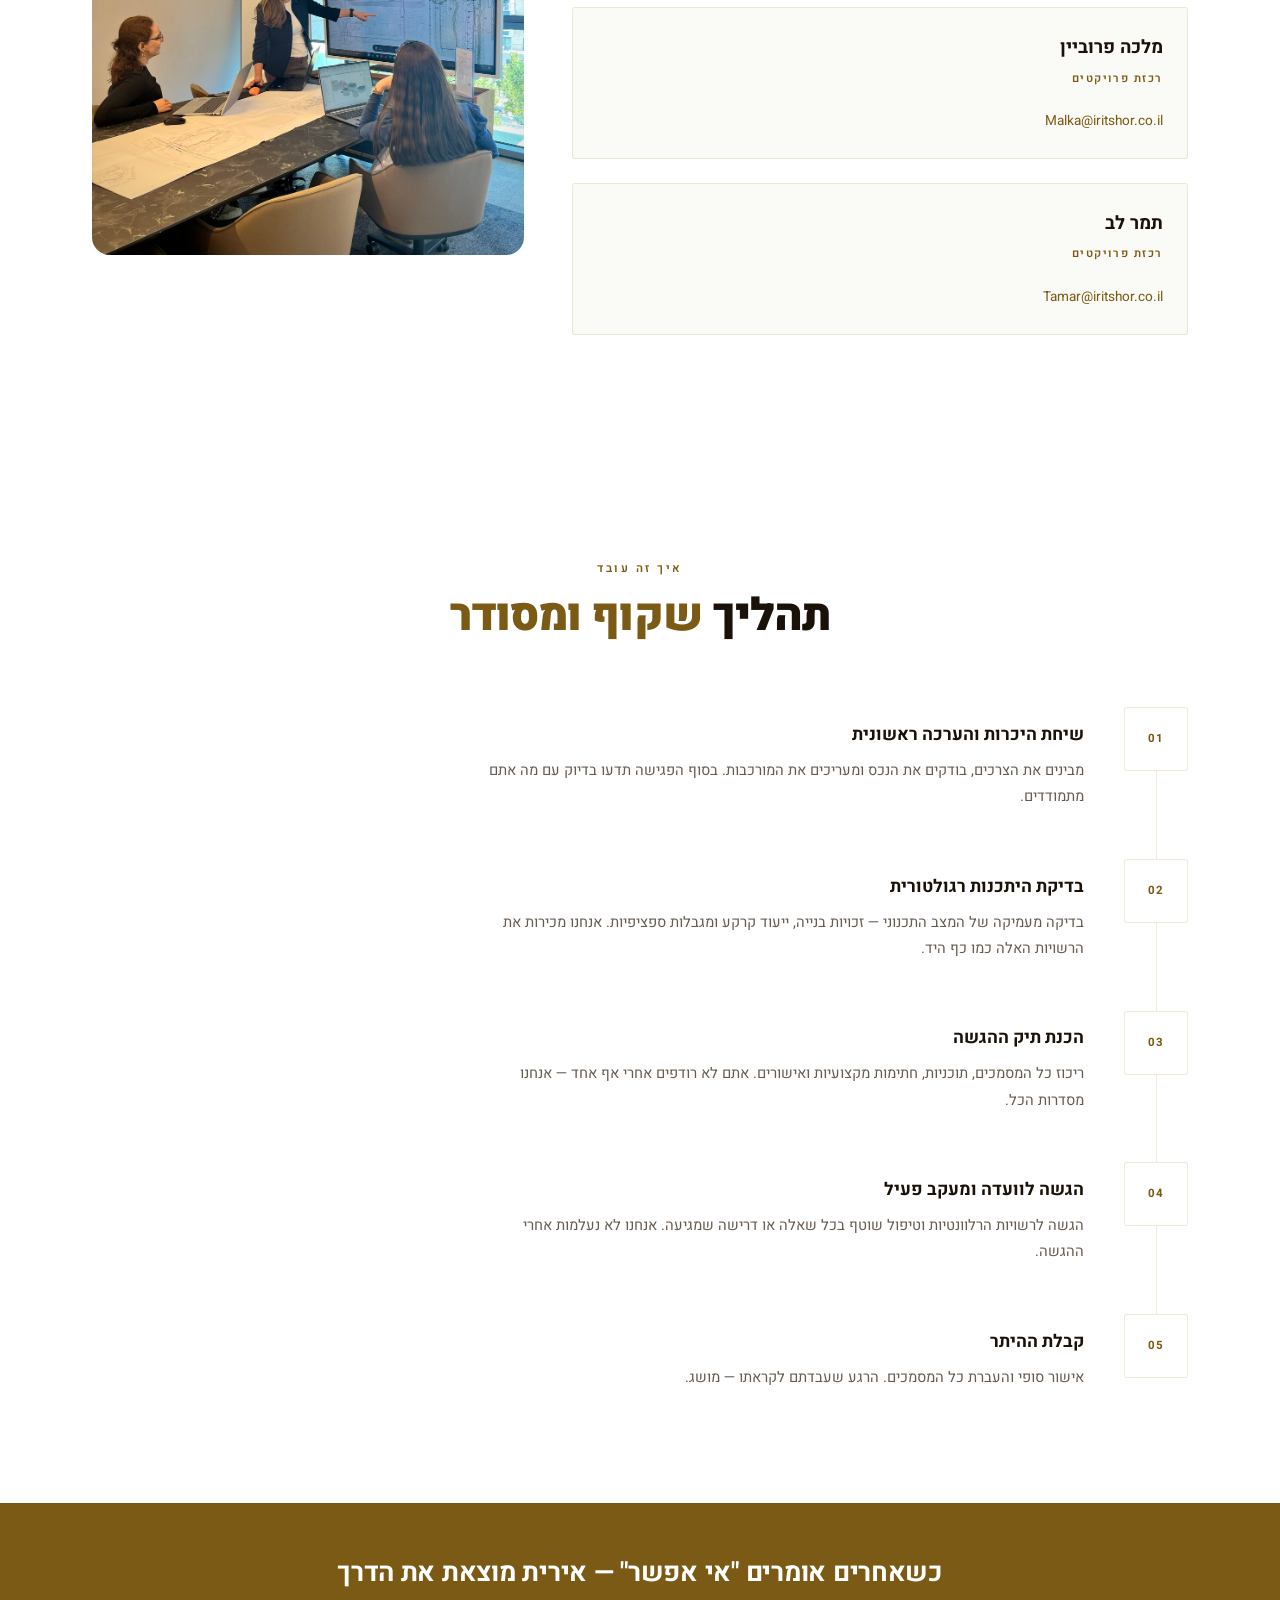
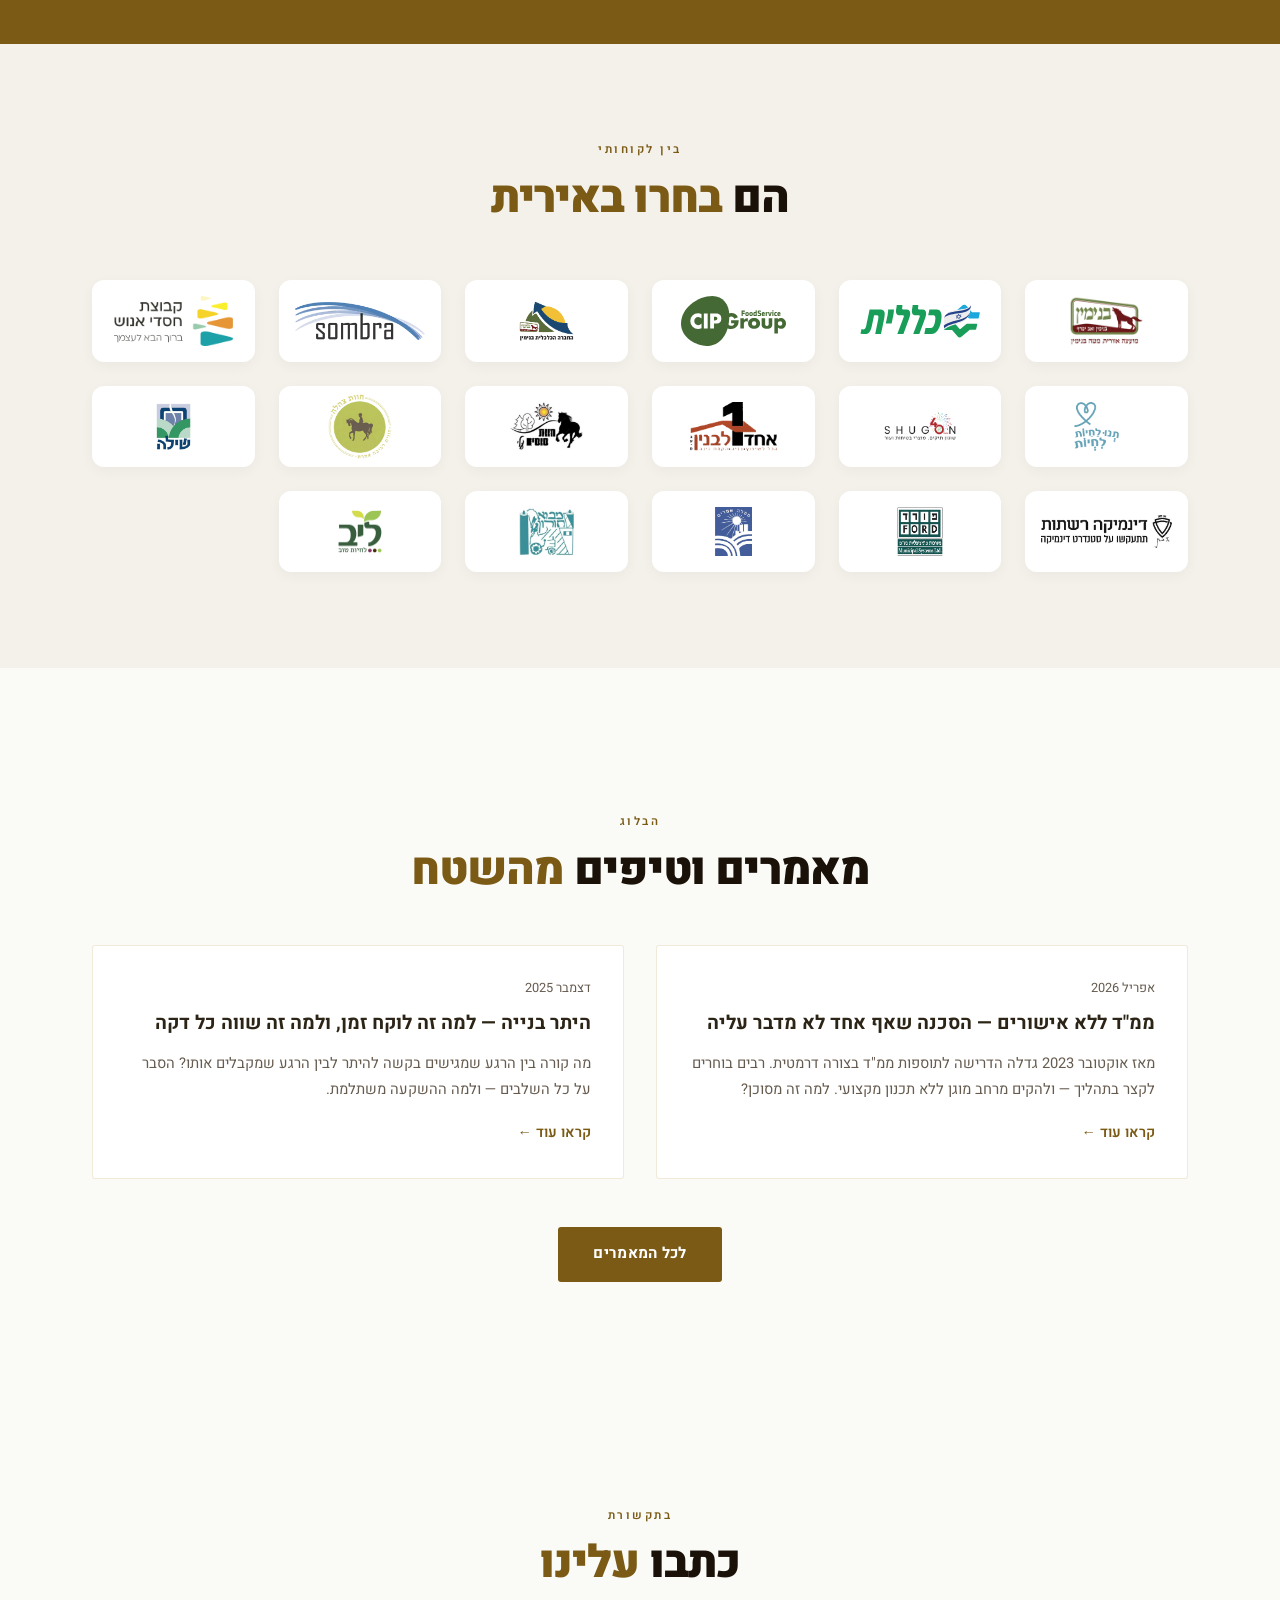
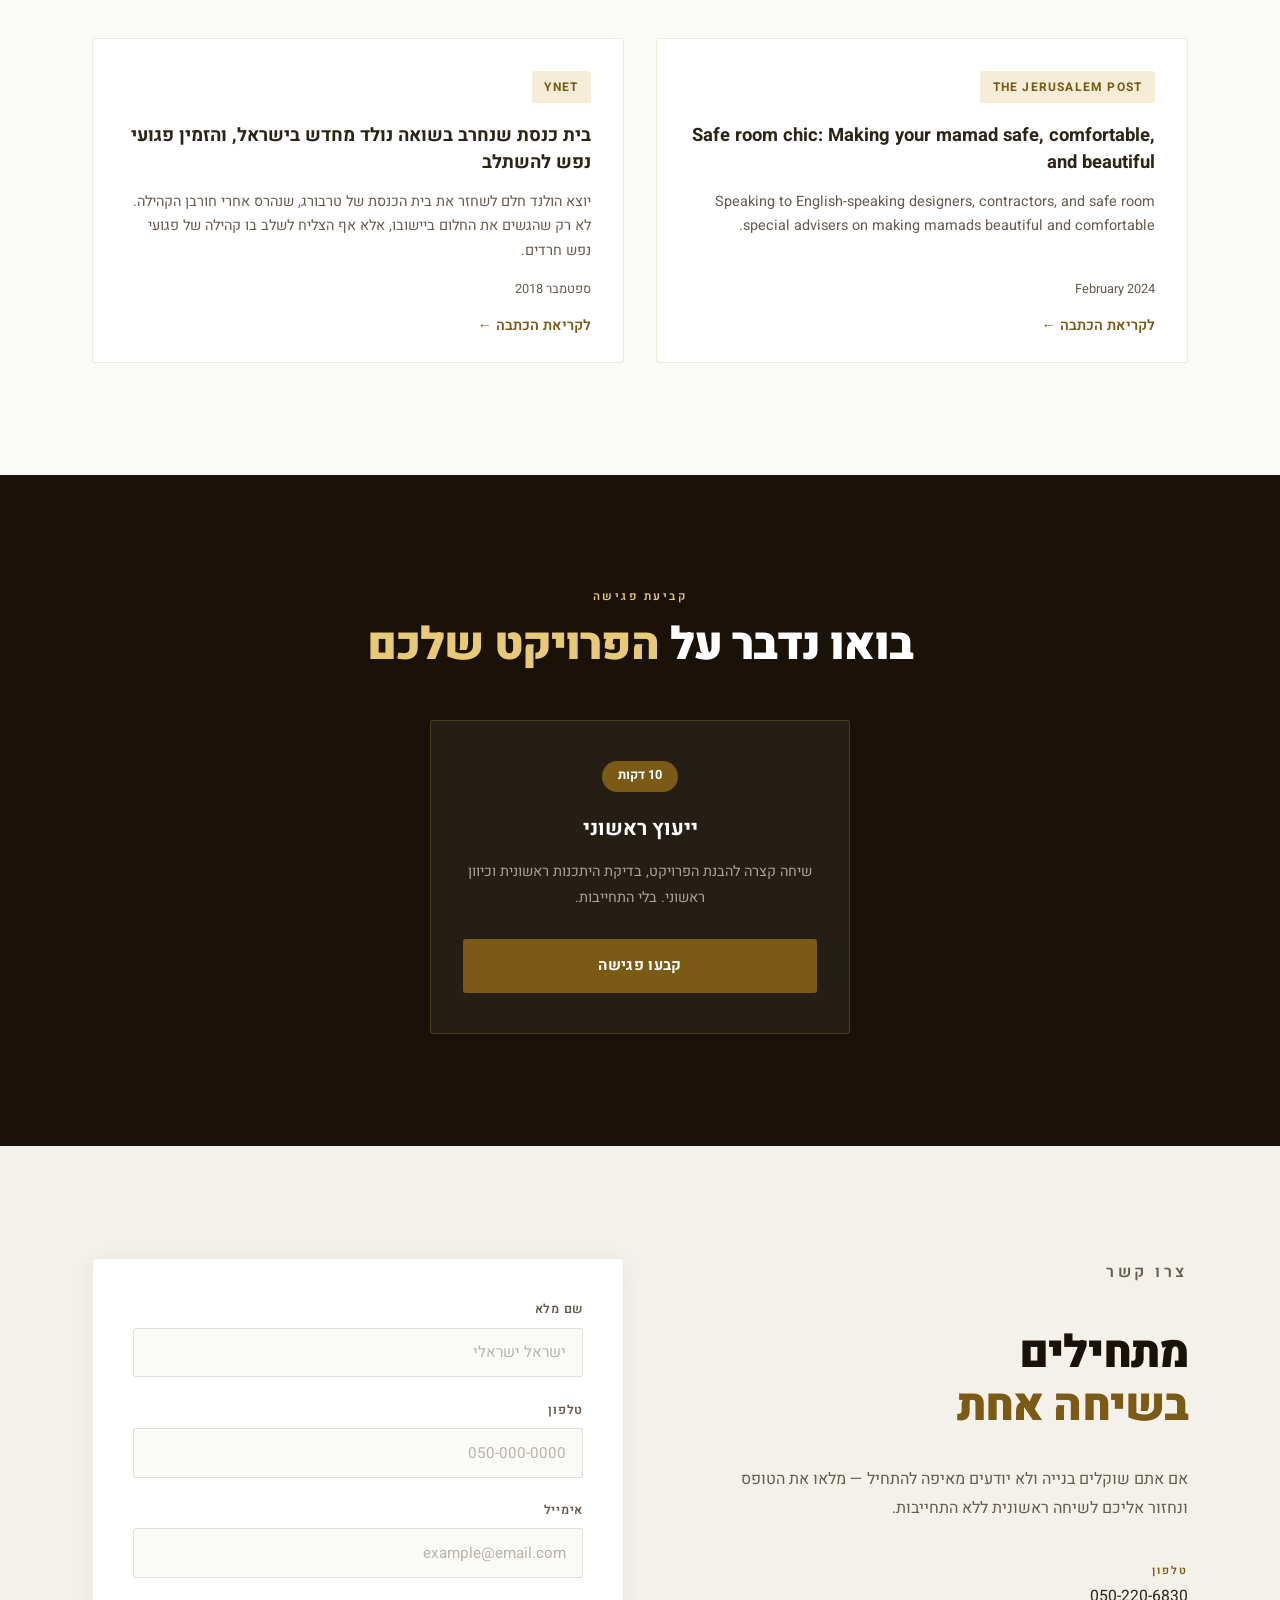
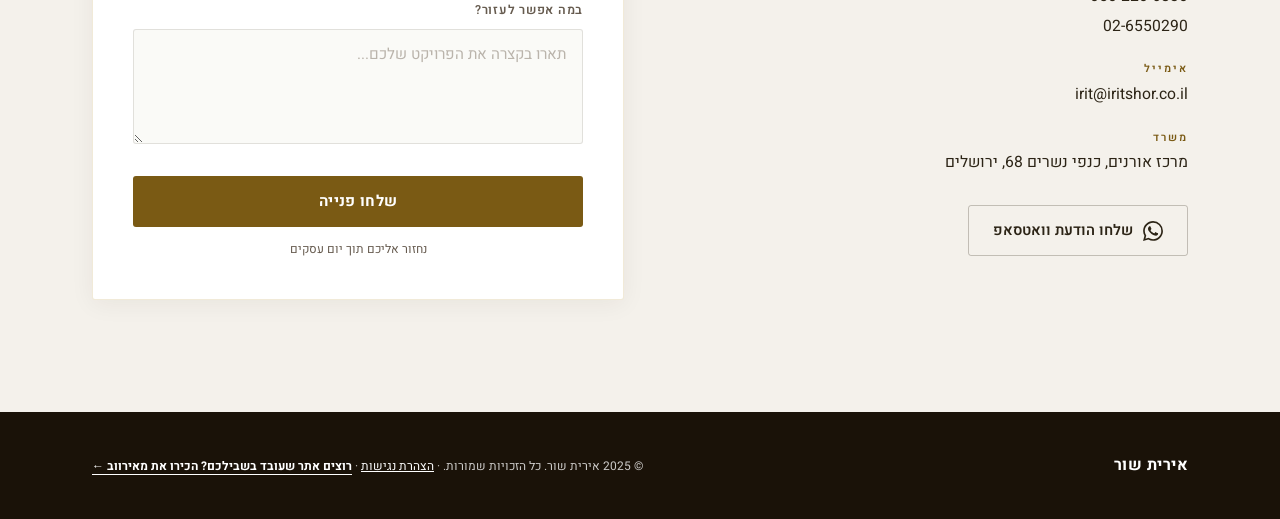
==== commit e1789a34: "Add תמר לב to team section" ====
--- a/index.html
+++ b/index.html
@@ -343,6 +343,13 @@
               <h3>מלכה פרוביין</h3>
               <span class="team-role">רכזת פרויקטים</span>
               <a href="mailto:Malka@iritshor.co.il" class="team-email">Malka@iritshor.co.il</a>
+            </div>
+          </div>
+          <div class="team-card">
+            <div class="team-info">
+              <h3>תמר לב</h3>
+              <span class="team-role">רכזת פרויקטים</span>
+              <a href="mailto:Tamar@iritshor.co.il" class="team-email">Tamar@iritshor.co.il</a>
             </div>
           </div>
         </div>
@@ -624,3 +631,4 @@
   <script src="script.js"></script>
 </body>
 </html>
+
--- a/style.css
+++ b/style.css
@@ -2,13 +2,13 @@
 *, *::before, *::after { box-sizing: border-box; margin: 0; padding: 0; }
 
 :root {
-  --gold: #B8963E;
+  --gold: #7A5A14;
   --gold-light: #D4AE5A;
   --gold-bg: #F5EDD8;
   --dark: #1A1208;
   --dark-2: #2C1F08;
   --text: #2C2416;
-  --text-muted: #7A6E5F;
+  --text-muted: #665B4F;
   --bg: #FAFAF7;
   --bg-2: #F4F1EB;
   --bg-3: #EDE8DF;
@@ -717,8 +717,9 @@
 }
 
 .booking .section-eyebrow {
-  color: var(--gold);
-}
+  color: #e8c978;
+}
+.booking .gold { color: #e8c978; }
 
 .booking .section-title {
   color: var(--white);
@@ -914,8 +915,9 @@
 }
 .footer-copy {
   font-size: 0.75rem;
-  color: rgba(255,255,255,0.35);
-}
+  color: rgba(255,255,255,0.78);
+}
+.footer-copy a { color: #fff !important; }
 
 /* ===== PROJECTS GALLERY ===== */
 .projects {
@@ -1138,8 +1140,9 @@
   color: var(--white);
 }
 
-.blog-header .section-eyebrow {
-  color: var(--gold);
+.blog-header .section-eyebrow,
+.blog-header .gold {
+  color: #e8c978;
 }
 
 .blog-posts {
@@ -1240,7 +1243,7 @@
 .blog-post-meta {
   margin-top: 1.2rem;
   font-size: 0.85rem;
-  color: rgba(255,255,255,0.5);
+  color: #665b4f;
 }
 
 .blog-post-body {
@@ -1253,6 +1256,7 @@
   margin: 0 auto;
 }
 
+.blog-post-content h2,
 .blog-post-content h3 {
   font-size: 1.3rem;
   font-weight: 800;
